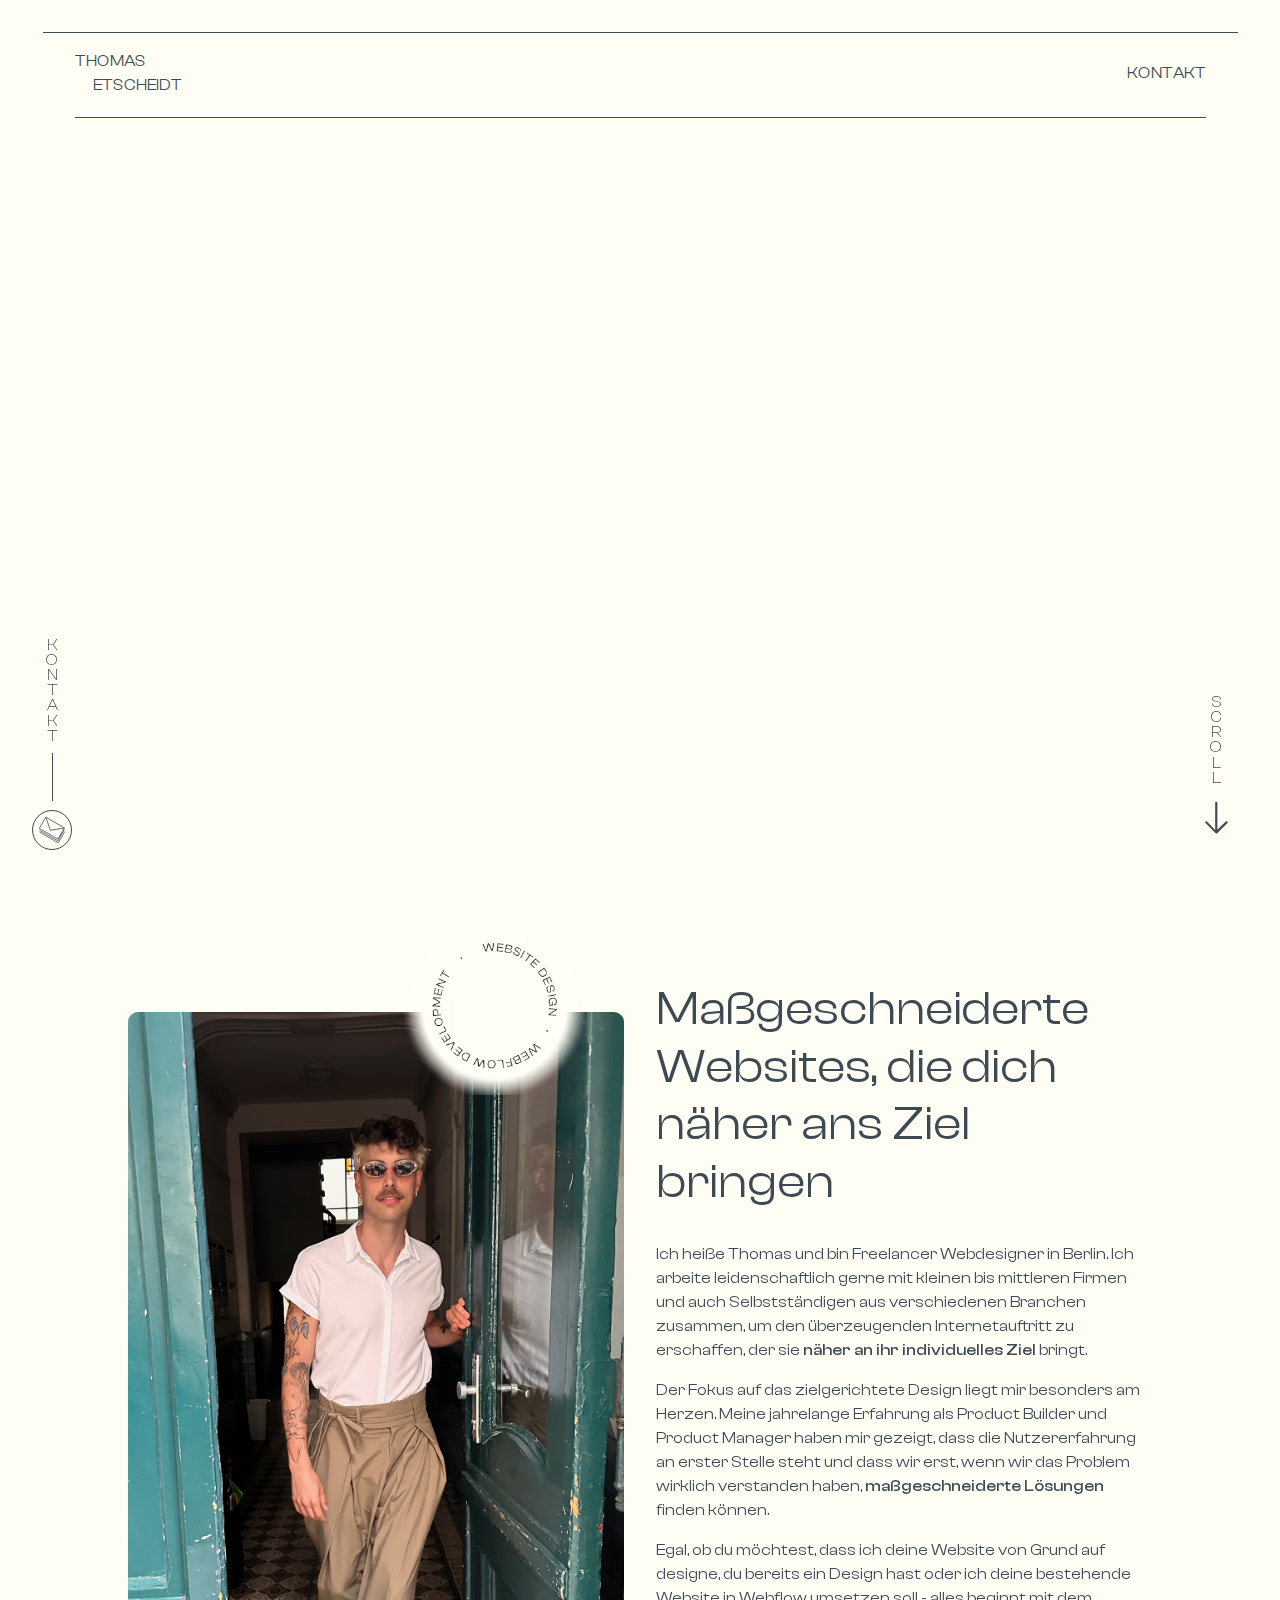
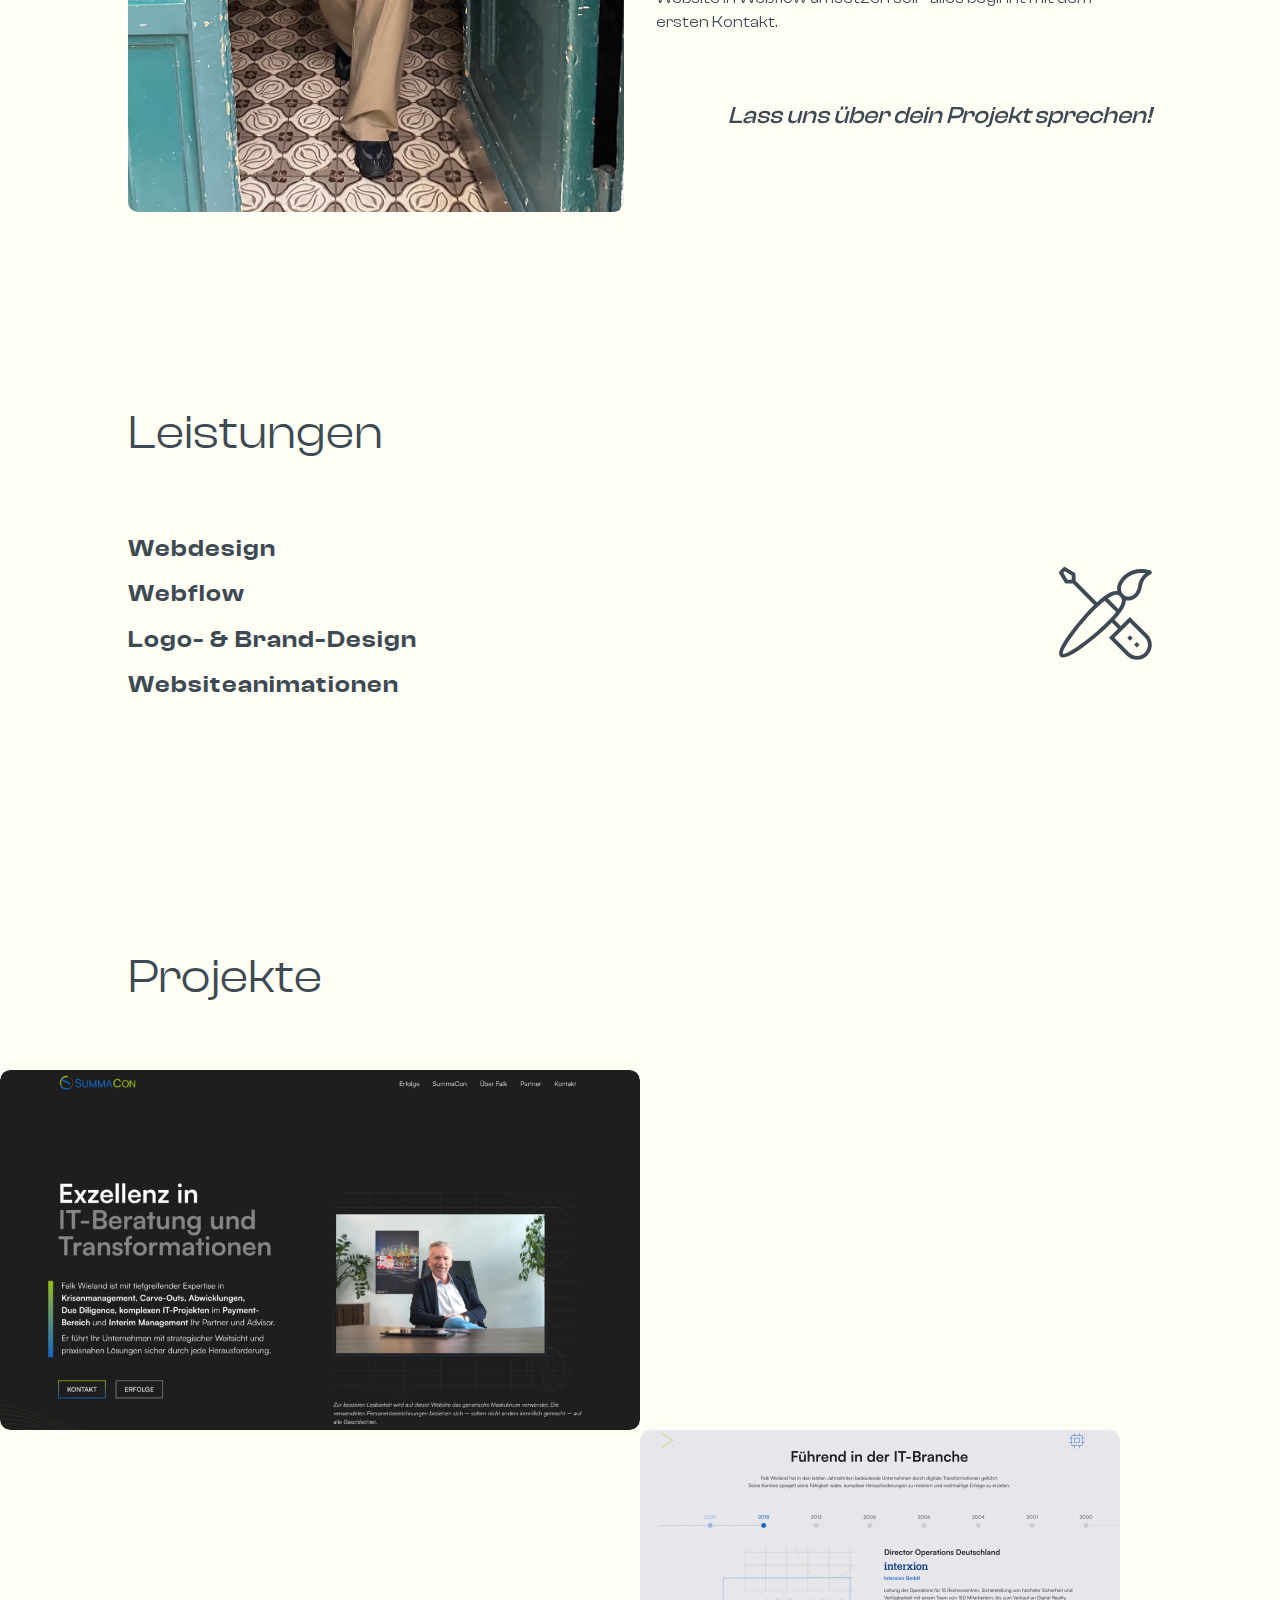
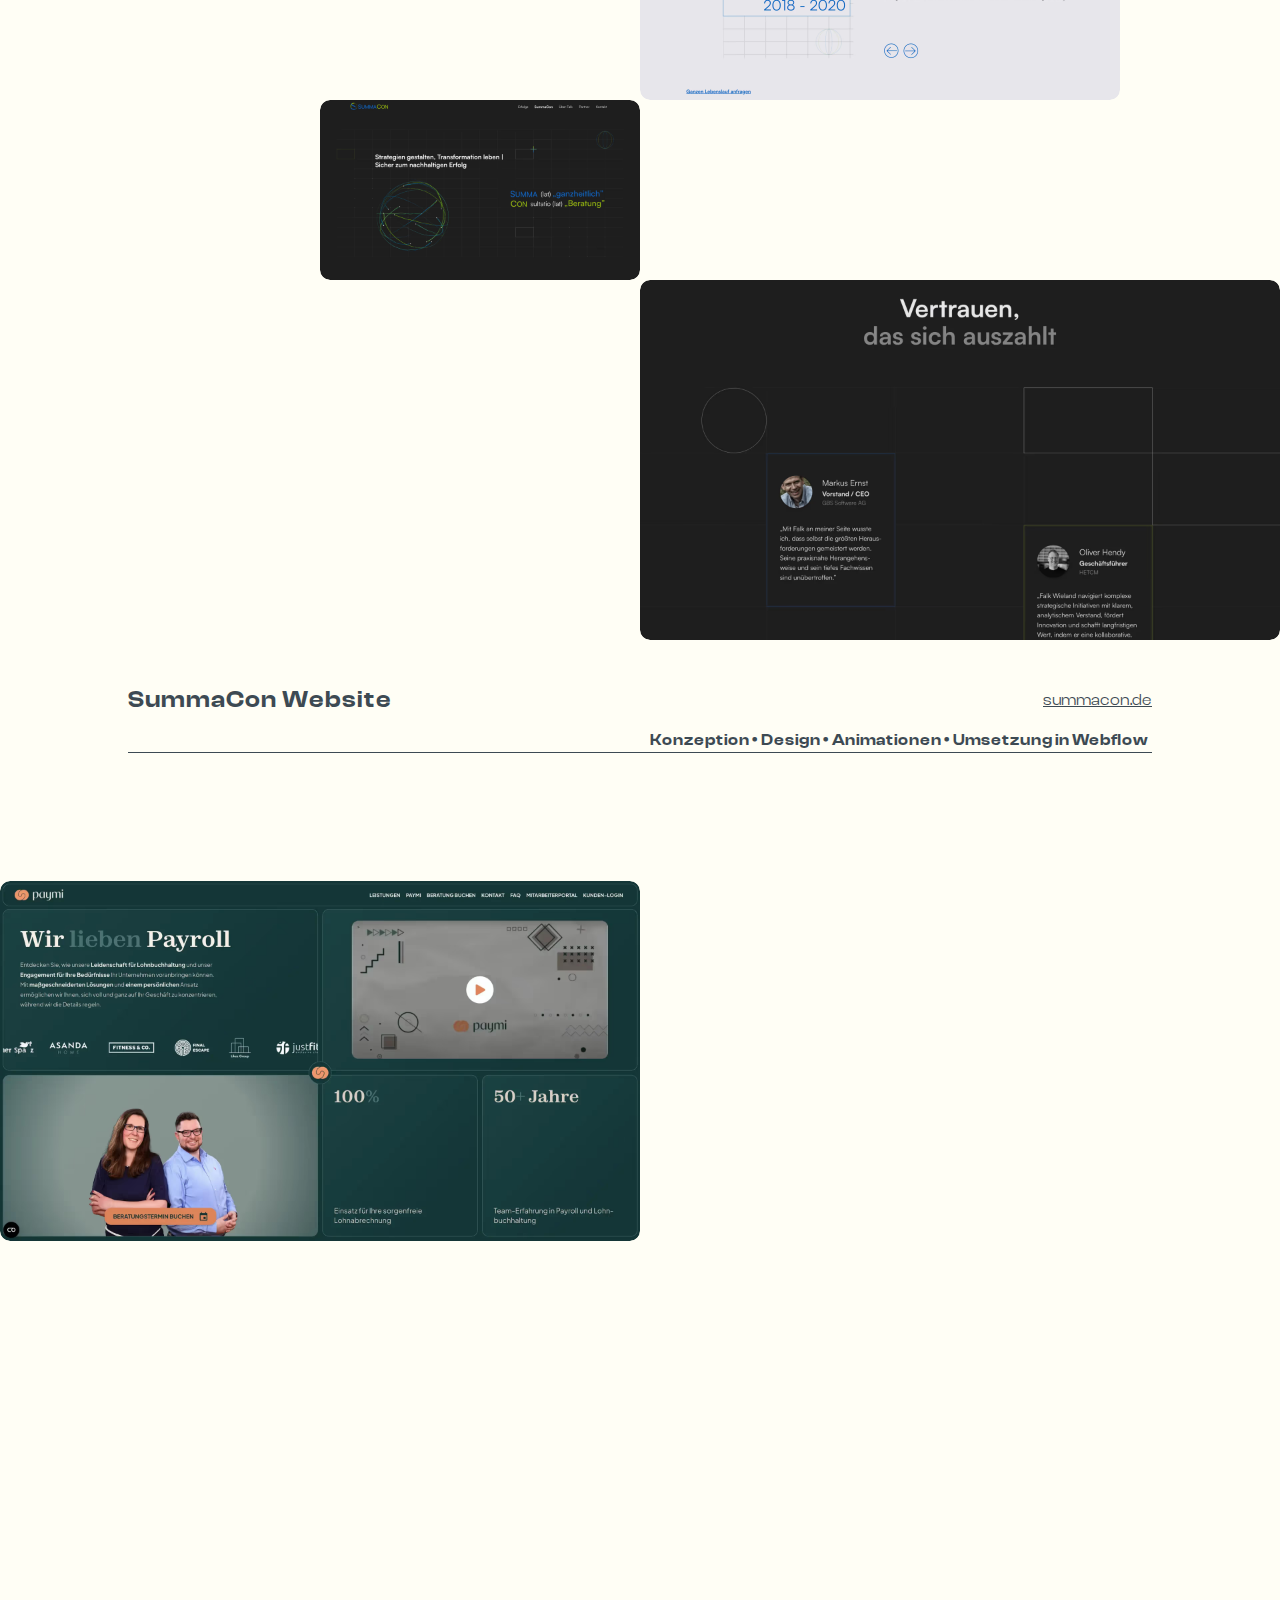
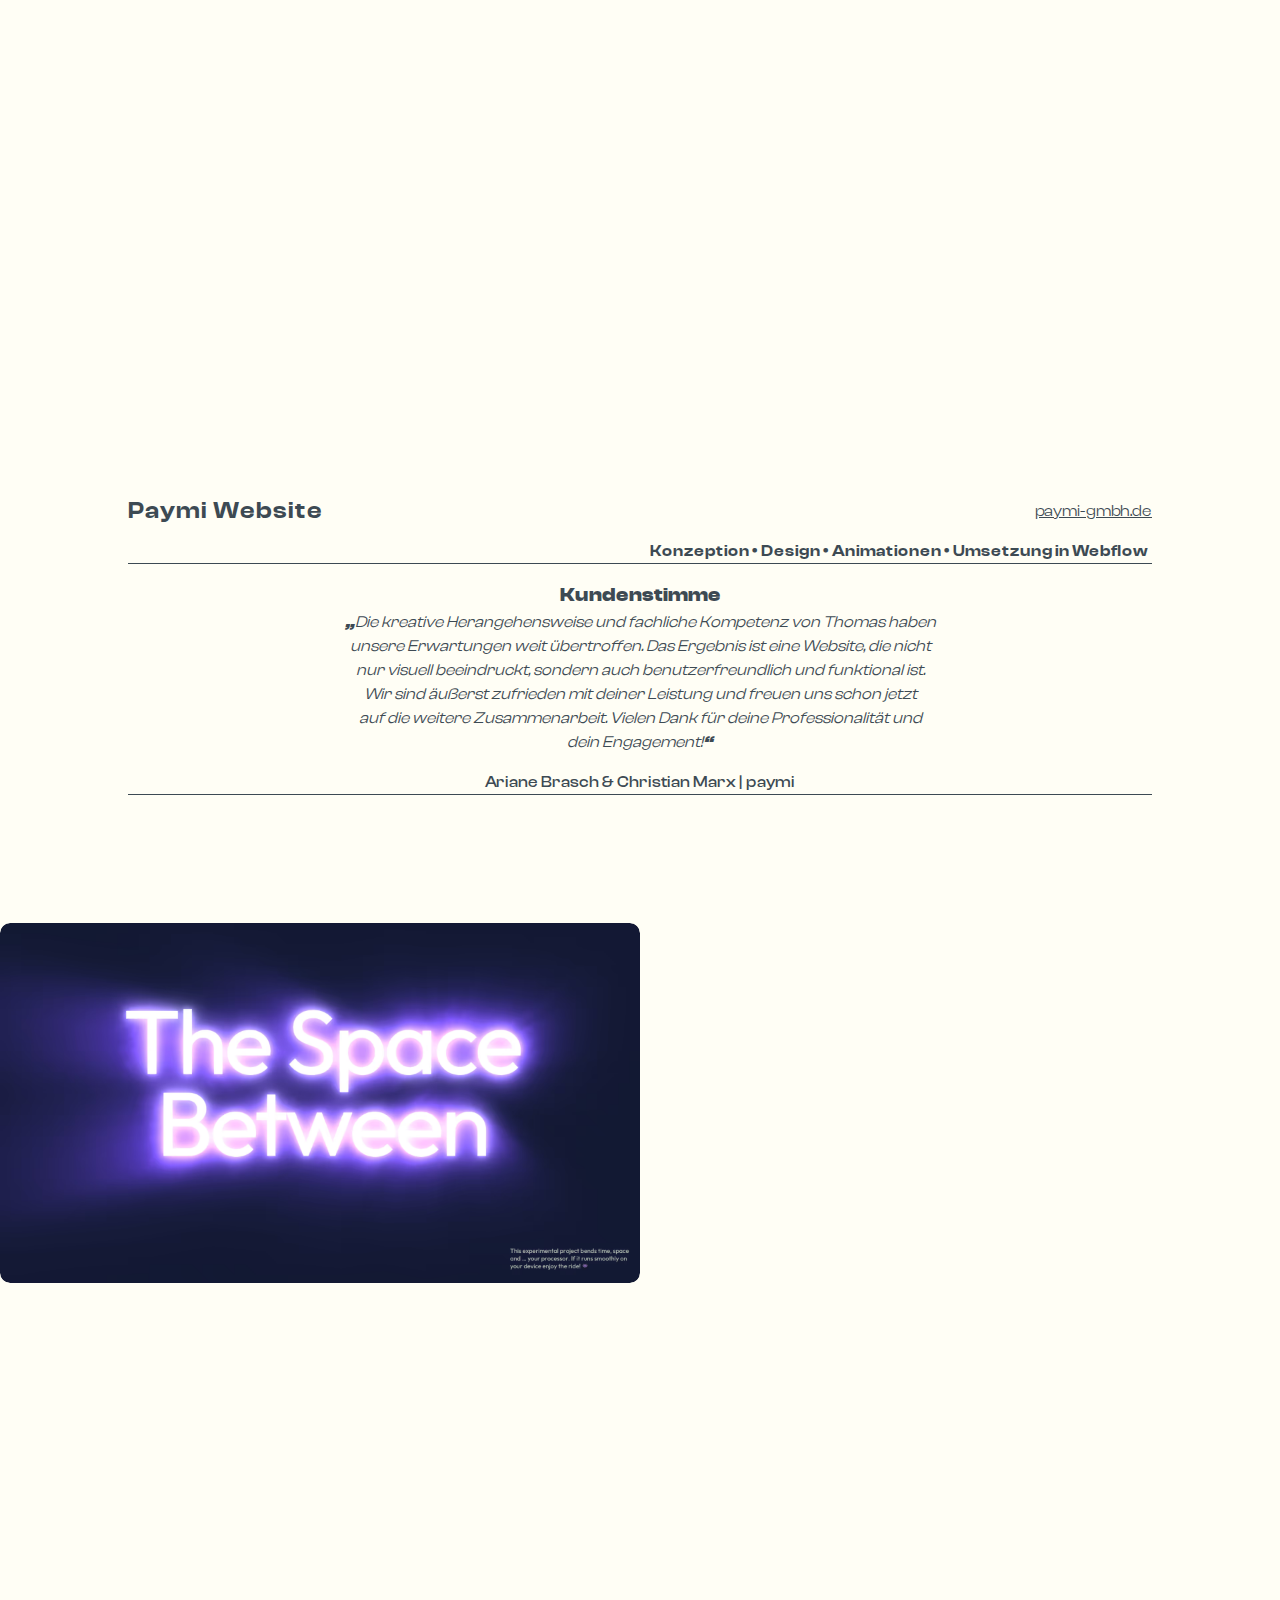
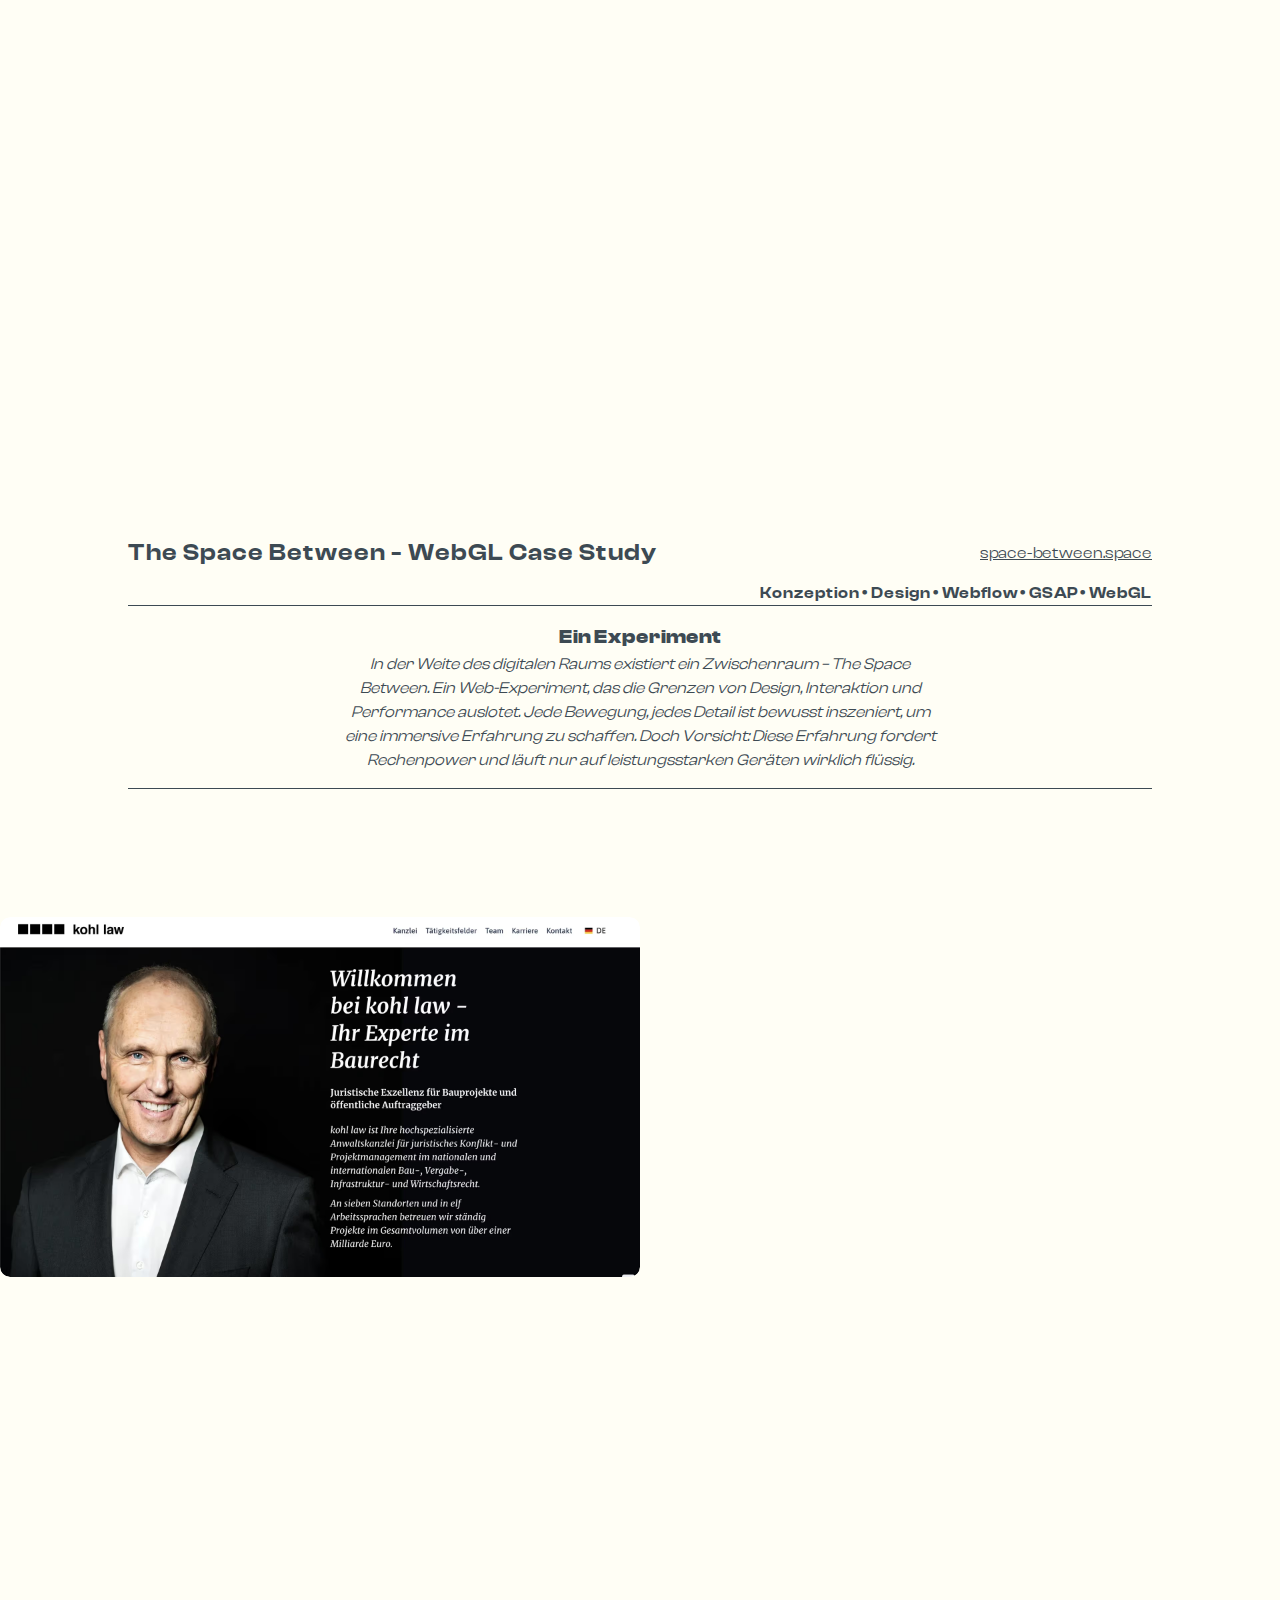
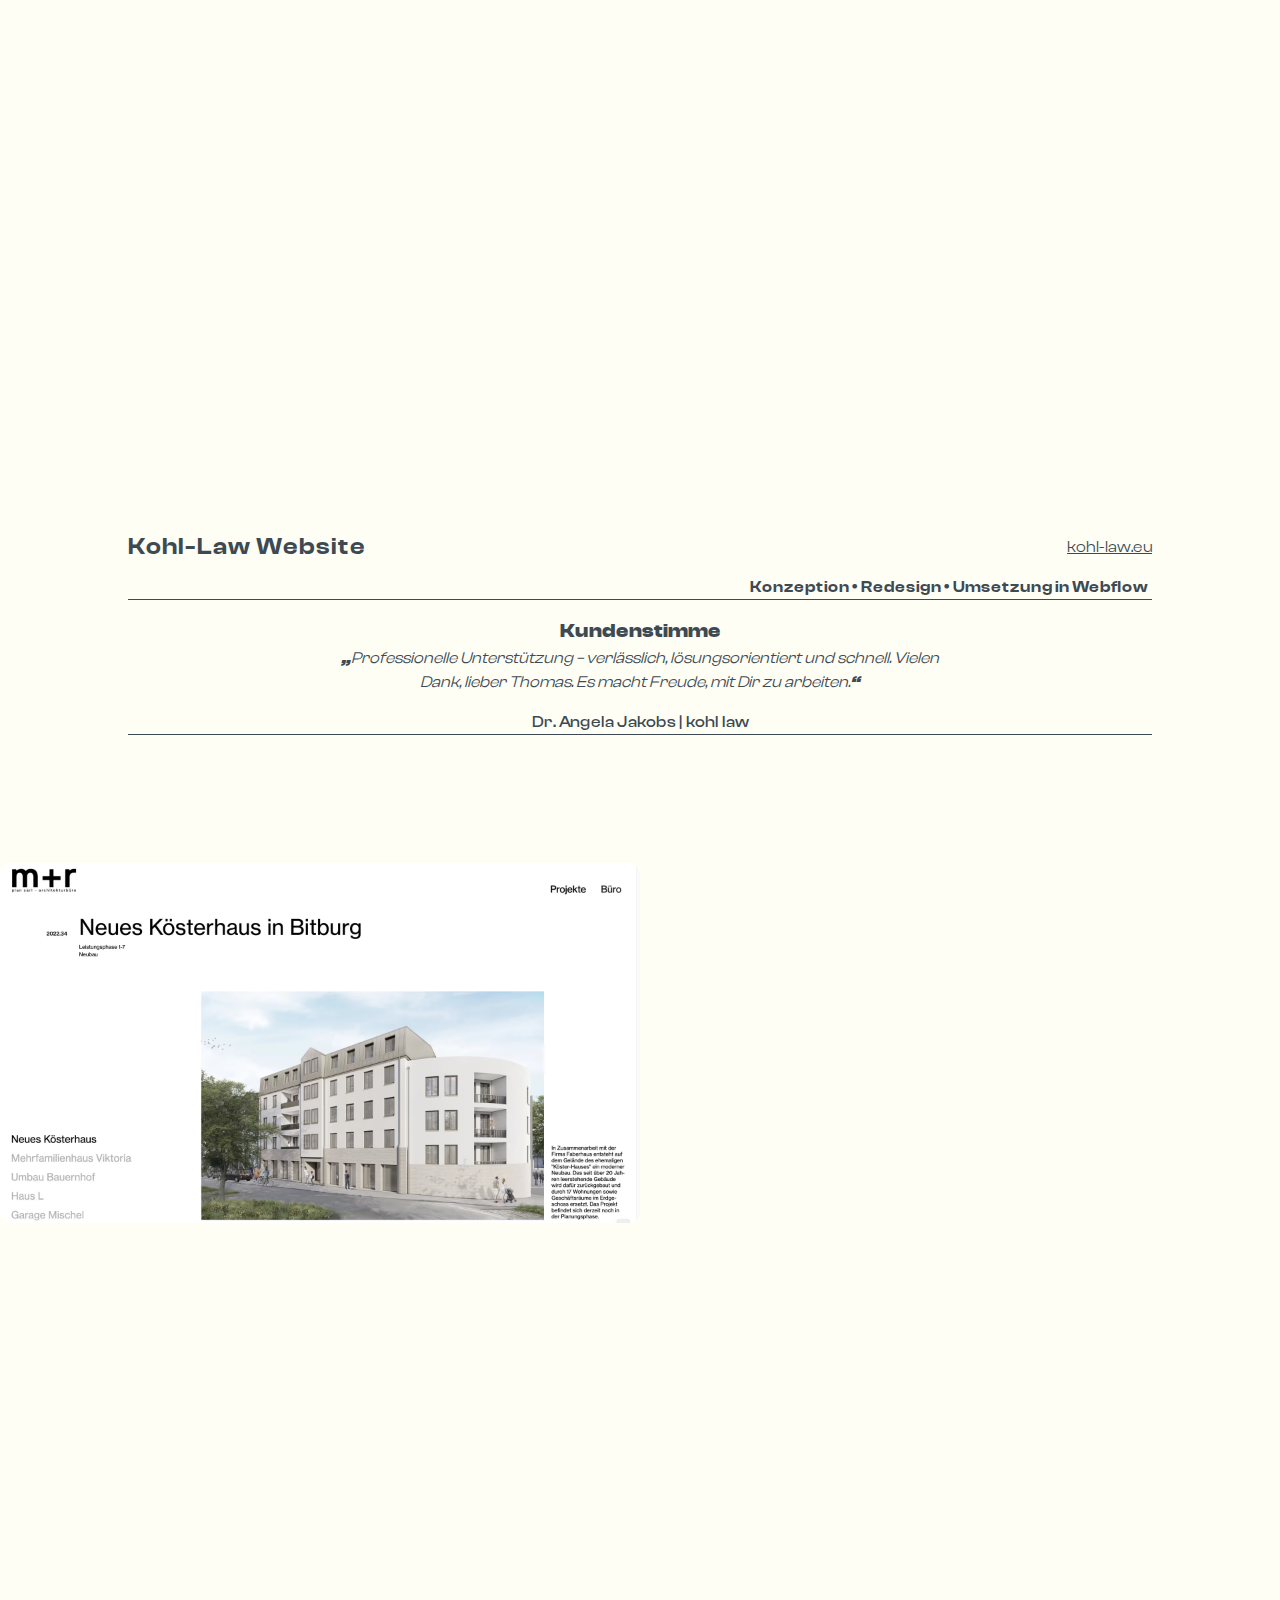
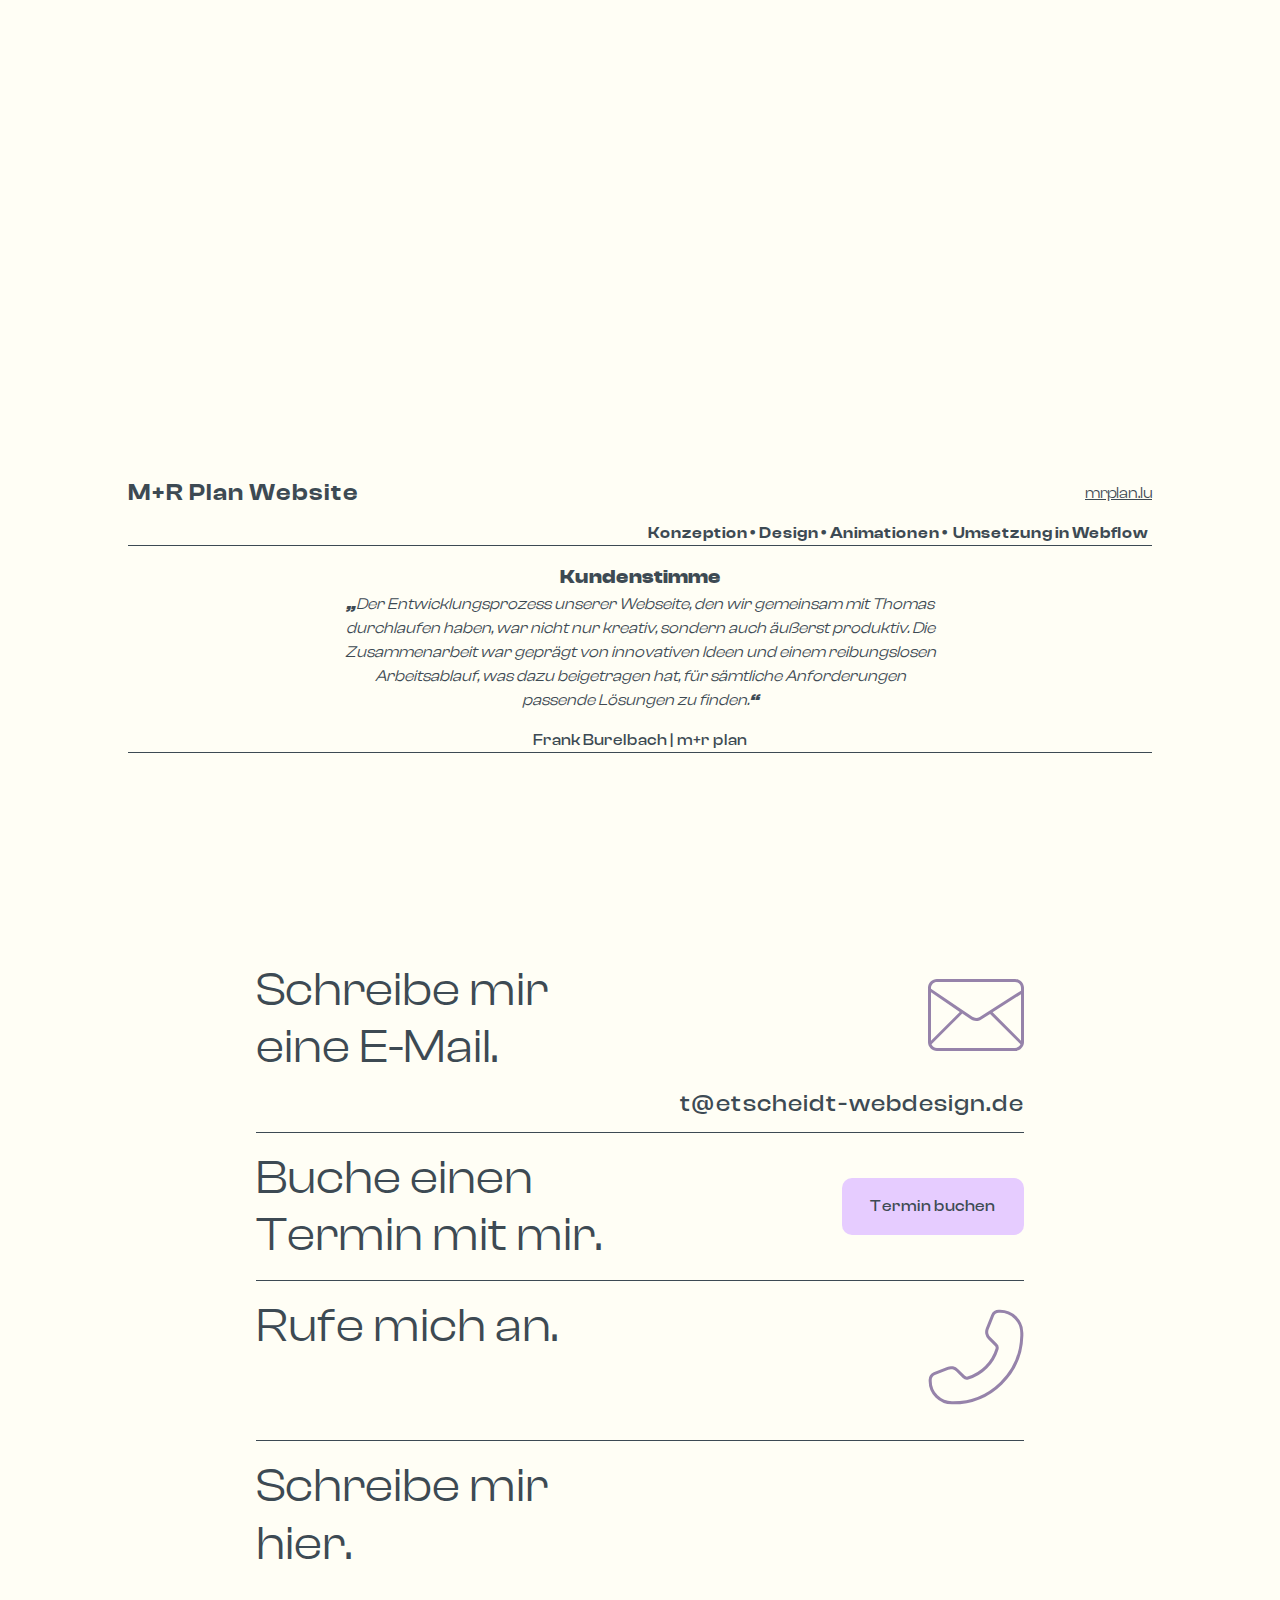
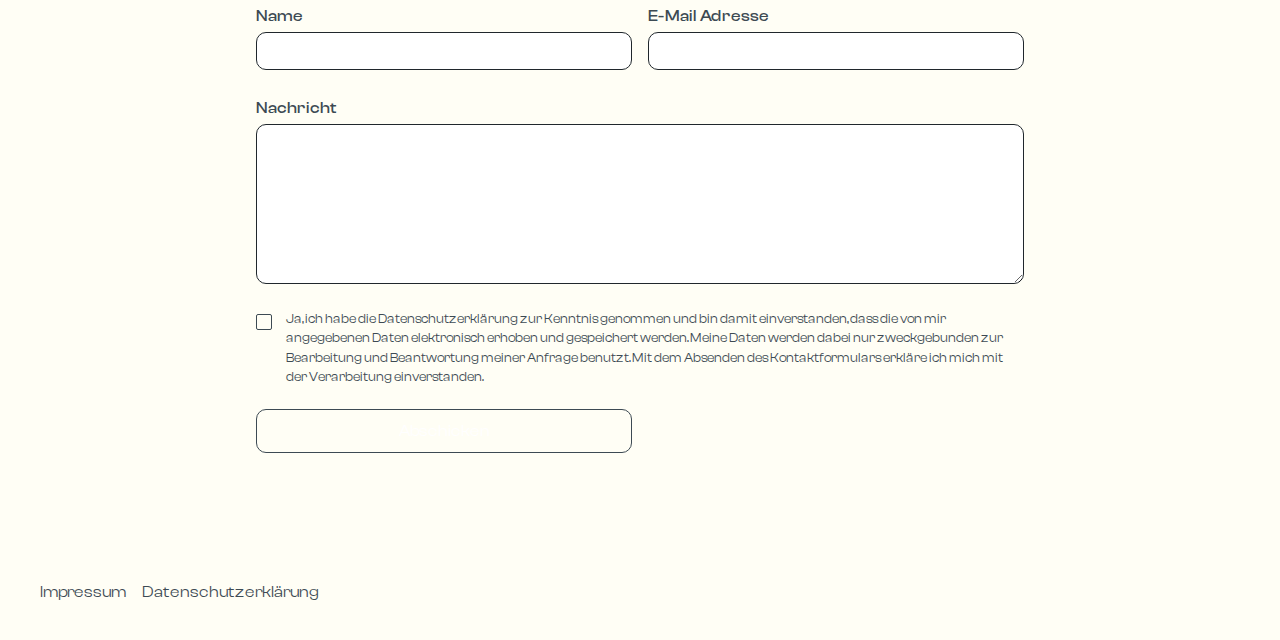
==== index.html @ 5ce7ce70 "Update Form" ====
<!DOCTYPE html><!--  This site was created in Webflow. https://webflow.com  --><!--  Last Published: Fri Mar 21 2025 09:07:03 GMT+0000 (Coordinated Universal Time)  --><html data-wf-page="65c36a815a629f39fb0461d6" data-wf-site="65c36a815a629f39fb0461dd" lang="de"><head><meta charset="utf-8"><title>Webdesign Freelancer aus Berlin - Kreative Webflow Websites</title><meta content="Als Webdesign Freelancer aus Berlin spezialisiere ich mich auf maßgeschneiderte Webflow Websites, die nicht nur beeindrucken, sondern auch konvertieren." name="description"><meta content="Webdesign Freelancer aus Berlin - Kreative Webflow Websites" property="og:title"><meta content="Als Webdesign Freelancer aus Berlin spezialisiere ich mich auf maßgeschneiderte Webflow Websites, die nicht nur beeindrucken, sondern auch konvertieren." property="og:description"><meta content="https://uploads-ssl.webflow.com/65c36a815a629f39fb0461dd/66c5ad66c27b2d1522a19a20_open%20graph.avif" property="og:image"><meta content="Webdesign Freelancer aus Berlin - Kreative Webflow Websites" property="twitter:title"><meta content="Als Webdesign Freelancer aus Berlin spezialisiere ich mich auf maßgeschneiderte Webflow Websites, die nicht nur beeindrucken, sondern auch konvertieren." property="twitter:description"><meta content="https://uploads-ssl.webflow.com/65c36a815a629f39fb0461dd/66c5ad66c27b2d1522a19a20_open%20graph.avif" property="twitter:image"><meta property="og:type" content="website"><meta content="summary_large_image" name="twitter:card"><meta content="width=device-width, initial-scale=1" name="viewport"><meta content="gfzUn3-DeQ0-K6uysTBbr7ksQ34ibnenPxxZI5iKMjU" name="google-site-verification"><meta content="Webflow" name="generator"><link href="css/normalize.css" rel="stylesheet" type="text/css"><link href="css/webflow.css" rel="stylesheet" type="text/css"><link href="css/thomasetscheidt-a8c8bde4e0232be434139e4.webflow.css" rel="stylesheet" type="text/css"><script type="text/javascript">!function(o,c){var n=c.documentElement,t=" w-mod-";n.className+=t+"js",("ontouchstart"in o||o.DocumentTouch&&c instanceof DocumentTouch)&&(n.className+=t+"touch")}(window,document);</script><link href="images/favicon.png" rel="shortcut icon" type="image/x-icon"><link href="images/webclip.png" rel="apple-touch-icon"><link href="https://www.thomasetscheidt.de/" rel="canonical"><script type="application/ld+json">
    {
      "@context": "https://schema.org",
      "@type": "BreadcrumbList",
      "itemListElement": [{
        "@type": "ListItem",
        "position": 1,
        "name": "Home",
        "item": "https://thomasetscheidt.de"
      }]
    }
    </script>
<style>
.hero-h1-upper-half, .hero-h1-lower-half {
  visibility: hidden; /* Elemente sind anfangs unsichtbar */
}
</style></head><body element-theme="1" data-scroll-time="0"><div class="page-wrapper"><div class="additional-code-embed w-embed w-script"><style id="color-themes" speed="0.4" ease="power1.out" percent-from-top="50" min-width="0">
[element-theme="1"] {
	--color--background: var(--light--background);
	--color--text: var(--light--text);
	--color--button-background: var(--light--button-background);
	--color--button-text: var(--light--button-text);
  --color--text-lower-opacity: var(--light--text-lower-opacity);
}
[element-theme="2"] {
	--color--background: var(--dark--background);
	--color--text: var(--dark--text);
	--color--button-background: var(--dark--button-background);
	--color--button-text: var(--dark--button-text);
  --color--text-lower-opacity: var(--dark--text-lower-opacity);
}
</style>
<script>
document.addEventListener("DOMContentLoaded", function() {
  setTimeout(function() {
    var tl = gsap.timeline();
    tl.from(".hero-h1-upper-half", {
      x: 150,
      opacity: 0,
      duration: 0.8,
      ease: "expo.out",
      onStart: function() { gsap.set(".hero-h1-upper-half", {visibility: "visible"}); }
    });
    tl.from(".hero-h1-lower-half", {
      y: 50,
      opacity: 0,
      duration: 0.8,
      ease: "expo.out",
      onStart: function() { gsap.set(".hero-h1-lower-half", {visibility: "visible"}); }
    }, "-=0.4");
  }, 200); // 200ms Verzögerung vor dem Start der Animation
});
</script></div><div class="global-styles w-embed w-script"><style>
/* Make text look crisper and more legible in all browsers */
body {
  -webkit-font-smoothing: antialiased;
  -moz-osx-font-smoothing: grayscale;
  font-smoothing: antialiased;
  text-rendering: optimizeLegibility;
}
/* Focus state style for keyboard navigation for the focusable elements */
*[tabindex]:focus-visible,
  input[type="file"]:focus-visible {
   outline: 0.125rem solid #4d65ff;
   outline-offset: 0.125rem;
}
/* Get rid of top margin on first element in any rich text element */
.w-richtext > :not(div):first-child, .w-richtext > div:first-child > :first-child {
  margin-top: 0 !important;
}
/* Get rid of bottom margin on last element in any rich text element */
.w-richtext>:last-child, .w-richtext ol li:last-child, .w-richtext ul li:last-child {
	margin-bottom: 0 !important;
}
/* Prevent all click and hover interaction with an element */
.pointer-events-off {
	pointer-events: none;
}
/* Enables all click and hover interaction with an element */
.pointer-events-on {
  pointer-events: auto;
}
/* Create a class of .div-square which maintains a 1:1 dimension of a div */
.div-square::after {
	content: "";
	display: block;
	padding-bottom: 100%;
}
/* Make sure containers never lose their center alignment */
.container-medium,.container-small, .container-large {
	margin-right: auto !important;
  margin-left: auto !important;
}
/* 
Make the following elements inherit typography styles from the parent and not have hardcoded values. 
Important: You will not be able to style for example "All Links" in Designer with this CSS applied.
Uncomment this CSS to use it in the project. Leave this message for future hand-off.
*/
/*
a,
.w-input,
.w-select,
.w-tab-link,
.w-nav-link,
.w-dropdown-btn,
.w-dropdown-toggle,
.w-dropdown-link {
  color: inherit;
  text-decoration: inherit;
  font-size: inherit;
}
*/
/* Apply "..." after 3 lines of text */
.text-style-3lines {
	display: -webkit-box;
	overflow: hidden;
	-webkit-line-clamp: 3;
	-webkit-box-orient: vertical;
}
/* Apply "..." after 2 lines of text */
.text-style-2lines {
	display: -webkit-box;
	overflow: hidden;
	-webkit-line-clamp: 2;
	-webkit-box-orient: vertical;
}
/* Adds inline flex display */
.display-inlineflex {
  display: inline-flex;
}
/* These classes are never overwritten */
.hide {
  display: none !important;
}
@media screen and (max-width: 991px) {
    .hide, .hide-tablet {
        display: none !important;
    }
}
  @media screen and (max-width: 767px) {
    .hide-mobile-landscape{
      display: none !important;
    }
}
  @media screen and (max-width: 479px) {
    .hide-mobile{
      display: none !important;
    }
}
.margin-0 {
  margin: 0rem !important;
}
.padding-0 {
  padding: 0rem !important;
}
.spacing-clean {
padding: 0rem !important;
margin: 0rem !important;
}
.margin-top {
  margin-right: 0rem !important;
  margin-bottom: 0rem !important;
  margin-left: 0rem !important;
}
.padding-top {
  padding-right: 0rem !important;
  padding-bottom: 0rem !important;
  padding-left: 0rem !important;
}
.margin-right {
  margin-top: 0rem !important;
  margin-bottom: 0rem !important;
  margin-left: 0rem !important;
}
.padding-right {
  padding-top: 0rem !important;
  padding-bottom: 0rem !important;
  padding-left: 0rem !important;
}
.margin-bottom {
  margin-top: 0rem !important;
  margin-right: 0rem !important;
  margin-left: 0rem !important;
}
.padding-bottom {
  padding-top: 0rem !important;
  padding-right: 0rem !important;
  padding-left: 0rem !important;
}
.margin-left {
  margin-top: 0rem !important;
  margin-right: 0rem !important;
  margin-bottom: 0rem !important;
}
.padding-left {
  padding-top: 0rem !important;
  padding-right: 0rem !important;
  padding-bottom: 0rem !important;
}
.margin-horizontal {
  margin-top: 0rem !important;
  margin-bottom: 0rem !important;
}
.padding-horizontal {
  padding-top: 0rem !important;
  padding-bottom: 0rem !important;
}
.margin-vertical {
  margin-right: 0rem !important;
  margin-left: 0rem !important;
}
.padding-vertical {
  padding-right: 0rem !important;
  padding-left: 0rem !important;
}
.rotate {
  animation: rotation 10s infinite linear;
}
@keyframes rotation {
  from {
    transform: rotate(0deg);
  }
  to {
    transform: rotate(359deg);
  }
}
</style>
<script>
document.addEventListener('DOMContentLoaded', function() {
    var myLink = document.getElementById('my-custom-link');
    if (myLink) {
        myLink.addEventListener('click', function(e) {
            e.preventDefault(); // Verhindert das Standardverhalten des Links
            CookieScript.instance.show(); // Zeigt das Cookie-Popup an
        });
    }
});
</script></div><header class="navbar"><div class="padding-global"><div class="navbar-wrapper"><nav class="navbar_content-wrapper"><a href="#main" class="navbar_skip-to-main w-inline-block"><div class="text-color-black">Navigation überspringen</div></a><ul role="list" class="navbar_list w-list-unstyled"><li><a href="index.html" aria-current="page" class="logo-link w-inline-block w--current"><div class="navbar_name">THOMAS<br>       ETSCHEIDT</div></a></li><li><a href="#kontakt" class="w-inline-block"><div class="kontakt">Kontakt</div></a></li></ul></nav><div class="navbar_bottom-line"></div></div></div></header><aside class="sidebar_component"><div class="sidebar_wrapper"><div class="sidebar_text"><div class="text-block">K<br>O<br>N<br>T<br>A<br>K<br>T</div></div><div class="sidebar_line"></div><a aria-label="Schreibe mir eine E-Mail" data-w-id="572b7c08-9cca-5c82-da00-bef7385c8429" href="mailto:t@etscheidt-webdesign.de" class="sidebar_icon w-inline-block"><div class="sidebar_mail-embed w-embed"><svg width="100%" height="100%" viewbox="0 0 36 35" fill="none" xmlns="http://www.w3.org/2000/svg">
<path d="M10 1L1.71675 15.347L25.6998 29.1936L33.983 14.8466M10 1L33.983 14.8466M10 1L15.9668 17.864L33.983 14.8466" stroke="currentColor"></path>
<path d="M33.7689 17.0745L25.4857 31.4216L1.71675 17.6986M34.2788 19.653L25.9956 34L2.22665 20.2771" stroke="currentColor"></path>
</svg></div></a></div></aside><main id="main" class="main-wrapper"><section class="section_hero"><aside class="sidebar_component right"><div class="sidebar_wrapper"><div class="sidebar_text bounce"><div class="text-block">S<br>C<br>R<br>O<br>L<br>L</div></div><div href="#section-profil" class="sidebar_icon down-arrow"><div class="sidebar_mail-embed w-embed"><svg fill="currentColor" version="1.1" id="Layer_1" xmlns="http://www.w3.org/2000/svg" xmlns:xlink="http://www.w3.org/1999/xlink" viewbox="0 0 100 100" enable-background="new 0 0 100 100" xml:space="preserve"><g id="SVGRepo_bgCarrier" stroke-width="0"></g><g id="SVGRepo_tracerCarrier" stroke-linecap="round" stroke-linejoin="round"></g><g id="SVGRepo_iconCarrier"> <g> <path d="M50.5,19.881c-1.104,0-2,0.896-2,2V72.17L33.193,56.609c-0.781-0.781-1.922-0.781-2.703,0 c-0.781,0.78-0.719,2.047,0.062,2.828l18.883,18.857c0.375,0.375,0.899,0.586,1.43,0.586s1.047-0.211,1.422-0.586l18.857-18.857 c0.781-0.781,0.783-2.048,0.002-2.828c-0.781-0.781-2.296-0.781-3.077,0L52.5,71.933V21.881C52.5,20.776,51.604,19.881,50.5,19.881 z"></path> </g> </g></svg></div></div></div></aside><div class="padding-global"><div class="container-large"><div class="hero_hero-wrapper"><header class="hero_h1-wrapper"><h1 class="hero-h1"><span class="hero-h1-upper-half">Webdesign Freelancer aus Berlin - </span> <span class="hero-h1-lower-half">Kreative Websites mit Webflow</span></h1></header></div></div></div></section><section id="section-profil" class="section_profil"><div class="padding-global"><div class="container-medium"><div class="padding-section-medium"><div class="profil_flex"><figure class="profil_left-content-wrapper"><div class="profil_image"><img src="images/IMG_0703-small_1.avif" loading="eager" sizes="(max-width: 1365px) 100vw, 1365px" srcset="images/IMG_0703-small_1IMG_0703-small.avif 500w, images/IMG_0703-small_1.avif 1365w" alt="Thomas Etscheidt in weißem Hemd, weiter beiger Hose und Sonnenbrille, geht durch einen Türrahmen." class="cover"></div><div class="profil_spinning-logo-wrapper rotate"><img src="images/spinning-logo-website-design-v2_1.avif" loading="lazy" alt="Spinning Text &quot;Website Design - Webflow Development&quot;" class="cover"></div></figure><div class="profil_right-content-wrapper"><aside class="profil_sticky-text-wrapper"><h2>Maßgeschnei­derte Websites, die dich näher ans Ziel bringen</h2><div class="spacer-medium"></div><p>Ich heiße Thomas und bin Freelancer Webdesigner in Berlin. Ich arbeite leidenschaftlich gerne mit kleinen bis mittleren Firmen und auch Selbstständigen aus verschiedenen Branchen zusammen, um den überzeugenden Internetauftritt zu erschaffen, der sie <span class="span-bold">näher an ihr individuelles Ziel</span> bringt. </p><p>Der Fokus auf das zielgerichtete Design liegt mir besonders am Herzen. Meine jahrelange Erfahrung als Product Builder und Product Manager haben mir gezeigt, dass die Nutzererfahrung an erster Stelle steht und dass wir erst, wenn wir das Problem wirklich verstanden haben, <span class="span-bold">maßgeschneiderte Lösungen</span> finden können.</p><p>Egal, ob du möchtest, dass ich deine Website von Grund auf designe, du bereits ein Design hast oder ich deine bestehende Website in Webflow umsetzen soll - alles beginnt mit dem ersten Kontakt.</p><div class="spacer-medium"></div><p class="max-width-medium"></p><p class="max-width-medium"></p><p class="text-block-cta">Lass uns über dein Projekt sprechen!</p></aside></div></div></div></div></div></section><section class="section_leistungen"><div class="padding-global"><div class="container-medium"><div class="padding-section-medium"><h2>Leistungen</h2><div class="padding-medium"></div><div class="leistungen_flex"><div class="heading-style-h4 leistungen">Webdesign<br>Webflow<br>Logo- &amp; Brand-Design<br>Websiteanimationen<br></div><div class="svg-icon"><div class="w-embed"><?xml version="1.0" encoding="iso-8859-1"?>
<!--  Uploaded to: SVG Repo, www.svgrepo.com, Generator: SVG Repo Mixer Tools  -->
<svg fill="currentColor" version="1.1" id="Layer_1" xmlns="http://www.w3.org/2000/svg" xmlns:xlink="http://www.w3.org/1999/xlink" viewbox="0 0 491.523 491.523" xml:space="preserve">
<g>
	<g>
			<rect x="401.84" y="401.818" transform="matrix(0.7074 -0.7069 0.7069 0.7074 -170.6734 411.8717)" width="20.48" height="20.48"></rect>
	</g>
</g>
<g>
	<g>
			<rect x="365.641" y="365.638" transform="matrix(0.7071 -0.7071 0.7071 0.7071 -155.6926 375.8799)" width="20.48" height="20.48"></rect>
	</g>
</g>
<g>
	<g>
		<path d="M375.016,264.538l-47.996,47.996l-32.934-32.927c28.973-31.451,47.169-57.399,54.965-78.648
			c3.32-9.057,4.878-17.446,4.694-25.237c4.731,1.247,9.582,2.057,14.531,2.057c2.76,0,5.54-0.21,8.315-0.62
			c53.66-8.09,62.195-69.43,62.53-72.04c5.33-41.45,33.665-59.25,45.595-64.98c4.59-2.19,7.235-6.91,6.75-12.01
			c-0.49-5.12-4.14-9.42-9.08-10.72h-0.025c-94.07-24.44-142.05,24.99-162.265,56.61c-10.755,16.809-14.599,35.514-11.137,53.237
			c-8.932-0.957-18.638,0.388-29.308,4.302c-21.253,7.792-47.196,25.989-78.643,54.962L87.676,73.188v-34.15
			c0-3.6-1.885-6.93-4.97-8.78l-47.995-28.8c-4.03-2.41-9.19-1.77-12.51,1.54l-19.2,19.2c-3.325,3.32-3.96,8.48-1.54,12.51
			l28.795,47.99c1.85,3.08,5.185,4.97,8.78,4.97h34.16l112.951,112.951c-2.616,2.549-5.164,4.971-7.851,7.659
			c-56.23,56.23-207.82,230.97-172.38,266.41c3.64,3.64,8.75,5.31,15.05,5.31c55.04,0,200.91-127.23,251.365-177.68
			c2.687-2.687,5.107-5.235,7.656-7.85l32.553,32.546l-47.994,47.994l93.625,93.63c14.75,14.76,34.37,22.88,55.235,22.88
			c20.865,0,40.48-8.12,55.235-22.88c30.45-30.46,30.45-80.01,0-110.47L375.016,264.538z M67.196,67.188h-22.36l-21.7-36.16
			l7.89-7.9l36.17,21.71V67.188z M337.346,85.058c16.755-26.2,46.375-53.73,96.85-53.73c7.31,0,15.06,0.58,23.27,1.82
			c-15.815,12.33-34.1,33.91-38.65,69.32c-0.27,1.99-6.975,48.66-45.275,54.43c-10.473,1.609-20.961-1.696-29.311-8.435
			c-1.659-2.222-3.503-4.389-5.599-6.485c-0.788-0.788-1.625-1.407-2.431-2.133c-2.137-3.011-4.046-6.254-5.444-9.887
			C325.506,116.168,327.911,99.808,337.346,85.058z M286.701,150.788c6.635-2.43,12.165-3.43,16.845-3.43
			c7.331,0,12.586,2.447,16.758,5.674c2.636,3.529,5.612,6.709,8.864,9.564c4.258,6.706,6.236,16.091,0.653,31.311
			c-3.024,8.249-8.159,17.646-15.208,28.063L258.639,166C269.056,158.95,278.453,153.814,286.701,150.788z M257.851,287.838
			c-95.285,95.28-218.77,180.38-237.15,172.78c-8.36-19.15,76.795-142.58,172.075-237.86c18.091-18.091,34.466-32.828,49.204-44.457
			l60.333,60.329C290.683,253.369,275.944,269.745,257.851,287.838z M454.161,454.158c-10.89,10.89-25.36,16.88-40.755,16.88
			c-15.395,0-29.87-5.99-40.755-16.88l-79.145-79.15l81.51-81.51l79.145,79.15C476.626,395.118,476.626,431.688,454.161,454.158z"></path>
	</g>
</g>
</svg></div></div></div></div></div></div></section><section animate-body-to="2" class="section_portfolio-grid"><div class="padding-global"><div class="container-medium"><div class="spacer-huge"></div><div class="padding-medium"></div><h2 class="trigger">Projekte</h2><div class="padding-medium"></div></div></div><div class="portfolio-grid_project-wrap"><div class="portfolio-grid"><div id="w-node-_6358288c-fee7-cfba-469f-b8058982c1c5-fb0461d6" class="portfolio-grid_item"><div class="image-wrap"><img src="images/Frame-63_1.avif" loading="eager" alt="Hero section SummaCon Website" class="portfolio-grid_image"></div></div><div id="w-node-c459c945-ecb6-2d0a-ac40-f8785e41fc38-fb0461d6" class="portfolio-grid_item"><div class="image-wrap"><img src="images/Frame-64_1.avif" loading="lazy" alt="SummaCon Website clickable graphic depicting Falk Wielands major career steps " class="portfolio-grid_image"></div></div><div id="w-node-df91b31b-b92c-6891-cfe3-bdf2a0e3c9e0-fb0461d6" class="portfolio-grid_item"><div class="image-wrap"><img src="images/Frame-65_1.avif" loading="lazy" alt="SummaCon Website dark design with 3D graphic of particles circling around in brand colors" class="portfolio-grid_image"></div></div><div id="w-node-_67fca32b-817c-00b6-4c2e-cb899790dc32-fb0461d6" class="portfolio-grid_item"><div class="image-wrap"><img src="images/Frame-66_1.avif" loading="lazy" alt="SummaCon Website dark design customer voices" class="portfolio-grid_image"></div></div></div><div class="padding-global"><div class="container-medium"><div class="padding-section-small"><div class="portfolio-grid_texte no-border-bottom"><div class="portfolio-grid_name-url"><h3 class="heading-style-h4">SummaCon Website</h3><a href="https://www.summacon.de/" target="_blank" class="website-link">summacon.de</a></div><div class="portfolio_grid-leistungen"><div class="leistungen-text">Leistungen</div><div class="text-block-2">Konzeption • Design • Animationen • Umsetzung in Webflow  </div></div><div class="portfolio_grid-kundenstimme"></div></div></div></div></div><div class="spacer-xxlarge"></div></div><div class="portfolio-grid_project-wrap"><div class="portfolio-grid"><div id="w-node-_3b5a23e4-a614-dd71-c55a-5af6c5532819-fb0461d6" class="portfolio-grid_item"><div class="image-wrap"><img src="images/Bildschirmfoto-2024-07-24-um-09.31.03--1920x1080_1.avif" loading="eager" alt="Hero-Sektion der paymi-Website" class="portfolio-grid_image"></div></div><div id="w-node-_3b5a23e4-a614-dd71-c55a-5af6c553281c-fb0461d6" class="portfolio-grid_item"><div class="image-wrap"><img src="images/Bildschirmfoto-2024-07-24-um-09.32.08--1920x1080_1.avif" loading="lazy" alt="Hero-Sektion Leistungen paymi-Website" class="portfolio-grid_image"></div></div><div id="w-node-_3b5a23e4-a614-dd71-c55a-5af6c553281f-fb0461d6" class="portfolio-grid_item"><div class="image-wrap"><img src="images/Bildschirmfoto-2024-07-24-um-09.31.45--1920x1080_1.avif" loading="lazy" alt="Kontaktformular der paymi-Website" class="portfolio-grid_image"></div></div><div id="w-node-_3b5a23e4-a614-dd71-c55a-5af6c5532822-fb0461d6" class="portfolio-grid_item"><div class="image-wrap"><img src="images/Bildschirmfoto-2024-07-24-um-09.31.23--1920x1080_1.avif" loading="lazy" alt="Leistungsübersicht der paymi-Website" class="portfolio-grid_image"></div></div></div><div class="padding-global"><div class="container-medium"><div class="padding-section-small"><div class="portfolio-grid_texte"><div class="portfolio-grid_name-url"><h3 class="heading-style-h4">Paymi Website</h3><a href="https://www.paymi-gmbh.de/" target="_blank" class="website-link">paymi-gmbh.de</a></div><div class="portfolio_grid-leistungen"><div class="leistungen-text">Leistungen</div><div class="text-block-2">Konzeption • Design • Animationen • Umsetzung in Webflow  </div></div><div class="portfolio_grid-kundenstimme"><div class="spacer-small"></div><div class="heading-style-h5">Kundenstimme</div><p class="text-style-italic text-align-center"><strong>„</strong>Die kreative Herangehensweise und fachliche Kompetenz von Thomas haben unsere Erwartungen weit übertroffen. Das Ergebnis ist eine Website, die nicht nur visuell beeindruckt, sondern auch benutzerfreundlich und funktional ist. Wir sind äußerst zufrieden mit deiner Leistung und freuen uns schon jetzt auf die weitere Zusammenarbeit. Vielen Dank für deine Professionalität und dein Engagement!<strong>“</strong></p><div class="text-weight-bold">Ariane Brasch &amp; Christian Marx | paymi</div></div></div></div></div></div><div class="spacer-xxlarge"></div></div><div class="portfolio-grid_project-wrap"><div class="portfolio-grid"><div id="w-node-_7dbb689a-38a0-75c7-b286-aee46c4b4491-fb0461d6" class="portfolio-grid_item"><div class="image-wrap"><img src="images/space-between-1_1.avif" loading="eager" alt="The Space Between hinterleuchteter Neon Schriftzug mit Dunst-Effekt" class="portfolio-grid_image"></div></div><div id="w-node-_7dbb689a-38a0-75c7-b286-aee46c4b4494-fb0461d6" class="portfolio-grid_item"><div class="image-wrap"><img src="images/space-between-3_1.avif" loading="lazy" alt="The Space Between Headline und Text" class="portfolio-grid_image"></div></div><div id="w-node-_7dbb689a-38a0-75c7-b286-aee46c4b4497-fb0461d6" class="portfolio-grid_item"><div class="image-wrap"><img src="images/space-between-2_1.avif" loading="lazy" alt="The Space Between leuchtender Strahl in der Mitte und funkelnde langgezogene Sterne" class="portfolio-grid_image"></div></div><div id="w-node-_7dbb689a-38a0-75c7-b286-aee46c4b449a-fb0461d6" class="portfolio-grid_item"><div class="image-wrap"><img src="images/space-between-4_1.avif" loading="lazy" alt="The Space Between Paragraph der Website und Footer mit Links und &quot;Made with ✨ by Thomas Etscheidt&quot; mit einem Funkeleffekt" class="portfolio-grid_image"></div></div></div><div class="padding-global"><div class="container-medium"><div class="padding-section-small"><div class="portfolio-grid_texte"><div class="portfolio-grid_name-url"><h3 class="heading-style-h4">The Space Between - WebGL Case Study</h3><a href="https://www.kohl-law.eu/" target="_blank" class="website-link">space-between.space</a></div><div class="portfolio_grid-leistungen"><div class="leistungen-text">Leistungen</div><div class="text-block-2">Konzeption • Design • Webflow • GSAP • WebGL</div></div><div class="portfolio_grid-kundenstimme"><div class="spacer-small"></div><div class="heading-style-h5">Ein Experiment</div><p class="text-style-italic text-align-center">In der Weite des digitalen Raums existiert ein Zwischenraum – <em>The Space Between</em>. Ein Web-Experiment, das die Grenzen von Design, Interaktion und Performance auslotet. Jede Bewegung, jedes Detail ist bewusst inszeniert, um eine immersive Erfahrung zu schaffen. Doch Vorsicht: Diese Erfahrung fordert Rechenpower und läuft nur auf leistungsstarken Geräten wirklich flüssig.</p></div></div></div></div></div><div class="spacer-xxlarge"></div></div><div class="portfolio-grid_project-wrap"><div class="portfolio-grid"><div id="w-node-cee04fb9-cff0-3886-e4ca-54e6aaa5b84e-fb0461d6" class="portfolio-grid_item"><div class="image-wrap"><img src="images/Bildschirmfoto-2023-12-21-um-15.07.38--1920x1080_1.avif" loading="eager" alt="Beispielbild Website kohl-law Startseite" class="portfolio-grid_image"></div></div><div id="w-node-cee04fb9-cff0-3886-e4ca-54e6aaa5b851-fb0461d6" class="portfolio-grid_item"><div class="image-wrap"><img src="images/Bildschirmfoto-2023-12-21-um-15.07.53--1920x1080_1.avif" loading="lazy" alt="Beispielbild Website kohl-law Seite &quot;Leistungen&quot;" class="portfolio-grid_image"></div></div><div id="w-node-cee04fb9-cff0-3886-e4ca-54e6aaa5b854-fb0461d6" class="portfolio-grid_item"><div class="image-wrap"><img src="images/Bildschirmfoto-2023-12-21-um-15.08.19--1920x1080_1.avif" loading="lazy" alt="Beispielbild Website kohl-law Seite &quot;Stellenangebote&quot;" class="portfolio-grid_image"></div></div><div id="w-node-cee04fb9-cff0-3886-e4ca-54e6aaa5b857-fb0461d6" class="portfolio-grid_item"><div class="image-wrap"><img src="images/Bildschirmfoto-2023-12-21-um-15.08.04--1920x1080_1.avif" loading="lazy" alt="Beispielbild Website kohl-law Seite &quot;Zukunft Bauen&quot;" class="portfolio-grid_image"></div></div></div><div class="padding-global"><div class="container-medium"><div class="padding-section-small"><div class="portfolio-grid_texte"><div class="portfolio-grid_name-url"><h3 class="heading-style-h4">Kohl-Law Website</h3><a href="https://www.kohl-law.eu/" target="_blank" class="website-link">kohl-law.eu</a></div><div class="portfolio_grid-leistungen"><div class="leistungen-text">Leistungen</div><div class="text-block-2">Konzeption • Redesign • Umsetzung in Webflow  </div></div><div class="portfolio_grid-kundenstimme"><div class="spacer-small"></div><div class="heading-style-h5">Kundenstimme</div><p class="text-style-italic text-align-center"><strong>„</strong>Professionelle Unterstützung – verlässlich, lösungsorientiert und schnell. Vielen Dank, lieber Thomas. Es macht Freude, mit Dir zu arbeiten.<strong>“</strong></p><div class="text-weight-bold">Dr. Angela Jakobs | kohl law</div></div></div></div></div></div><div class="spacer-xxlarge"></div></div><div class="portfolio-grid_project-wrap"><div class="portfolio-grid"><div id="w-node-cd2b6257-9e5b-0029-0041-125b85630003-fb0461d6" class="portfolio-grid_item"><div class="image-wrap"><img src="images/Bildschirmfoto-2023-12-21-um-14.27.56--1920x1080_1.avif" loading="eager" alt="Beispielbild Website m+r plan Projektübersicht" class="portfolio-grid_image"></div></div><div id="w-node-cd2b6257-9e5b-0029-0041-125b85630006-fb0461d6" class="portfolio-grid_item"><div class="image-wrap"><img src="images/Bildschirmfoto-2023-12-21-um-14.29.00--1920x1080_1.avif" loading="lazy" alt="Beispielbild Website m+r plan Hausansicht" class="portfolio-grid_image"></div></div><div id="w-node-cd2b6257-9e5b-0029-0041-125b85630009-fb0461d6" class="portfolio-grid_item"><div class="image-wrap"><img src="images/Bildschirmfoto-2024-02-07-um-13.44.11--1920x1080_1.avif" loading="lazy" alt="Beispielbild Website m+r plan Hausansicht" class="portfolio-grid_image"></div></div><div id="w-node-cd2b6257-9e5b-0029-0041-125b8563000c-fb0461d6" class="portfolio-grid_item"><div class="image-wrap"><img src="images/Bildschirmfoto-2023-12-21-um-14.28.31--1920x1080_1.avif" loading="lazy" alt="Beispielbild Website m+r plan Büroseite" class="portfolio-grid_image"></div></div></div><div class="padding-global"><div class="container-medium"><div class="padding-section-small"><div class="portfolio-grid_texte"><div class="portfolio-grid_name-url"><h3 class="heading-style-h4">M+R Plan Website</h3><a href="http://www.mrplan.lu" target="_blank" class="website-link">mrplan.lu</a></div><div class="portfolio_grid-leistungen"><div class="leistungen-text">Leistungen</div><div class="text-block-2">Konzeption • Design • Animationen •  Umsetzung in Webflow  </div></div><div class="portfolio_grid-kundenstimme"><div class="spacer-small"></div><div class="heading-style-h5">Kundenstimme</div><p class="text-style-italic text-align-center"><strong>„</strong>Der Entwicklungsprozess unserer Webseite, den wir gemeinsam mit Thomas durchlaufen haben, war nicht nur kreativ, sondern auch äußerst produktiv. Die Zusammenarbeit war geprägt von innovativen Ideen und einem reibungslosen Arbeitsablauf, was dazu beigetragen hat, für sämtliche Anforderungen passende Lösungen zu finden.<strong>“</strong></p><div class="text-weight-bold">Frank Burelbach | m+r plan</div></div></div></div></div></div><div class="spacer-xxlarge"></div></div></section><section id="kontakt" class="section_kontakt"><div class="padding-global"><div class="container-small"><div class="padding-section-medium"><address class="kontakt_grid"><h2 id="w-node-_7fba6325-5a8b-b013-6384-fd245e38129b-fb0461d6" class="heading-e-mail">Schreibe mir eine E-Mail.</h2><a aria-label="Schreibe mir eine Mail" id="w-node-e2729292-5b17-c208-9f12-2e5442f55fdd-fb0461d6" href="mailto:t@etscheidt-webdesign.de" class="svg-icon_div w-inline-block"><div class="svg-color-change w-embed"><?xml version="1.0" encoding="utf-8"?>
<!--  Uploaded to: SVG Repo, www.svgrepo.com, Generator: SVG Repo Mixer Tools  -->
<svg fill="currentColor" height="100%" width="100%" version="1.1" id="Layer_1" xmlns="http://www.w3.org/2000/svg" xmlns:xlink="http://www.w3.org/1999/xlink" viewbox="0 0 64 64" enable-background="new 0 0 64 64" xml:space="preserve">
<path id="Mail" d="M58.0034485,8H5.9965506c-3.3136795,0-5.9999995,2.6862001-5.9999995,6v36c0,3.3137016,2.6863203,6,5.9999995,6
	h52.006897c3.3137016,0,6-2.6862984,6-6V14C64.0034485,10.6862001,61.3171501,8,58.0034485,8z M62.0034485,49.1108017
	L43.084549,30.1919994l18.9188995-12.0555992V49.1108017z M5.9965506,10h52.006897c2.2056007,0,4,1.7943001,4,4v1.7664003
	L34.4677505,33.3134003c-1.4902,0.9492989-3.3935013,0.9199982-4.8495998-0.0703011L1.9965508,14.4694996V14
	C1.9965508,11.7943001,3.7910507,10,5.9965506,10z M1.9965508,16.8852005L21.182251,29.9251003L1.9965508,49.1108017V16.8852005z
	 M58.0034485,54H5.9965506c-1.6473999,0-3.0638998-1.0021019-3.6760998-2.4278984l20.5199013-20.5200024l5.6547985,3.843401
	c1.0859013,0.7383003,2.3418007,1.1083984,3.5995998,1.1083984c1.1953011,0,2.3925018-0.3339996,3.4463005-1.0048981
	l5.8423996-3.7230015l20.2961006,20.2961025C61.0673485,52.9978981,59.6508713,54,58.0034485,54z"></path>
</svg></div></a><a id="w-node-_4f28ea2b-447f-b4d2-4649-fcc1a7c6939f-fb0461d6" href="mailto:t@etscheidt-webdesign.de" class="heading-style-h4 e-mail">t@etscheidt-webdesign.de</a><div id="w-node-_3bbb3552-cfa2-3807-165a-bf9d3485b12e-fb0461d6" class="portfolio_grid-leistungen kontakt"></div><h2 id="w-node-_6e65b7ea-6ba4-2cd4-201d-e25350684366-fb0461d6" class="heading-termin">Buche einen Termin mit mir.</h2><a id="w-node-f27ce166-b69e-7852-c367-e1b924e5e59d-fb0461d6" href="https://calendly.com/thomasetscheidt/30min" target="_blank" class="calendly-button w-inline-block"><div class="calendly-button-text">Termin buchen</div></a><div id="w-node-_308086a7-add1-8f3b-7f8d-a32e7152a5e6-fb0461d6" class="portfolio_grid-leistungen kontakt"></div><h2 id="w-node-ed5673f4-a9df-5738-4f47-3435bbc904e3-fb0461d6" class="heading-e-mail">Rufe mich an.</h2><a aria-label="Rufe mich an" id="w-node-e1ab40a9-b240-378b-e229-b9b412615b6f-fb0461d6" href="tel:+493096610682" class="svg-icon_div phone w-inline-block"><div aria-label="Rufe mich an" class="svg-color-change w-embed"><svg width="100%" height="100%" viewbox="0 0 22 22" fill="none" xmlns="http://www.w3.org/2000/svg">
<path d="M21.5 5.5C21.5 2.7385 19.2615 0.5 16.5 0.5H16.2155C15.9157 0.50005 15.6229 0.589912 15.3747 0.757995C15.1265 0.926078 14.9343 1.16467 14.823 1.443L13.59 4.525C13.4446 4.88839 13.409 5.28646 13.4877 5.66988C13.5663 6.05329 13.7558 6.4052 14.0325 6.682L15.571 8.2205C15.8175 8.467 15.921 8.8255 15.82 9.1595C15.3405 10.7303 14.4824 12.1592 13.3211 13.3206C12.1597 14.4819 10.7308 15.34 9.16 15.8195C8.826 15.921 8.4675 15.817 8.221 15.5705L6.6825 14.032C6.4057 13.7553 6.05379 13.5658 5.67038 13.4872C5.28696 13.4085 4.88889 13.4441 4.5255 13.5895L1.443 14.8225C1.16467 14.9338 0.926078 15.126 0.757995 15.3742C0.589912 15.6224 0.50005 15.9152 0.5 16.215V16.5C0.5 19.2615 2.7385 21.5 5.5 21.5H5.75C14.305 21.5 21.267 14.679 21.4945 6.179C21.4945 6.1765 21.4955 6.174 21.497 6.1725C21.4979 6.17168 21.4987 6.17068 21.4992 6.16956C21.4997 6.16844 21.5 6.16723 21.5 6.166V5.5Z" stroke="currentColor" stroke-width="0.7" stroke-linejoin="round"></path>
</svg></div></a><div id="w-node-b48edb00-c467-a632-863f-a75e0105fbcf-fb0461d6" class="portfolio_grid-leistungen kontakt"></div><h2 id="w-node-d44f590f-33db-e827-eb8f-d8777c49d665-fb0461d6" class="heading-e-mail">Schreibe mir hier.</h2></address><div class="spacer-medium"></div><main class="kontakt-formular-wrapper"><div data-netlify="true" class="w-form"><form id="wf-form-Kontaktformular" name="wf-form-Kontaktformular" data-name="Kontaktformular" method="post" class="form-grid" data-wf-page-id="65c36a815a629f39fb0461d6" data-wf-element-id="671c11cf-eada-506a-c7b3-27847571f7d1"><div class="kontakt-grid_zelle"><label for="name">Name</label><input class="text-feld w-input" autocomplete="name" maxlength="256" name="name" data-name="Name" placeholder="" type="text" id="name" required=""></div><div class="kontakt-grid_zelle"><label for="email">E-Mail Adresse</label><input class="text-feld w-input" autocomplete="email" maxlength="256" name="email" data-name="Email" placeholder="" type="email" id="email" required=""></div><div id="w-node-_9bf6b061-75c8-3809-7882-b64b2c0689bb-fb0461d6" class="kontakt-grid_zelle"><label for="field">Nachricht</label><textarea id="field" name="field" maxlength="5000" data-name="Field" placeholder="" required="" class="text-feld text-area w-input"></textarea></div><label id="w-node-_0bf4711f-8266-5416-1ea6-363c168cceaa-fb0461d6" class="w-checkbox"><div class="w-checkbox-input w-checkbox-input--inputType-custom kontakt-formular-checkbox"></div><input type="checkbox" name="Datenschutzzustimmung" id="Datenschutzzustimmung" data-name="Datenschutzzustimmung" required="" style="opacity:0;position:absolute;z-index:-1"><span class="kontakt-formular-checkbox-text w-form-label" for="Datenschutzzustimmung">Ja, ich habe die <a href="datenschutzerklarung.html">Datenschutzerklärung</a> zur Kenntnis genommen und bin damit einverstanden, dass die von mir angegebenen Daten elektronisch erhoben und gespeichert werden. Meine Daten werden dabei nur zweckgebunden zur Bearbeitung und Beantwortung meiner Anfrage benutzt. Mit dem Absenden des Kontaktformulars erkläre ich mich mit der Verarbeitung einverstanden.</span></label><input type="submit" data-wait="Bitte warten..." class="btn-submit w-button" value="Abschicken"></form><div class="success-message w-form-done"><div><strong>Danke! </strong><br>Ich werde mich zeitnah bei dir melden.</div></div><div class="error-message w-form-fail"><div>Oops! Das hat leider nicht funktioniert. <br>‍<strong>Schreibe mir bitte eine E-Mail.</strong></div></div></div></main></div></div></div></section><footer class="footer"><div class="padding-global"><nav class="w-layout-hflex"><ul role="list" class="footer_flex w-list-unstyled"><li><a href="impressum.html" class="footer-link">Impressum</a></li><li><a href="datenschutzerklarung.html" class="footer-link">Datenschutzerklärung</a></li></ul></nav></div></footer></main></div><script src="https://d3e54v103j8qbb.cloudfront.net/js/jquery-3.5.1.min.dc5e7f18c8.js?site=65c36a815a629f39fb0461dd" type="text/javascript" integrity="sha256-9/aliU8dGd2tb6OSsuzixeV4y/faTqgFtohetphbbj0=" crossorigin="anonymous"></script><script src="js/webflow.js" type="text/javascript"></script><script src="https://assets.thomasetscheidt.de/Portfolio/gsap3.12.5.js"></script>
<script src="https://assets.thomasetscheidt.de/Portfolio/scrollTrigger3.12.5.js"></script><script src="https://bucket.thomasetscheidt.de/animationBounce.js"></script>
<script src="https://bucket.thomasetscheidt.de/gridScrollAnimation.js"></script>
<script src="https://bucket.thomasetscheidt.de/colorChangeOnScroll.js"></script>
<script src="https://bucket.thomasetscheidt.de/navbarDisappear.js"></script>
  <script>
      document.addEventListener("DOMContentLoaded", function () {
        const form = document.querySelector("form[data-netlify='true']")
        const successMessage = document.querySelector(".success-message")
        const errorMessage = document.querySelector(".error-message")
        if (form) {
          form.addEventListener("submit", async function (event) {
            event.preventDefault() // Verhindert das Neuladen der Seite
            const formData = new FormData(form)
            try {
              const response = await fetch("/", {
                method: "POST",
                body: formData,
              })
              if (response.ok) {
                form.reset()
                successMessage.style.display = "block"
                errorMessage.style.display = "none"
              } else {
                throw new Error("Formular konnte nicht gesendet werden.")
              }
            } catch (error) {
              successMessage.style.display = "none"
              errorMessage.style.display = "block"
            }
          })
        }
      })
    </script></body></html>
---- css/webflow.css ----
@font-face {
  font-family: 'webflow-icons';
  src: url("[data-uri]") format('truetype');
  font-weight: normal;
  font-style: normal;
}
[class^="w-icon-"],
[class*=" w-icon-"] {
  /* use !important to prevent issues with browser extensions that change fonts */
  font-family: 'webflow-icons' !important;
  speak: none;
  font-style: normal;
  font-weight: normal;
  font-variant: normal;
  text-transform: none;
  line-height: 1;
  /* Better Font Rendering =========== */
  -webkit-font-smoothing: antialiased;
  -moz-osx-font-smoothing: grayscale;
}
.w-icon-slider-right:before {
  content: "\e600";
}
.w-icon-slider-left:before {
  content: "\e601";
}
.w-icon-nav-menu:before {
  content: "\e602";
}
.w-icon-arrow-down:before,
.w-icon-dropdown-toggle:before {
  content: "\e603";
}
.w-icon-file-upload-remove:before {
  content: "\e900";
}
.w-icon-file-upload-icon:before {
  content: "\e903";
}
* {
  -webkit-box-sizing: border-box;
  -moz-box-sizing: border-box;
  box-sizing: border-box;
}
html {
  height: 100%;
}
body {
  margin: 0;
  min-height: 100%;
  background-color: #fff;
  font-family: Arial, sans-serif;
  font-size: 14px;
  line-height: 20px;
  color: #333;
}
img {
  max-width: 100%;
  vertical-align: middle;
  display: inline-block;
}
html.w-mod-touch * {
  background-attachment: scroll !important;
}
.w-block {
  display: block;
}
.w-inline-block {
  max-width: 100%;
  display: inline-block;
}
.w-clearfix:before,
.w-clearfix:after {
  content: " ";
  display: table;
  grid-column-start: 1;
  grid-row-start: 1;
  grid-column-end: 2;
  grid-row-end: 2;
}
.w-clearfix:after {
  clear: both;
}
.w-hidden {
  display: none;
}
.w-button {
  display: inline-block;
  padding: 9px 15px;
  background-color: #3898EC;
  color: white;
  border: 0;
  line-height: inherit;
  text-decoration: none;
  cursor: pointer;
  border-radius: 0;
}
input.w-button {
  -webkit-appearance: button;
}
html[data-w-dynpage] [data-w-cloak] {
  color: transparent !important;
}
.w-code-block {
  margin: unset;
}
pre.w-code-block code {
  all: inherit;
}
.w-optimization {
  display: contents;
}
.w-webflow-badge,
.w-webflow-badge > img {
  box-sizing: unset;
  width: unset;
  height: unset;
  max-height: unset;
  max-width: unset;
  min-height: unset;
  min-width: unset;
  margin: unset;
  padding: unset;
  float: unset;
  clear: unset;
  border: unset;
  border-radius: unset;
  background: unset;
  background-image: unset;
  background-position: unset;
  background-size: unset;
  background-repeat: unset;
  background-origin: unset;
  background-clip: unset;
  background-attachment: unset;
  background-color: unset;
  box-shadow: unset;
  transform: unset;
  transition: unset;
  direction: unset;
  font-family: unset;
  font-weight: unset;
  color: unset;
  font-size: unset;
  line-height: unset;
  font-style: unset;
  font-variant: unset;
  text-align: unset;
  letter-spacing: unset;
  text-decoration: unset;
  text-indent: unset;
  text-transform: unset;
  list-style-type: unset;
  text-shadow: unset;
  vertical-align: unset;
  cursor: unset;
  white-space: unset;
  word-break: unset;
  word-spacing: unset;
  word-wrap: unset;
}
.w-webflow-badge {
  position: fixed !important;
  display: inline-block !important;
  visibility: visible !important;
  opacity: 1 !important;
  z-index: 2147483647 !important;
  top: auto !important;
  right: 12px !important;
  bottom: 12px !important;
  left: auto !important;
  color: #aaadb0 !important;
  background-color: #fff !important;
  border-radius: 3px !important;
  padding: 6px !important;
  font-size: 12px !important;
  line-height: 14px !important;
  text-decoration: none !important;
  transform: none !important;
  margin: 0 !important;
  width: auto !important;
  height: auto !important;
  overflow: unset !important;
  white-space: nowrap;
  box-shadow: 0 0 0 1px rgba(0, 0, 0, 0.1), 0px 1px 3px rgba(0, 0, 0, 0.1);
  cursor: pointer;
}
.w-webflow-badge > img {
  position: unset;
  display: inline-block !important;
  visibility: unset !important;
  opacity: 1 !important;
  vertical-align: middle !important;
}
h1,
h2,
h3,
h4,
h5,
h6 {
  font-weight: bold;
  margin-bottom: 10px;
}
h1 {
  font-size: 38px;
  line-height: 44px;
  margin-top: 20px;
}
h2 {
  font-size: 32px;
  line-height: 36px;
  margin-top: 20px;
}
h3 {
  font-size: 24px;
  line-height: 30px;
  margin-top: 20px;
}
h4 {
  font-size: 18px;
  line-height: 24px;
  margin-top: 10px;
}
h5 {
  font-size: 14px;
  line-height: 20px;
  margin-top: 10px;
}
h6 {
  font-size: 12px;
  line-height: 18px;
  margin-top: 10px;
}
p {
  margin-top: 0;
  margin-bottom: 10px;
}
blockquote {
  margin: 0 0 10px 0;
  padding: 10px 20px;
  border-left: 5px solid #E2E2E2;
  font-size: 18px;
  line-height: 22px;
}
figure {
  margin: 0;
  margin-bottom: 10px;
}
figcaption {
  margin-top: 5px;
  text-align: center;
}
ul,
ol {
  margin-top: 0px;
  margin-bottom: 10px;
  padding-left: 40px;
}
.w-list-unstyled {
  padding-left: 0;
  list-style: none;
}
.w-embed:before,
.w-embed:after {
  content: " ";
  display: table;
  grid-column-start: 1;
  grid-row-start: 1;
  grid-column-end: 2;
  grid-row-end: 2;
}
.w-embed:after {
  clear: both;
}
.w-video {
  width: 100%;
  position: relative;
  padding: 0;
}
.w-video iframe,
.w-video object,
.w-video embed {
  position: absolute;
  top: 0;
  left: 0;
  width: 100%;
  height: 100%;
  border: none;
}
fieldset {
  padding: 0;
  margin: 0;
  border: 0;
}
button,
[type='button'],
[type='reset'] {
  border: 0;
  cursor: pointer;
  -webkit-appearance: button;
}
.w-form {
  margin: 0 0 15px;
}
.w-form-done {
  display: none;
  padding: 20px;
  text-align: center;
  background-color: #dddddd;
}
.w-form-fail {
  display: none;
  margin-top: 10px;
  padding: 10px;
  background-color: #ffdede;
}
label {
  display: block;
  margin-bottom: 5px;
  font-weight: bold;
}
.w-input,
.w-select {
  display: block;
  width: 100%;
  height: 38px;
  padding: 8px 12px;
  margin-bottom: 10px;
  font-size: 14px;
  line-height: 1.42857143;
  color: #333333;
  vertical-align: middle;
  background-color: #ffffff;
  border: 1px solid #cccccc;
}
.w-input::placeholder,
.w-select::placeholder {
  color: #999;
}
.w-input:focus,
.w-select:focus {
  border-color: #3898EC;
  outline: 0;
}
.w-input[disabled],
.w-select[disabled],
.w-input[readonly],
.w-select[readonly],
fieldset[disabled] .w-input,
fieldset[disabled] .w-select {
  cursor: not-allowed;
}
.w-input[disabled]:not(.w-input-disabled),
.w-select[disabled]:not(.w-input-disabled),
.w-input[readonly],
.w-select[readonly],
fieldset[disabled]:not(.w-input-disabled) .w-input,
fieldset[disabled]:not(.w-input-disabled) .w-select {
  background-color: #eeeeee;
}
textarea.w-input,
textarea.w-select {
  height: auto;
}
.w-select {
  background-color: #f3f3f3;
}
.w-select[multiple] {
  height: auto;
}
.w-form-label {
  display: inline-block;
  cursor: pointer;
  font-weight: normal;
  margin-bottom: 0px;
}
.w-radio {
  display: block;
  margin-bottom: 5px;
  padding-left: 20px;
}
.w-radio:before,
.w-radio:after {
  content: " ";
  display: table;
  grid-column-start: 1;
  grid-row-start: 1;
  grid-column-end: 2;
  grid-row-end: 2;
}
.w-radio:after {
  clear: both;
}
.w-radio-input {
  margin: 4px 0 0;
  line-height: normal;
  float: left;
  margin-left: -20px;
}
.w-radio-input {
  margin-top: 3px;
}
.w-file-upload {
  display: block;
  margin-bottom: 10px;
}
.w-file-upload-input {
  width: 0.1px;
  height: 0.1px;
  opacity: 0;
  overflow: hidden;
  position: absolute;
  z-index: -100;
}
.w-file-upload-default,
.w-file-upload-uploading,
.w-file-upload-success {
  display: inline-block;
  color: #333333;
}
.w-file-upload-error {
  display: block;
  margin-top: 10px;
}
.w-file-upload-default.w-hidden,
.w-file-upload-uploading.w-hidden,
.w-file-upload-error.w-hidden,
.w-file-upload-success.w-hidden {
  display: none;
}
.w-file-upload-uploading-btn {
  display: flex;
  font-size: 14px;
  font-weight: normal;
  cursor: pointer;
  margin: 0;
  padding: 8px 12px;
  border: 1px solid #cccccc;
  background-color: #fafafa;
}
.w-file-upload-file {
  display: flex;
  flex-grow: 1;
  justify-content: space-between;
  margin: 0;
  padding: 8px 9px 8px 11px;
  border: 1px solid #cccccc;
  background-color: #fafafa;
}
.w-file-upload-file-name {
  font-size: 14px;
  font-weight: normal;
  display: block;
}
.w-file-remove-link {
  margin-top: 3px;
  margin-left: 10px;
  width: auto;
  height: auto;
  padding: 3px;
  display: block;
  cursor: pointer;
}
.w-icon-file-upload-remove {
  margin: auto;
  font-size: 10px;
}
.w-file-upload-error-msg {
  display: inline-block;
  color: #ea384c;
  padding: 2px 0;
}
.w-file-upload-info {
  display: inline-block;
  line-height: 38px;
  padding: 0 12px;
}
.w-file-upload-label {
  display: inline-block;
  font-size: 14px;
  font-weight: normal;
  cursor: pointer;
  margin: 0;
  padding: 8px 12px;
  border: 1px solid #cccccc;
  background-color: #fafafa;
}
.w-icon-file-upload-icon,
.w-icon-file-upload-uploading {
  display: inline-block;
  margin-right: 8px;
  width: 20px;
}
.w-icon-file-upload-uploading {
  height: 20px;
}
.w-container {
  margin-left: auto;
  margin-right: auto;
  max-width: 940px;
}
.w-container:before,
.w-container:after {
  content: " ";
  display: table;
  grid-column-start: 1;
  grid-row-start: 1;
  grid-column-end: 2;
  grid-row-end: 2;
}
.w-container:after {
  clear: both;
}
.w-container .w-row {
  margin-left: -10px;
  margin-right: -10px;
}
.w-row:before,
.w-row:after {
  content: " ";
  display: table;
  grid-column-start: 1;
  grid-row-start: 1;
  grid-column-end: 2;
  grid-row-end: 2;
}
.w-row:after {
  clear: both;
}
.w-row .w-row {
  margin-left: 0;
  margin-right: 0;
}
.w-col {
  position: relative;
  float: left;
  width: 100%;
  min-height: 1px;
  padding-left: 10px;
  padding-right: 10px;
}
.w-col .w-col {
  padding-left: 0;
  padding-right: 0;
}
.w-col-1 {
  width: 8.33333333%;
}
.w-col-2 {
  width: 16.66666667%;
}
.w-col-3 {
  width: 25%;
}
.w-col-4 {
  width: 33.33333333%;
}
.w-col-5 {
  width: 41.66666667%;
}
.w-col-6 {
  width: 50%;
}
.w-col-7 {
  width: 58.33333333%;
}
.w-col-8 {
  width: 66.66666667%;
}
.w-col-9 {
  width: 75%;
}
.w-col-10 {
  width: 83.33333333%;
}
.w-col-11 {
  width: 91.66666667%;
}
.w-col-12 {
  width: 100%;
}
.w-hidden-main {
  display: none !important;
}
@media screen and (max-width: 991px) {
  .w-container {
    max-width: 728px;
  }
  .w-hidden-main {
    display: inherit !important;
  }
  .w-hidden-medium {
    display: none !important;
  }
  .w-col-medium-1 {
    width: 8.33333333%;
  }
  .w-col-medium-2 {
    width: 16.66666667%;
  }
  .w-col-medium-3 {
    width: 25%;
  }
  .w-col-medium-4 {
    width: 33.33333333%;
  }
  .w-col-medium-5 {
    width: 41.66666667%;
  }
  .w-col-medium-6 {
    width: 50%;
  }
  .w-col-medium-7 {
    width: 58.33333333%;
  }
  .w-col-medium-8 {
    width: 66.66666667%;
  }
  .w-col-medium-9 {
    width: 75%;
  }
  .w-col-medium-10 {
    width: 83.33333333%;
  }
  .w-col-medium-11 {
    width: 91.66666667%;
  }
  .w-col-medium-12 {
    width: 100%;
  }
  .w-col-stack {
    width: 100%;
    left: auto;
    right: auto;
  }
}
@media screen and (max-width: 767px) {
  .w-hidden-main {
    display: inherit !important;
  }
  .w-hidden-medium {
    display: inherit !important;
  }
  .w-hidden-small {
    display: none !important;
  }
  .w-row,
  .w-container .w-row {
    margin-left: 0;
    margin-right: 0;
  }
  .w-col {
    width: 100%;
    left: auto;
    right: auto;
  }
  .w-col-small-1 {
    width: 8.33333333%;
  }
  .w-col-small-2 {
    width: 16.66666667%;
  }
  .w-col-small-3 {
    width: 25%;
  }
  .w-col-small-4 {
    width: 33.33333333%;
  }
  .w-col-small-5 {
    width: 41.66666667%;
  }
  .w-col-small-6 {
    width: 50%;
  }
  .w-col-small-7 {
    width: 58.33333333%;
  }
  .w-col-small-8 {
    width: 66.66666667%;
  }
  .w-col-small-9 {
    width: 75%;
  }
  .w-col-small-10 {
    width: 83.33333333%;
  }
  .w-col-small-11 {
    width: 91.66666667%;
  }
  .w-col-small-12 {
    width: 100%;
  }
}
@media screen and (max-width: 479px) {
  .w-container {
    max-width: none;
  }
  .w-hidden-main {
    display: inherit !important;
  }
  .w-hidden-medium {
    display: inherit !important;
  }
  .w-hidden-small {
    display: inherit !important;
  }
  .w-hidden-tiny {
    display: none !important;
  }
  .w-col {
    width: 100%;
  }
  .w-col-tiny-1 {
    width: 8.33333333%;
  }
  .w-col-tiny-2 {
    width: 16.66666667%;
  }
  .w-col-tiny-3 {
    width: 25%;
  }
  .w-col-tiny-4 {
    width: 33.33333333%;
  }
  .w-col-tiny-5 {
    width: 41.66666667%;
  }
  .w-col-tiny-6 {
    width: 50%;
  }
  .w-col-tiny-7 {
    width: 58.33333333%;
  }
  .w-col-tiny-8 {
    width: 66.66666667%;
  }
  .w-col-tiny-9 {
    width: 75%;
  }
  .w-col-tiny-10 {
    width: 83.33333333%;
  }
  .w-col-tiny-11 {
    width: 91.66666667%;
  }
  .w-col-tiny-12 {
    width: 100%;
  }
}
.w-widget {
  position: relative;
}
.w-widget-map {
  width: 100%;
  height: 400px;
}
.w-widget-map label {
  width: auto;
  display: inline;
}
.w-widget-map img {
  max-width: inherit;
}
.w-widget-map .gm-style-iw {
  text-align: center;
}
.w-widget-map .gm-style-iw > button {
  display: none !important;
}
.w-widget-twitter {
  overflow: hidden;
}
.w-widget-twitter-count-shim {
  display: inline-block;
  vertical-align: top;
  position: relative;
  width: 28px;
  height: 20px;
  text-align: center;
  background: white;
  border: #758696 solid 1px;
  border-radius: 3px;
}
.w-widget-twitter-count-shim * {
  pointer-events: none;
  user-select: none;
}
.w-widget-twitter-count-shim .w-widget-twitter-count-inner {
  position: relative;
  font-size: 15px;
  line-height: 12px;
  text-align: center;
  color: #999;
  font-family: serif;
}
.w-widget-twitter-count-shim .w-widget-twitter-count-clear {
  position: relative;
  display: block;
}
.w-widget-twitter-count-shim.w--large {
  width: 36px;
  height: 28px;
}
.w-widget-twitter-count-shim.w--large .w-widget-twitter-count-inner {
  font-size: 18px;
  line-height: 18px;
}
.w-widget-twitter-count-shim:not(.w--vertical) {
  margin-left: 5px;
  margin-right: 8px;
}
.w-widget-twitter-count-shim:not(.w--vertical).w--large {
  margin-left: 6px;
}
.w-widget-twitter-count-shim:not(.w--vertical):before,
.w-widget-twitter-count-shim:not(.w--vertical):after {
  top: 50%;
  left: 0;
  border: solid transparent;
  content: ' ';
  height: 0;
  width: 0;
  position: absolute;
  pointer-events: none;
}
.w-widget-twitter-count-shim:not(.w--vertical):before {
  border-color: rgba(117, 134, 150, 0);
  border-right-color: #5d6c7b;
  border-width: 4px;
  margin-left: -9px;
  margin-top: -4px;
}
.w-widget-twitter-count-shim:not(.w--vertical).w--large:before {
  border-width: 5px;
  margin-left: -10px;
  margin-top: -5px;
}
.w-widget-twitter-count-shim:not(.w--vertical):after {
  border-color: rgba(255, 255, 255, 0);
  border-right-color: white;
  border-width: 4px;
  margin-left: -8px;
  margin-top: -4px;
}
.w-widget-twitter-count-shim:not(.w--vertical).w--large:after {
  border-width: 5px;
  margin-left: -9px;
  margin-top: -5px;
}
.w-widget-twitter-count-shim.w--vertical {
  width: 61px;
  height: 33px;
  margin-bottom: 8px;
}
.w-widget-twitter-count-shim.w--vertical:before,
.w-widget-twitter-count-shim.w--vertical:after {
  top: 100%;
  left: 50%;
  border: solid transparent;
  content: ' ';
  height: 0;
  width: 0;
  position: absolute;
  pointer-events: none;
}
.w-widget-twitter-count-shim.w--vertical:before {
  border-color: rgba(117, 134, 150, 0);
  border-top-color: #5d6c7b;
  border-width: 5px;
  margin-left: -5px;
}
.w-widget-twitter-count-shim.w--vertical:after {
  border-color: rgba(255, 255, 255, 0);
  border-top-color: white;
  border-width: 4px;
  margin-left: -4px;
}
.w-widget-twitter-count-shim.w--vertical .w-widget-twitter-count-inner {
  font-size: 18px;
  line-height: 22px;
}
.w-widget-twitter-count-shim.w--vertical.w--large {
  width: 76px;
}
.w-background-video {
  position: relative;
  overflow: hidden;
  height: 500px;
  color: white;
}
.w-background-video > video {
  background-size: cover;
  background-position: 50% 50%;
  position: absolute;
  margin: auto;
  width: 100%;
  height: 100%;
  right: -100%;
  bottom: -100%;
  top: -100%;
  left: -100%;
  object-fit: cover;
  z-index: -100;
}
.w-background-video > video::-webkit-media-controls-start-playback-button {
  display: none !important;
  -webkit-appearance: none;
}
.w-background-video--control {
  position: absolute;
  bottom: 1em;
  right: 1em;
  background-color: transparent;
  padding: 0;
}
.w-background-video--control > [hidden] {
  display: none !important;
}
.w-slider {
  position: relative;
  height: 300px;
  text-align: center;
  background: #dddddd;
  clear: both;
  -webkit-tap-highlight-color: rgba(0, 0, 0, 0);
  tap-highlight-color: rgba(0, 0, 0, 0);
}
.w-slider-mask {
  position: relative;
  display: block;
  overflow: hidden;
  z-index: 1;
  left: 0;
  right: 0;
  height: 100%;
  white-space: nowrap;
}
.w-slide {
  position: relative;
  display: inline-block;
  vertical-align: top;
  width: 100%;
  height: 100%;
  white-space: normal;
  text-align: left;
}
.w-slider-nav {
  position: absolute;
  z-index: 2;
  top: auto;
  right: 0;
  bottom: 0;
  left: 0;
  margin: auto;
  padding-top: 10px;
  height: 40px;
  text-align: center;
  -webkit-tap-highlight-color: rgba(0, 0, 0, 0);
  tap-highlight-color: rgba(0, 0, 0, 0);
}
.w-slider-nav.w-round > div {
  border-radius: 100%;
}
.w-slider-nav.w-num > div {
  width: auto;
  height: auto;
  padding: 0.2em 0.5em;
  font-size: inherit;
  line-height: inherit;
}
.w-slider-nav.w-shadow > div {
  box-shadow: 0 0 3px rgba(51, 51, 51, 0.4);
}
.w-slider-nav-invert {
  color: #fff;
}
.w-slider-nav-invert > div {
  background-color: rgba(34, 34, 34, 0.4);
}
.w-slider-nav-invert > div.w-active {
  background-color: #222;
}
.w-slider-dot {
  position: relative;
  display: inline-block;
  width: 1em;
  height: 1em;
  background-color: rgba(255, 255, 255, 0.4);
  cursor: pointer;
  margin: 0 3px 0.5em;
  transition: background-color 100ms, color 100ms;
}
.w-slider-dot.w-active {
  background-color: #fff;
}
.w-slider-dot:focus {
  outline: none;
  box-shadow: 0px 0px 0px 2px #fff;
}
.w-slider-dot:focus.w-active {
  box-shadow: none;
}
.w-slider-arrow-left,
.w-slider-arrow-right {
  position: absolute;
  width: 80px;
  top: 0;
  right: 0;
  bottom: 0;
  left: 0;
  margin: auto;
  cursor: pointer;
  overflow: hidden;
  color: white;
  font-size: 40px;
  -webkit-tap-highlight-color: rgba(0, 0, 0, 0);
  tap-highlight-color: rgba(0, 0, 0, 0);
  user-select: none;
}
.w-slider-arrow-left [class^='w-icon-'],
.w-slider-arrow-right [class^='w-icon-'],
.w-slider-arrow-left [class*=' w-icon-'],
.w-slider-arrow-right [class*=' w-icon-'] {
  position: absolute;
}
.w-slider-arrow-left:focus,
.w-slider-arrow-right:focus {
  outline: 0;
}
.w-slider-arrow-left {
  z-index: 3;
  right: auto;
}
.w-slider-arrow-right {
  z-index: 4;
  left: auto;
}
.w-icon-slider-left,
.w-icon-slider-right {
  top: 0;
  right: 0;
  bottom: 0;
  left: 0;
  margin: auto;
  width: 1em;
  height: 1em;
}
.w-slider-aria-label {
  border: 0;
  clip: rect(0 0 0 0);
  height: 1px;
  margin: -1px;
  overflow: hidden;
  padding: 0;
  position: absolute;
  width: 1px;
}
.w-slider-force-show {
  display: block !important;
}
.w-dropdown {
  display: inline-block;
  position: relative;
  text-align: left;
  margin-left: auto;
  margin-right: auto;
  z-index: 900;
}
.w-dropdown-btn,
.w-dropdown-toggle,
.w-dropdown-link {
  position: relative;
  vertical-align: top;
  text-decoration: none;
  color: #222222;
  padding: 20px;
  text-align: left;
  margin-left: auto;
  margin-right: auto;
  white-space: nowrap;
}
.w-dropdown-toggle {
  user-select: none;
  display: inline-block;
  cursor: pointer;
  padding-right: 40px;
}
.w-dropdown-toggle:focus {
  outline: 0;
}
.w-icon-dropdown-toggle {
  position: absolute;
  top: 0;
  right: 0;
  bottom: 0;
  margin: auto;
  margin-right: 20px;
  width: 1em;
  height: 1em;
}
.w-dropdown-list {
  position: absolute;
  background: #dddddd;
  display: none;
  min-width: 100%;
}
.w-dropdown-list.w--open {
  display: block;
}
.w-dropdown-link {
  padding: 10px 20px;
  display: block;
  color: #222222;
}
.w-dropdown-link.w--current {
  color: #0082f3;
}
.w-dropdown-link:focus {
  outline: 0;
}
@media screen and (max-width: 767px) {
  .w-nav-brand {
    padding-left: 10px;
  }
}
/**
 * ## Note
 * Safari (on both iOS and OS X) does not handle viewport units (vh, vw) well.
 * For example percentage units do not work on descendants of elements that
 * have any dimensions expressed in viewport units. It also doesn’t handle them at
 * all in `calc()`.
 */
/**
 * Wrapper around all lightbox elements
 *
 * 1. Since the lightbox can receive focus, IE also gives it an outline.
 * 2. Fixes flickering on Chrome when a transition is in progress
 *    underneath the lightbox.
 */
.w-lightbox-backdrop {
  cursor: auto;
  font-style: normal;
  letter-spacing: normal;
  list-style: disc;
  text-indent: 0;
  text-shadow: none;
  text-transform: none;
  visibility: visible;
  white-space: normal;
  word-break: normal;
  word-spacing: normal;
  word-wrap: normal;
  position: fixed;
  top: 0;
  right: 0;
  bottom: 0;
  left: 0;
  color: #fff;
  font-family: "Helvetica Neue", Helvetica, Ubuntu, "Segoe UI", Verdana, sans-serif;
  font-size: 17px;
  line-height: 1.2;
  font-weight: 300;
  text-align: center;
  background: rgba(0, 0, 0, 0.9);
  z-index: 2000;
  outline: 0;
  /* 1 */
  opacity: 0;
  -webkit-user-select: none;
  -moz-user-select: none;
  -webkit-tap-highlight-color: transparent;
  -webkit-transform: translate(0, 0);
  /* 2 */
}
/**
 * Neat trick to bind the rubberband effect to our canvas instead of the whole
 * document on iOS. It also prevents a bug that causes the document underneath to scroll.
 */
.w-lightbox-backdrop,
.w-lightbox-container {
  height: 100%;
  overflow: auto;
  -webkit-overflow-scrolling: touch;
}
.w-lightbox-content {
  position: relative;
  height: 100vh;
  overflow: hidden;
}
.w-lightbox-view {
  position: absolute;
  width: 100vw;
  height: 100vh;
  opacity: 0;
}
.w-lightbox-view:before {
  content: "";
  height: 100vh;
}
/* .w-lightbox-content */
.w-lightbox-group,
.w-lightbox-group .w-lightbox-view,
.w-lightbox-group .w-lightbox-view:before {
  height: 86vh;
}
.w-lightbox-frame,
.w-lightbox-view:before {
  display: inline-block;
  vertical-align: middle;
}
/*
 * 1. Remove default margin set by user-agent on the <figure> element.
 */
.w-lightbox-figure {
  position: relative;
  margin: 0;
  /* 1 */
}
.w-lightbox-group .w-lightbox-figure {
  cursor: pointer;
}
/**
 * IE adds image dimensions as width and height attributes on the IMG tag,
 * but we need both width and height to be set to auto to enable scaling.
 */
.w-lightbox-img {
  width: auto;
  height: auto;
  max-width: none;
}
/**
 * 1. Reset if style is set by user on "All Images"
 */
.w-lightbox-image {
  display: block;
  float: none;
  /* 1 */
  max-width: 100vw;
  max-height: 100vh;
}
.w-lightbox-group .w-lightbox-image {
  max-height: 86vh;
}
.w-lightbox-caption {
  position: absolute;
  right: 0;
  bottom: 0;
  left: 0;
  padding: 0.5em 1em;
  background: rgba(0, 0, 0, 0.4);
  text-align: left;
  text-overflow: ellipsis;
  white-space: nowrap;
  overflow: hidden;
}
.w-lightbox-embed {
  position: absolute;
  top: 0;
  right: 0;
  bottom: 0;
  left: 0;
  width: 100%;
  height: 100%;
}
.w-lightbox-control {
  position: absolute;
  top: 0;
  width: 4em;
  background-size: 24px;
  background-repeat: no-repeat;
  background-position: center;
  cursor: pointer;
  -webkit-transition: all 0.3s;
  transition: all 0.3s;
}
.w-lightbox-left {
  display: none;
  bottom: 0;
  left: 0;
  /* <svg xmlns="http://www.w3.org/2000/svg" viewBox="-20 0 24 40" width="24" height="40"><g transform="rotate(45)"><path d="m0 0h5v23h23v5h-28z" opacity=".4"/><path d="m1 1h3v23h23v3h-26z" fill="#fff"/></g></svg> */
  background-image: url("[data-uri]");
}
.w-lightbox-right {
  display: none;
  right: 0;
  bottom: 0;
  /* <svg xmlns="http://www.w3.org/2000/svg" viewBox="-4 0 24 40" width="24" height="40"><g transform="rotate(45)"><path d="m0-0h28v28h-5v-23h-23z" opacity=".4"/><path d="m1 1h26v26h-3v-23h-23z" fill="#fff"/></g></svg> */
  background-image: url("[data-uri]");
}
/*
 * Without specifying the with and height inside the SVG, all versions of IE render the icon too small.
 * The bug does not seem to manifest itself if the elements are tall enough such as the above arrows.
 * (http://stackoverflow.com/questions/16092114/background-size-differs-in-internet-explorer)
 */
.w-lightbox-close {
  right: 0;
  height: 2.6em;
  /* <svg xmlns="http://www.w3.org/2000/svg" viewBox="-4 0 18 17" width="18" height="17"><g transform="rotate(45)"><path d="m0 0h7v-7h5v7h7v5h-7v7h-5v-7h-7z" opacity=".4"/><path d="m1 1h7v-7h3v7h7v3h-7v7h-3v-7h-7z" fill="#fff"/></g></svg> */
  background-image: url("[data-uri]");
  background-size: 18px;
}
/**
 * 1. All IE versions add extra space at the bottom without this.
 */
.w-lightbox-strip {
  position: absolute;
  bottom: 0;
  left: 0;
  right: 0;
  padding: 0 1vh;
  line-height: 0;
  /* 1 */
  white-space: nowrap;
  overflow-x: auto;
  overflow-y: hidden;
}
/*
 * 1. We use content-box to avoid having to do `width: calc(10vh + 2vw)`
 *    which doesn’t work in Safari anyway.
 * 2. Chrome renders images pixelated when switching to GPU. Making sure
 *    the parent is also rendered on the GPU (by setting translate3d for
 *    example) fixes this behavior.
 */
.w-lightbox-item {
  display: inline-block;
  width: 10vh;
  padding: 2vh 1vh;
  box-sizing: content-box;
  /* 1 */
  cursor: pointer;
  -webkit-transform: translate3d(0, 0, 0);
  /* 2 */
}
.w-lightbox-active {
  opacity: 0.3;
}
.w-lightbox-thumbnail {
  position: relative;
  height: 10vh;
  background: #222;
  overflow: hidden;
}
.w-lightbox-thumbnail-image {
  position: absolute;
  top: 0;
  left: 0;
}
.w-lightbox-thumbnail .w-lightbox-tall {
  top: 50%;
  width: 100%;
  -webkit-transform: translate(0, -50%);
  transform: translate(0, -50%);
}
.w-lightbox-thumbnail .w-lightbox-wide {
  left: 50%;
  height: 100%;
  -webkit-transform: translate(-50%, 0);
  transform: translate(-50%, 0);
}
/*
 * Spinner
 *
 * Absolute pixel values are used to avoid rounding errors that would cause
 * the white spinning element to be misaligned with the track.
 */
.w-lightbox-spinner {
  position: absolute;
  top: 50%;
  left: 50%;
  box-sizing: border-box;
  width: 40px;
  height: 40px;
  margin-top: -20px;
  margin-left: -20px;
  border: 5px solid rgba(0, 0, 0, 0.4);
  border-radius: 50%;
  -webkit-animation: spin 0.8s infinite linear;
  animation: spin 0.8s infinite linear;
}
.w-lightbox-spinner:after {
  content: "";
  position: absolute;
  top: -4px;
  right: -4px;
  bottom: -4px;
  left: -4px;
  border: 3px solid transparent;
  border-bottom-color: #fff;
  border-radius: 50%;
}
/*
 * Utility classes
 */
.w-lightbox-hide {
  display: none;
}
.w-lightbox-noscroll {
  overflow: hidden;
}
@media (min-width: 768px) {
  .w-lightbox-content {
    height: 96vh;
    margin-top: 2vh;
  }
  .w-lightbox-view,
  .w-lightbox-view:before {
    height: 96vh;
  }
  /* .w-lightbox-content */
  .w-lightbox-group,
  .w-lightbox-group .w-lightbox-view,
  .w-lightbox-group .w-lightbox-view:before {
    height: 84vh;
  }
  .w-lightbox-image {
    max-width: 96vw;
    max-height: 96vh;
  }
  .w-lightbox-group .w-lightbox-image {
    max-width: 82.3vw;
    max-height: 84vh;
  }
  .w-lightbox-left,
  .w-lightbox-right {
    display: block;
    opacity: 0.5;
  }
  .w-lightbox-close {
    opacity: 0.8;
  }
  .w-lightbox-control:hover {
    opacity: 1;
  }
}
.w-lightbox-inactive,
.w-lightbox-inactive:hover {
  opacity: 0;
}
.w-richtext:before,
.w-richtext:after {
  content: " ";
  display: table;
  grid-column-start: 1;
  grid-row-start: 1;
  grid-column-end: 2;
  grid-row-end: 2;
}
.w-richtext:after {
  clear: both;
}
.w-richtext[contenteditable="true"]:before,
.w-richtext[contenteditable="true"]:after {
  white-space: initial;
}
.w-richtext ol,
.w-richtext ul {
  overflow: hidden;
}
.w-richtext .w-richtext-figure-selected.w-richtext-figure-type-video div:after,
.w-richtext .w-richtext-figure-selected[data-rt-type="video"] div:after {
  outline: 2px solid #2895f7;
}
.w-richtext .w-richtext-figure-selected.w-richtext-figure-type-image div,
.w-richtext .w-richtext-figure-selected[data-rt-type="image"] div {
  outline: 2px solid #2895f7;
}
.w-richtext figure.w-richtext-figure-type-video > div:after,
.w-richtext figure[data-rt-type="video"] > div:after {
  content: '';
  position: absolute;
  display: none;
  left: 0;
  top: 0;
  right: 0;
  bottom: 0;
}
.w-richtext figure {
  position: relative;
  max-width: 60%;
}
.w-richtext figure > div:before {
  cursor: default!important;
}
.w-richtext figure img {
  width: 100%;
}
.w-richtext figure figcaption.w-richtext-figcaption-placeholder {
  opacity: 0.6;
}
.w-richtext figure div {
  /* fix incorrectly sized selection border in the data manager */
  font-size: 0px;
  color: transparent;
}
.w-richtext figure.w-richtext-figure-type-image,
.w-richtext figure[data-rt-type="image"] {
  display: table;
}
.w-richtext figure.w-richtext-figure-type-image > div,
.w-richtext figure[data-rt-type="image"] > div {
  display: inline-block;
}
.w-richtext figure.w-richtext-figure-type-image > figcaption,
.w-richtext figure[data-rt-type="image"] > figcaption {
  display: table-caption;
  caption-side: bottom;
}
.w-richtext figure.w-richtext-figure-type-video,
.w-richtext figure[data-rt-type="video"] {
  width: 60%;
  height: 0;
}
.w-richtext figure.w-richtext-figure-type-video iframe,
.w-richtext figure[data-rt-type="video"] iframe {
  position: absolute;
  top: 0;
  left: 0;
  width: 100%;
  height: 100%;
}
.w-richtext figure.w-richtext-figure-type-video > div,
.w-richtext figure[data-rt-type="video"] > div {
  width: 100%;
}
.w-richtext figure.w-richtext-align-center {
  margin-right: auto;
  margin-left: auto;
  clear: both;
}
.w-richtext figure.w-richtext-align-center.w-richtext-figure-type-image > div,
.w-richtext figure.w-richtext-align-center[data-rt-type="image"] > div {
  max-width: 100%;
}
.w-richtext figure.w-richtext-align-normal {
  clear: both;
}
.w-richtext figure.w-richtext-align-fullwidth {
  width: 100%;
  max-width: 100%;
  text-align: center;
  clear: both;
  display: block;
  margin-right: auto;
  margin-left: auto;
}
.w-richtext figure.w-richtext-align-fullwidth > div {
  display: inline-block;
  /* padding-bottom is used for aspect ratios in video figures
      we want the div to inherit that so hover/selection borders in the designer-canvas
      fit right*/
  padding-bottom: inherit;
}
.w-richtext figure.w-richtext-align-fullwidth > figcaption {
  display: block;
}
.w-richtext figure.w-richtext-align-floatleft {
  float: left;
  margin-right: 15px;
  clear: none;
}
.w-richtext figure.w-richtext-align-floatright {
  float: right;
  margin-left: 15px;
  clear: none;
}
.w-nav {
  position: relative;
  background: #dddddd;
  z-index: 1000;
}
.w-nav:before,
.w-nav:after {
  content: " ";
  display: table;
  grid-column-start: 1;
  grid-row-start: 1;
  grid-column-end: 2;
  grid-row-end: 2;
}
.w-nav:after {
  clear: both;
}
.w-nav-brand {
  position: relative;
  float: left;
  text-decoration: none;
  color: #333333;
}
.w-nav-link {
  position: relative;
  display: inline-block;
  vertical-align: top;
  text-decoration: none;
  color: #222222;
  padding: 20px;
  text-align: left;
  margin-left: auto;
  margin-right: auto;
}
.w-nav-link.w--current {
  color: #0082f3;
}
.w-nav-menu {
  position: relative;
  float: right;
}
[data-nav-menu-open] {
  display: block !important;
  position: absolute;
  top: 100%;
  left: 0;
  right: 0;
  background: #C8C8C8;
  text-align: center;
  overflow: visible;
  min-width: 200px;
}
.w--nav-link-open {
  display: block;
  position: relative;
}
.w-nav-overlay {
  position: absolute;
  overflow: hidden;
  display: none;
  top: 100%;
  left: 0;
  right: 0;
  width: 100%;
}
.w-nav-overlay [data-nav-menu-open] {
  top: 0;
}
.w-nav[data-animation='over-left'] .w-nav-overlay {
  width: auto;
}
.w-nav[data-animation='over-left'] .w-nav-overlay,
.w-nav[data-animation='over-left'] [data-nav-menu-open] {
  right: auto;
  z-index: 1;
  top: 0;
}
.w-nav[data-animation='over-right'] .w-nav-overlay {
  width: auto;
}
.w-nav[data-animation='over-right'] .w-nav-overlay,
.w-nav[data-animation='over-right'] [data-nav-menu-open] {
  left: auto;
  z-index: 1;
  top: 0;
}
.w-nav-button {
  position: relative;
  float: right;
  padding: 18px;
  font-size: 24px;
  display: none;
  cursor: pointer;
  -webkit-tap-highlight-color: rgba(0, 0, 0, 0);
  tap-highlight-color: rgba(0, 0, 0, 0);
  user-select: none;
}
.w-nav-button:focus {
  outline: 0;
}
.w-nav-button.w--open {
  background-color: #C8C8C8;
  color: white;
}
.w-nav[data-collapse='all'] .w-nav-menu {
  display: none;
}
.w-nav[data-collapse='all'] .w-nav-button {
  display: block;
}
.w--nav-dropdown-open {
  display: block;
}
.w--nav-dropdown-toggle-open {
  display: block;
}
.w--nav-dropdown-list-open {
  position: static;
}
@media screen and (max-width: 991px) {
  .w-nav[data-collapse='medium'] .w-nav-menu {
    display: none;
  }
  .w-nav[data-collapse='medium'] .w-nav-button {
    display: block;
  }
}
@media screen and (max-width: 767px) {
  .w-nav[data-collapse='small'] .w-nav-menu {
    display: none;
  }
  .w-nav[data-collapse='small'] .w-nav-button {
    display: block;
  }
  .w-nav-brand {
    padding-left: 10px;
  }
}
@media screen and (max-width: 479px) {
  .w-nav[data-collapse='tiny'] .w-nav-menu {
    display: none;
  }
  .w-nav[data-collapse='tiny'] .w-nav-button {
    display: block;
  }
}
.w-tabs {
  position: relative;
}
.w-tabs:before,
.w-tabs:after {
  content: " ";
  display: table;
  grid-column-start: 1;
  grid-row-start: 1;
  grid-column-end: 2;
  grid-row-end: 2;
}
.w-tabs:after {
  clear: both;
}
.w-tab-menu {
  position: relative;
}
.w-tab-link {
  position: relative;
  display: inline-block;
  vertical-align: top;
  text-decoration: none;
  padding: 9px 30px;
  text-align: left;
  cursor: pointer;
  color: #222222;
  background-color: #dddddd;
}
.w-tab-link.w--current {
  background-color: #C8C8C8;
}
.w-tab-link:focus {
  outline: 0;
}
.w-tab-content {
  position: relative;
  display: block;
  overflow: hidden;
}
.w-tab-pane {
  position: relative;
  display: none;
}
.w--tab-active {
  display: block;
}
@media screen and (max-width: 479px) {
  .w-tab-link {
    display: block;
  }
}
.w-ix-emptyfix:after {
  content: "";
}
@keyframes spin {
  0% {
    transform: rotate(0deg);
  }
  100% {
    transform: rotate(360deg);
  }
}
.w-dyn-empty {
  padding: 10px;
  background-color: #dddddd;
}
.w-dyn-hide {
  display: none !important;
}
.w-dyn-bind-empty {
  display: none !important;
}
.w-condition-invisible {
  display: none !important;
}
.wf-layout-layout {
  display: grid;
}
.w-code-component > * {
  height: 100%;
  width: 100%;
  position: absolute;
  top: 0;
  left: 0;
}
---- css/thomasetscheidt-a8c8bde4e0232be434139e4.webflow.css ----
:root {
  --color--background: var(--floral-white);
  --color--text: #3d4a53;
  --dark-slate-grey: #3d4a53;
  --dark--background: #20272c;
  --floral-white: #fffef5;
  --light--text: var(--dark-slate-grey);
  --dark-slate-grey-0-3-opacity: #3d4a534d;
  --dark-gray-lower-opacity: var(--dark-slate-grey-0-3-opacity);
  --color--button-background: white;
  --color--button-text: white;
  --color--text-lower-opacity: var(--dark-gray-lower-opacity);
  --dark--text: var(--floral-white);
  --dark--text-lower-opacity: var(--dark-gray-lower-opacity);
  --light--background: var(--floral-white);
  --light--button-background: white;
  --light--button-text: white;
  --light--text-lower-opacity: #fffef566;
}

.w-checkbox {
  margin-bottom: 5px;
  padding-left: 20px;
  display: block;
}

.w-checkbox:before {
  content: " ";
  grid-area: 1 / 1 / 2 / 2;
  display: table;
}

.w-checkbox:after {
  content: " ";
  clear: both;
  grid-area: 1 / 1 / 2 / 2;
  display: table;
}

.w-checkbox-input {
  float: left;
  margin: 4px 0 0 -20px;
  line-height: normal;
}

.w-checkbox-input--inputType-custom {
  border: 1px solid #ccc;
  border-radius: 2px;
  width: 12px;
  height: 12px;
}

.w-checkbox-input--inputType-custom.w--redirected-checked {
  background-color: #3898ec;
  background-image: url('https://d3e54v103j8qbb.cloudfront.net/static/custom-checkbox-checkmark.589d534424.svg');
  background-position: 50%;
  background-repeat: no-repeat;
  background-size: cover;
  border-color: #3898ec;
}

.w-checkbox-input--inputType-custom.w--redirected-focus {
  box-shadow: 0 0 3px 1px #3898ec;
}

.w-layout-hflex {
  flex-direction: row;
  align-items: flex-start;
  display: flex;
}

.w-form-formradioinput--inputType-custom {
  border: 1px solid #ccc;
  border-radius: 50%;
  width: 12px;
  height: 12px;
}

.w-form-formradioinput--inputType-custom.w--redirected-focus {
  box-shadow: 0 0 3px 1px #3898ec;
}

.w-form-formradioinput--inputType-custom.w--redirected-checked {
  border-width: 4px;
  border-color: #3898ec;
}

body {
  background-color: var(--color--background);
  color: var(--color--text);
  font-family: Fontsfree Net Clashdisplay Variable, sans-serif;
  font-size: 1rem;
  line-height: 1.5;
}

h1 {
  margin-top: 0;
  margin-bottom: 0;
  font-size: 9.375rem;
  font-style: italic;
  font-weight: 400;
  line-height: .75;
}

h2 {
  margin-top: 0;
  margin-bottom: 0;
  font-size: 3rem;
  font-weight: 400;
  line-height: 1.2;
}

h3 {
  margin-top: 0;
  margin-bottom: 1rem;
  font-size: 2rem;
  font-weight: 400;
  line-height: 1.2;
}

h4 {
  margin-top: 0;
  margin-bottom: 0;
  font-size: 1.5rem;
  font-weight: 700;
  line-height: 1.4;
}

h5 {
  margin-top: 0;
  margin-bottom: 0;
  font-size: 1.25rem;
  font-weight: 700;
  line-height: 1.5;
}

h6 {
  margin-top: 0;
  margin-bottom: 0;
  font-size: 1rem;
  font-weight: 700;
  line-height: 1.5;
}

p {
  text-wrap: pretty;
  margin-bottom: 1rem;
}

a {
  color: var(--color--text);
  text-decoration: none;
}

ul, ol {
  margin-top: 0;
  margin-bottom: 0;
  padding-left: 1.5rem;
}

li {
  margin-bottom: .25rem;
}

img {
  max-width: 100%;
  display: inline-block;
}

label {
  margin-bottom: .25rem;
  font-weight: 500;
}

blockquote {
  border-left: .25rem solid #e2e2e2;
  margin-bottom: 0;
  padding: 0 1.25rem;
  font-size: 1.25rem;
  line-height: 1.5;
}

figure {
  margin-top: 2rem;
  margin-bottom: 2rem;
}

figcaption {
  text-align: center;
  margin-top: .25rem;
}

.utility-page_component {
  justify-content: center;
  align-items: center;
  width: 100vw;
  max-width: 100%;
  height: 100vh;
  max-height: 100%;
  padding-left: 1.25rem;
  padding-right: 1.25rem;
  display: flex;
}

.utility-page_wrapper {
  grid-column-gap: 1rem;
  grid-row-gap: 1rem;
  text-align: center;
  flex-direction: column;
  justify-content: flex-start;
  align-items: stretch;
  max-width: 20rem;
  display: flex;
}

.utility-page_form {
  grid-column-gap: 1rem;
  grid-row-gap: 1rem;
  flex-direction: column;
  justify-content: flex-start;
  align-items: stretch;
  display: flex;
}

.utility-page_image {
  margin-left: auto;
  margin-right: auto;
}

.global-styles {
  display: block;
  position: fixed;
  inset: 0% auto auto 0%;
}

.margin-custom2 {
  margin: 2.5rem;
}

.padding-xlarge {
  padding: 4rem;
}

.margin-xlarge {
  margin: 4rem;
}

.margin-xsmall {
  margin: .5rem;
}

.padding-xhuge {
  padding: 8rem;
}

.margin-custom1 {
  margin: 1.5rem;
}

.padding-0 {
  padding: 0;
}

.padding-xxhuge {
  padding: 12rem;
}

.padding-huge {
  padding: 6rem;
}

.margin-large {
  margin: 3rem;
}

.padding-xxlarge {
  padding: 5rem;
}

.margin-xxsmall {
  margin: .25rem;
}

.padding-custom3 {
  padding: 3.5rem;
}

.padding-large {
  padding: 3rem;
}

.margin-tiny {
  margin: .125rem;
}

.padding-small {
  padding: 1rem;
}

.padding-custom2 {
  padding: 2.5rem;
}

.margin-custom3 {
  margin: 3.5rem;
}

.padding-custom1 {
  padding: 1.5rem;
}

.margin-huge {
  margin: 6rem;
}

.padding-medium {
  padding: 2rem;
}

.padding-xsmall {
  padding: .5rem;
}

.margin-xxlarge {
  margin: 5rem;
}

.padding-xxsmall {
  padding: .25rem;
}

.margin-xhuge {
  margin: 8rem;
}

.padding-tiny {
  padding: .125rem;
}

.margin-small {
  margin: 1rem;
}

.margin-medium {
  margin: 2rem;
}

.margin-xxhuge {
  margin: 12rem;
}

.margin-0 {
  margin: 0;
}

.margin-horizontal {
  margin-top: 0;
  margin-bottom: 0;
}

.padding-top {
  padding-bottom: 0;
  padding-left: 0;
  padding-right: 0;
}

.margin-vertical {
  margin-left: 0;
  margin-right: 0;
}

.margin-bottom {
  margin-top: 0;
  margin-left: 0;
  margin-right: 0;
}

.padding-left {
  padding-top: 0;
  padding-bottom: 0;
  padding-right: 0;
}

.padding-vertical {
  padding-left: 0;
  padding-right: 0;
}

.padding-horizontal {
  padding-top: 0;
  padding-bottom: 0;
}

.margin-right {
  margin-top: 0;
  margin-bottom: 0;
  margin-left: 0;
}

.margin-top {
  margin-bottom: 0;
  margin-left: 0;
  margin-right: 0;
}

.margin-left {
  margin-top: 0;
  margin-bottom: 0;
  margin-right: 0;
}

.padding-right {
  padding-top: 0;
  padding-bottom: 0;
  padding-left: 0;
}

.padding-bottom {
  padding-top: 0;
  padding-left: 0;
  padding-right: 0;
}

.form_checkbox {
  flex-direction: row;
  align-items: center;
  margin-bottom: .5rem;
  padding-left: 0;
  display: flex;
}

.form_checkbox-icon {
  border-radius: .125rem;
  width: .875rem;
  height: .875rem;
  margin: 0 .5rem 0 0;
}

.form_checkbox-icon.w--redirected-checked {
  background-size: 90%;
  border-radius: .125rem;
  width: .875rem;
  height: .875rem;
  margin: 0 .5rem 0 0;
}

.form_checkbox-icon.w--redirected-focus {
  border-radius: .125rem;
  width: .875rem;
  height: .875rem;
  margin: 0 .5rem 0 0;
  box-shadow: 0 0 .25rem 0 #3898ec;
}

.fs-styleguide_background {
  border: 1px solid #0000001a;
  flex-direction: column;
  justify-content: center;
  align-items: stretch;
  width: 100%;
  display: flex;
}

.fs-styleguide_spacing {
  grid-column-gap: .5rem;
  grid-row-gap: .5rem;
  background-image: linear-gradient(to top, #2d40ea1a, #fff0);
  grid-template-rows: auto auto;
  grid-template-columns: 1fr;
  grid-auto-columns: 1fr;
  place-content: start;
  place-items: start stretch;
  display: grid;
  position: relative;
}

.icon-1x1-small {
  flex: none;
  width: 1rem;
  height: 1rem;
}

.overflow-auto {
  overflow: auto;
}

.spacing-clean {
  margin: 0;
  padding: 0;
}

.icon-1x1-large {
  width: 2.5rem;
  height: 2.5rem;
}

.z-index-2 {
  z-index: 2;
  position: relative;
}

.fs-styleguide_background-space {
  width: 1px;
  height: 1px;
  margin: 5rem;
}

.text-weight-semibold {
  font-weight: 600;
}

.text-style-strikethrough {
  text-decoration: line-through;
}

.fs-styleguide_item {
  grid-column-gap: 1.125rem;
  grid-row-gap: 1.125rem;
  border-bottom: 1px solid #0000001a;
  grid-template-rows: auto;
  grid-template-columns: 1fr;
  grid-auto-columns: 1fr;
  place-content: start;
  place-items: start;
  padding-bottom: 3rem;
  display: grid;
  position: relative;
}

.fs-styleguide_item.is-stretch {
  justify-items: stretch;
}

.max-width-full {
  width: 100%;
  max-width: none;
}

.fs-styleguide_item-header {
  border-bottom: 1px solid #0000001a;
  width: 100%;
  padding-bottom: 2rem;
}

.fs-styleguide_heading-large {
  font-size: 6rem;
}

.background-color-black {
  color: #f5f5f5;
  background-color: #000;
}

.z-index-1 {
  z-index: 1;
  position: relative;
}

.text-color-black {
  color: #000;
}

.text-color-grey {
  color: gray;
}

.fs-styleguide_2-col {
  grid-column-gap: 4rem;
  grid-row-gap: 4rem;
  grid-template-rows: auto;
  grid-template-columns: 1fr 1fr;
  grid-auto-columns: 1fr;
  width: 100%;
  display: grid;
}

.fs-styleguide_2-col.is-align-start {
  align-items: start;
}

.form_message-success {
  padding: 1.25rem;
}

.fs-styleguide_row {
  grid-column-gap: .75rem;
  grid-row-gap: .75rem;
  flex-direction: row;
  grid-template-rows: auto;
  grid-template-columns: auto;
  grid-auto-columns: auto;
  grid-auto-flow: column;
  justify-content: flex-start;
  align-items: center;
  display: flex;
}

.heading-style-h3 {
  font-size: 1.5rem;
  font-weight: 400;
  line-height: 1.2;
}

.text-rich-text h1, .text-rich-text h2, .text-rich-text h3, .text-rich-text h4 {
  margin-top: 1.5rem;
  margin-bottom: 1rem;
}

.text-rich-text h5, .text-rich-text h6 {
  margin-top: 1.25rem;
  margin-bottom: 1rem;
}

.text-rich-text p {
  margin-bottom: 1rem;
}

.text-rich-text ul, .text-rich-text ol {
  margin-bottom: 1.5rem;
}

.container-small {
  width: 100%;
  max-width: 48rem;
  margin-left: auto;
  margin-right: auto;
}

.icon-height-small {
  height: 1rem;
}

.icon-1x1-medium {
  width: 2rem;
  height: 2rem;
}

.heading-style-h1 {
  text-align: right;
  max-width: 10ch;
  font-size: 6rem;
  font-style: italic;
  font-weight: 400;
  line-height: .9;
}

.padding-global {
  grid-column-gap: 1rem;
  grid-row-gap: 1rem;
  justify-content: flex-end;
  padding-left: 2.5rem;
  padding-right: 2.5rem;
}

.text-weight-normal {
  font-weight: 400;
}

.padding-section-small {
  padding-top: 3rem;
  padding-bottom: 3rem;
}

.max-width-small {
  width: 100%;
  max-width: 20rem;
}

.text-color-white {
  color: #fff;
}

.text-style-italic {
  font-style: italic;
}

.text-weight-medium {
  font-weight: 500;
}

.overflow-hidden {
  overflow: hidden;
}

.fs-styleguide_section-header {
  grid-column-gap: 1rem;
  grid-row-gap: 1rem;
  border-bottom: 1px solid #000;
  grid-template-rows: auto;
  grid-template-columns: 1fr;
  grid-auto-columns: 1fr;
  width: 100%;
  padding-bottom: 3rem;
  line-height: 1.4;
  display: grid;
}

.text-size-tiny {
  font-size: .75rem;
}

.max-width-xxlarge {
  width: 100%;
  max-width: 80rem;
}

.fs-styleguide_1-col {
  grid-column-gap: 3rem;
  grid-row-gap: 3rem;
  grid-template-rows: auto;
  grid-template-columns: 1fr;
  grid-auto-columns: 1fr;
  width: 100%;
  display: grid;
}

.overflow-visible {
  overflow: visible;
}

.fs-styleguide_empty-box {
  z-index: -1;
  background-color: #2d40ea0d;
  border: 1px dashed #2d40ea;
  min-width: 3rem;
  height: 3rem;
  position: relative;
}

.text-weight-light {
  font-weight: 300;
}

.fs-styleguide_heading-medium {
  font-size: 4rem;
}

.max-width-xsmall {
  width: 100%;
  max-width: 16rem;
}

.fs-styleguide_4-col {
  grid-column-gap: 4rem;
  grid-row-gap: 4rem;
  grid-template-rows: auto;
  grid-template-columns: 1fr 1fr 1fr 1fr;
  grid-auto-columns: 1fr;
  width: 100%;
  display: grid;
}

.text-size-regular {
  font-size: 1rem;
}

.text-weight-xbold {
  font-weight: 800;
}

.text-align-right {
  text-align: right;
}

.text-weight-bold {
  text-align: right;
  font-weight: 500;
}

.max-width-medium {
  width: 100%;
  max-width: 32rem;
}

.fs-styleguide_item-wrapper {
  grid-column-gap: 3rem;
  grid-row-gap: 3rem;
  flex-direction: column;
  justify-content: flex-start;
  align-items: flex-start;
  width: 100%;
  display: flex;
}

.max-width-large {
  width: 100%;
  max-width: 48rem;
}

.fs-styleguide_header-block {
  grid-column-gap: 2rem;
  grid-row-gap: 2rem;
  grid-template-rows: auto;
  grid-template-columns: 1fr;
  grid-auto-columns: 1fr;
  place-items: center start;
  display: grid;
}

.background-color-white {
  background-color: #fff;
}

.text-style-muted {
  opacity: .6;
}

.text-size-small {
  font-size: .875rem;
}

.heading-style-h4 {
  color: var(--color--text);
  letter-spacing: 1px;
  font-size: 1.5rem;
  font-weight: 600;
  line-height: 1;
}

.heading-style-h4.leistungen {
  line-height: 1.9;
}

.heading-style-h4.e-mail {
  font-weight: 500;
}

.max-width-xlarge {
  width: 100%;
  max-width: 64rem;
}

.form_radio-icon {
  width: .875rem;
  height: .875rem;
  margin-top: 0;
  margin-left: 0;
  margin-right: .5rem;
}

.form_radio-icon.w--redirected-checked {
  border-width: .25rem;
  width: .875rem;
  height: .875rem;
}

.form_radio-icon.w--redirected-focus {
  width: .875rem;
  height: .875rem;
  box-shadow: 0 0 .25rem 0 #3898ec;
}

.text-style-nowrap {
  white-space: nowrap;
}

.text-align-left {
  text-align: left;
}

.background-color-grey {
  background-color: #f5f5f5;
}

.form_input {
  background-color: #0000;
  min-height: 3rem;
  margin-bottom: .75rem;
  padding: .5rem 1rem;
}

.form_input.is-text-area {
  min-height: 8rem;
  padding-top: .75rem;
}

.heading-style-h6 {
  font-size: 1rem;
  font-weight: 700;
  line-height: 1.5;
}

.padding-section-large {
  padding-top: 8rem;
  padding-bottom: 8rem;
}

.fs-styleguide_3-col {
  grid-column-gap: 4rem;
  grid-row-gap: 4rem;
  grid-template-rows: auto;
  grid-template-columns: 1fr 1fr 1fr;
  grid-auto-columns: 1fr;
  align-items: stretch;
  width: 100%;
  display: grid;
}

.fs-styleguide_3-col.is-align-start {
  align-items: start;
}

.text-style-link {
  color: #000;
  text-decoration: underline;
}

.text-size-large {
  font-size: 1.5rem;
}

.fs-styleguide_header {
  background-color: #0000000d;
}

.heading-style-h2 {
  font-size: 3rem;
  font-weight: 400;
  line-height: 1.2;
}

.fs-styleguide_label {
  color: #fff;
  background-color: #2d40ea;
  flex-direction: row;
  justify-content: flex-start;
  align-items: center;
  padding: .25rem .75rem .3rem;
  font-weight: 600;
  display: flex;
}

.fs-styleguide_label.is-tag {
  background-color: #be4aa5;
}

.fs-styleguide_label.is-hex {
  color: #000;
  background-color: #f5f5f5;
}

.fs-styleguide_version {
  z-index: 5;
  color: #000;
  font-weight: 500;
  text-decoration: none;
}

.heading-style-h5 {
  font-size: 1.25rem;
  font-weight: 700;
  line-height: 1.5;
}

.container-large {
  pointer-events: auto;
  width: 100%;
  max-width: 80rem;
  margin-left: auto;
  margin-right: auto;
}

.icon-height-medium {
  height: 2rem;
}

.text-style-allcaps {
  text-transform: uppercase;
}

.overflow-scroll {
  overflow: scroll;
}

.form_message-error {
  margin-top: .75rem;
  padding: .75rem;
}

.icon-height-large {
  height: 3rem;
}

.text-align-center {
  text-align: center;
}

.form_component {
  margin-bottom: 0;
}

.max-width-xxsmall {
  width: 100%;
  max-width: 12rem;
}

.layer {
  justify-content: center;
  align-items: center;
  position: absolute;
  inset: 0%;
}

.text-style-quote {
  border-left: .25rem solid #e2e2e2;
  margin-bottom: 0;
  padding: 0 1.25rem;
  font-size: 1.25rem;
  line-height: 1.5;
}

.align-center {
  margin-left: auto;
  margin-right: auto;
}

.button {
  color: #fff;
  text-align: center;
  background-color: #000;
  padding: .75rem 1.5rem;
  font-weight: 600;
}

.button.is-text {
  color: #000;
  background-color: #0000;
  border: 2px solid #0000;
}

.button.is-small {
  padding: .5rem 1.25rem;
}

.button.is-large {
  padding: 1rem 2rem;
}

.button.is-secondary {
  color: #000;
  background-color: #0000;
  border: 2px solid #000;
  border-bottom-width: .125rem;
}

.button.is-icon {
  grid-column-gap: 1rem;
  grid-row-gap: 1rem;
  flex-direction: row;
  justify-content: center;
  align-items: center;
  text-decoration: none;
  display: flex;
}

.fs-styleguide_classes {
  grid-column-gap: 1px;
  grid-row-gap: 1px;
  grid-template-rows: auto;
  grid-template-columns: 1fr;
  grid-auto-columns: 1fr;
  display: grid;
}

.text-size-medium {
  font-size: 1.25rem;
}

.fs-styleguide_section {
  grid-column-gap: 6rem;
  grid-row-gap: 6rem;
  grid-template-rows: auto;
  grid-template-columns: 1fr;
  grid-auto-columns: 1fr;
  place-items: start;
  display: grid;
}

.fs-styleguide_section.is-vertical {
  grid-column-gap: 4rem;
  grid-row-gap: 4rem;
  grid-template-columns: 1fr;
}

.button-group {
  grid-column-gap: 1rem;
  grid-row-gap: 1rem;
  flex-flow: wrap;
  justify-content: flex-start;
  align-items: center;
  display: flex;
}

.hide {
  display: none;
}

.padding-section-medium {
  padding-top: 5rem;
  padding-bottom: 5rem;
}

.container-medium {
  width: 100%;
  max-width: 64rem;
  margin-left: auto;
  margin-right: auto;
}

.form_radio {
  flex-direction: row;
  align-items: center;
  margin-bottom: .5rem;
  padding-left: 0;
  display: flex;
}

.fs-styleguide_spacing-all {
  display: none;
}

.fs-styleguide_color.is-1 {
  background-color: #000;
}

.fs-styleguide_color.is-2 {
  background-color: #f5f5f5;
}

.fs-styleguide_color.is-3 {
  background-color: #fff;
}

.spacer-huge {
  width: 100%;
  padding-top: 6rem;
}

.spacer-medium {
  width: 100%;
  padding-top: 2rem;
}

.fs-styleguide_spacer-box {
  background-color: #2d40ea1a;
  border: 1px dashed #2d40ea;
  width: 100%;
  position: relative;
}

.spacer-xsmall {
  width: 100%;
  padding-top: .5rem;
}

.spacer-small {
  width: 100%;
  padding-top: 1rem;
}

.spacer-xhuge {
  width: 100%;
  padding-top: 8rem;
}

.spacer-tiny {
  width: 100%;
  padding-top: .125rem;
}

.spacer-xxsmall {
  width: 100%;
  padding-top: .25rem;
}

.spacer-xxhuge {
  width: 100%;
  padding-top: 12rem;
}

.spacer-xlarge {
  width: 100%;
  padding-top: 4rem;
}

.spacer-large {
  padding-top: 3rem;
}

.spacer-xxlarge {
  width: 100%;
  padding-top: 5rem;
}

.paragraph {
  font-size: 1.25rem;
  font-weight: 300;
  line-height: 1.2;
}

.section_hero {
  flex-direction: column;
  position: relative;
}

.hero_hero-wrapper {
  flex-direction: column;
  justify-content: center;
  align-items: flex-end;
  height: 100dvh;
  display: flex;
}

.hero_h1-wrapper {
  grid-column-gap: 1rem;
  grid-row-gap: 1rem;
  flex-direction: column;
  margin-top: auto;
  margin-bottom: auto;
  margin-right: 5rem;
}

.cover {
  object-fit: cover;
  width: 100%;
  height: 100%;
  max-height: 100%;
}

.sidebar_component {
  z-index: 9999;
  height: 100dvh;
  margin-left: 2rem;
  position: fixed;
  inset: 0% auto 0% 0%;
}

.sidebar_component.right {
  margin-left: 0;
  margin-right: 6rem;
  padding-left: 20px;
  position: absolute;
  inset: 0% 0% 0% auto;
}

.sidebar_wrapper {
  z-index: 9999;
  flex-direction: column;
  align-items: center;
  display: flex;
  position: absolute;
  bottom: 50px;
}

.sidebar_text {
  font-size: .8rem;
  font-weight: 300;
  line-height: 1;
}

.sidebar_line {
  background-color: var(--color--text);
  width: .5px;
  height: 3rem;
  margin-top: 9px;
  margin-bottom: 9px;
}

.sidebar_icon {
  z-index: 9999;
  border: .5px solid var(--color--text);
  border-radius: 100%;
  justify-content: center;
  align-items: center;
  width: 2.5rem;
  height: 2.5rem;
  display: flex;
  position: relative;
}

.sidebar_icon.down-arrow {
  color: var(--dark-slate-grey);
  border-style: none;
  width: 4rem;
  height: 4rem;
}

.text-block {
  text-align: center;
  font-size: 1rem;
  line-height: .95;
}

.sidebar_mail-embed {
  text-align: center;
  width: 100%;
  height: 100%;
  padding: 5px;
}

.navbar {
  z-index: 1;
  background-color: var(--color--background);
  width: 100%;
  max-width: 80rem;
  margin-left: auto;
  margin-right: auto;
  padding-left: 2.5px;
  padding-right: 2.5px;
  position: fixed;
  inset: 0% 0% auto;
}

.navbar_content-wrapper {
  border-top: 1px solid var(--color--text);
  justify-content: space-between;
  align-items: center;
  margin-top: 2rem;
  padding: 1rem 2rem;
  list-style-type: none;
  display: flex;
  position: relative;
}

.navbar_name {
  color: var(--color--text);
}

.navbar_bottom-line {
  background-color: var(--color--text);
  height: 1px;
  margin-left: 2rem;
  margin-right: 2rem;
}

.profil_flex {
  grid-column-gap: 2rem;
  grid-row-gap: 2rem;
  flex-direction: row;
  justify-content: center;
  display: flex;
  position: relative;
}

.profil_left-content-wrapper {
  flex-direction: column;
  width: 50%;
  display: flex;
  position: relative;
}

.profil_right-content-wrapper {
  width: 50%;
}

.profil_image {
  border-radius: 10px;
  height: 50rem;
  overflow: hidden;
}

.profil_sticky-text-wrapper {
  position: sticky;
  top: 150px;
}

.span-bold {
  font-weight: 500;
}

.profil_spinning-logo-wrapper {
  height: 11.2rem;
  position: absolute;
  top: -12%;
  right: 6%;
}

.profil_spinning-logo-wrapper.rotate {
  width: 12.42rem;
}

.svg-icon {
  width: 5.8rem;
}

.leistungen_flex {
  justify-content: space-between;
  align-items: center;
  display: flex;
}

.portfolio_grid-leistungen {
  border-bottom: 1px solid var(--color--text);
  justify-content: flex-end;
  display: flex;
}

.portfolio-grid_name-url {
  justify-content: space-between;
  display: flex;
}

.website-link {
  text-decoration: underline;
}

.text-block-2 {
  font-weight: 600;
}

.svg-icon_div {
  justify-content: center;
  align-items: center;
  width: 6rem;
  display: flex;
}

.svg-icon_div.phone {
  padding-top: .75rem;
  padding-bottom: .75rem;
}

.kontakt_grid {
  grid-column-gap: 1rem;
  grid-row-gap: 1rem;
  grid-template-rows: auto auto auto auto auto auto auto auto;
  grid-template-columns: 1fr 1fr;
  grid-auto-columns: 1fr;
  font-style: normal;
  display: grid;
}

.footer {
  width: 100%;
  padding-top: 2rem;
  padding-bottom: 2rem;
}

.footer_flex {
  grid-column-gap: 1rem;
  grid-row-gap: 1rem;
  justify-content: flex-end;
  list-style-type: none;
  display: flex;
}

.section_impressum {
  padding-top: 115px;
}

.leistungen-text {
  display: none;
}

.portfolio_grid-kundenstimme {
  flex-direction: column;
  align-items: center;
  max-width: 50ch;
  margin-left: auto;
  margin-right: auto;
  display: flex;
}

.portfolio-grid {
  grid-column-gap: 0rem;
  grid-row-gap: 0rem;
  grid-template-rows: auto auto;
  grid-template-columns: 1fr 1fr 1fr 1fr 1fr 1fr 1fr 1fr;
  grid-auto-columns: 1fr;
  display: grid;
}

.portfolio-grid_item {
  position: relative;
}

.image-wrap {
  border-radius: 10px;
  overflow: hidden;
}

.portfolio-grid_image {
  aspect-ratio: 16 / 9;
  border-radius: 10px;
  width: 100%;
}

.portfolio-grid_texte {
  border-bottom: 1px solid var(--color--text);
  width: 100%;
}

.portfolio-grid_texte.no-border-bottom {
  border-bottom-width: 0;
}

.additional-code-embed {
  display: none;
}

.kontakt {
  color: var(--color--text);
  text-transform: uppercase;
  transition: transform .1s;
}

.kontakt:hover {
  transform: scale(1.05);
}

.svg-color-change {
  color: #9683aa;
  align-self: center;
  transition: transform .15s;
}

.svg-color-change:hover {
  transform: rotate(7deg)scale(1.05);
}

.text-block-cta {
  text-align: right;
  font-size: 1.5rem;
  font-style: italic;
  font-weight: 500;
}

.heading-style-h3-datenschutz {
  margin-top: 2rem;
  margin-bottom: 1rem;
  font-size: 2rem;
}

.heading-style-h5-datenschutz {
  font-size: 1rem;
  font-weight: 700;
}

.text-feld {
  border: 1px solid var(--dark--background);
  border-radius: 10px;
}

.text-feld.text-area {
  min-height: 10rem;
}

.form-grid {
  grid-column-gap: 16px;
  grid-row-gap: 16px;
  grid-template-rows: auto auto auto auto;
  grid-template-columns: 1fr 1fr;
  grid-auto-columns: 1fr;
  display: grid;
}

.btn-submit {
  border: 1px solid var(--color--text);
  background-color: #fff0;
  border-radius: 10px;
}

.btn-submit:hover {
  border-width: 1px;
  border-color: var(--floral-white);
  background-color: var(--floral-white);
  color: var(--dark-slate-grey);
}

.kontakt-formular-checkbox-text {
  margin-left: 10px;
  font-size: .8rem;
}

.kontakt-formular-checkbox {
  border-color: var(--color--text);
  width: 1rem;
  height: 1rem;
}

.kontakt-formular-checkbox.w--redirected-checked {
  border-color: var(--floral-white);
  background-color: #7ae5a9;
  width: 1rem;
  height: 1rem;
}

.success-message {
  color: var(--dark-slate-grey);
  background-color: #d1ebd1;
  border-radius: 10px;
}

.error-message {
  color: var(--dark-slate-grey);
  background-color: #ffcfcf;
  border-radius: 10px;
}

.calendly-button {
  text-align: center;
  background-color: #e6ccff;
  border-radius: 10px;
  width: 11.4rem;
  height: 3.6rem;
  padding: 1rem;
  transition: background-color .2s;
}

.calendly-button:hover {
  background-color: #ecdcfc;
}

.calendly-button-text {
  color: #3d4a53;
  font-weight: 500;
}

.footer-link {
  transition: transform .1s;
}

.footer-link:hover {
  transform: scale(1.05);
}

.hero-h1 {
  text-align: right;
  max-width: 10ch;
  font-size: 6rem;
  font-style: italic;
  font-weight: 400;
  line-height: .9;
}

.hero-h1-upper-half {
  margin-bottom: -4.125rem;
  display: block;
}

.hero-h1-lower-half {
  display: block;
}

.navbar_skip-to-main {
  opacity: 0;
  pointer-events: none;
  position: absolute;
  top: 50%;
  left: 50%;
  transform: translate(-50%, -50%);
}

.navbar_skip-to-main:focus, .navbar_skip-to-main:focus-visible, .navbar_skip-to-main[data-wf-focus-visible] {
  opacity: 1;
  outline-color: var(--light--text);
  outline-offset: 3px;
  outline-width: 2px;
  outline-style: solid;
}

.navbar_list {
  flex: 1;
  justify-content: space-between;
  align-items: center;
  display: flex;
}

@media screen and (max-width: 991px) {
  .padding-xlarge {
    padding: 3rem;
  }

  .margin-xlarge {
    margin: 3rem;
  }

  .padding-xhuge {
    padding: 6rem;
  }

  .padding-xxhuge {
    padding: 8rem;
  }

  .padding-huge {
    padding: 5rem;
  }

  .margin-large {
    margin: 2.5rem;
  }

  .padding-xxlarge {
    padding: 4rem;
  }

  .padding-large {
    padding: 2.5rem;
  }

  .margin-huge {
    margin: 5rem;
  }

  .padding-medium {
    padding: 1.5rem;
  }

  .margin-xxlarge {
    margin: 4rem;
  }

  .margin-xhuge {
    margin: 6rem;
  }

  .margin-medium {
    margin: 1.5rem;
  }

  .margin-xxhuge {
    margin: 8rem;
  }

  .margin-horizontal {
    margin-top: 0;
    margin-bottom: 0;
  }

  .padding-top {
    padding-bottom: 0;
    padding-left: 0;
    padding-right: 0;
  }

  .margin-vertical {
    margin-left: 0;
    margin-right: 0;
  }

  .margin-bottom {
    margin-top: 0;
    margin-left: 0;
    margin-right: 0;
  }

  .padding-left {
    padding-top: 0;
    padding-bottom: 0;
    padding-right: 0;
  }

  .padding-vertical {
    padding-left: 0;
    padding-right: 0;
  }

  .padding-horizontal {
    padding-top: 0;
    padding-bottom: 0;
  }

  .margin-right {
    margin-top: 0;
    margin-bottom: 0;
    margin-left: 0;
  }

  .margin-top {
    margin-bottom: 0;
    margin-left: 0;
    margin-right: 0;
  }

  .margin-left {
    margin-top: 0;
    margin-bottom: 0;
    margin-right: 0;
  }

  .padding-right {
    padding-top: 0;
    padding-bottom: 0;
    padding-left: 0;
  }

  .padding-bottom {
    padding-top: 0;
    padding-left: 0;
    padding-right: 0;
  }

  .hide-tablet {
    display: none;
  }

  .fs-styleguide_2-col {
    grid-column-gap: 2rem;
    grid-row-gap: 2rem;
    grid-template-columns: 1fr;
  }

  .max-width-full-tablet {
    width: 100%;
    max-width: none;
  }

  .fs-styleguide_1-col {
    grid-column-gap: 2rem;
    grid-row-gap: 2rem;
  }

  .fs-styleguide_heading-medium {
    font-size: 3rem;
  }

  .fs-styleguide_4-col {
    grid-template-columns: 1fr;
  }

  .heading-style-h4.e-mail {
    font-size: 1.25rem;
  }

  .padding-section-large {
    padding-top: 6rem;
    padding-bottom: 6rem;
  }

  .fs-styleguide_3-col {
    grid-template-columns: 1fr;
  }

  .fs-styleguide_section {
    grid-column-gap: 2.5rem;
    grid-template-columns: 1fr;
  }

  .padding-section-medium {
    padding-top: 4rem;
    padding-bottom: 4rem;
  }

  .sidebar_component.right, .sidebar_wrapper {
    display: none;
  }

  .profil_image {
    height: 34.3rem;
  }

  .profil_sticky-text-wrapper {
    position: static;
  }

  .portfolio_grid-leistungen.kontakt {
    margin-top: 1rem;
    margin-bottom: 1rem;
  }

  .svg-icon_div, .svg-icon_div.phone {
    width: 4rem;
  }

  .kontakt_grid {
    grid-template-rows: auto auto auto auto;
    grid-template-columns: 1fr;
  }

  .footer_flex {
    font-size: .8rem;
  }

  .heading-e-mail, .heading-termin {
    font-size: 2.5rem;
  }

  .text-block-cta {
    text-align: left;
  }
}

@media screen and (max-width: 767px) {
  h1 {
    font-size: 2.5rem;
  }

  h2 {
    font-size: 2rem;
  }

  h3 {
    font-size: 1.5rem;
  }

  h4 {
    font-size: 1.25rem;
  }

  h5 {
    font-size: 1rem;
  }

  h6 {
    font-size: .875rem;
  }

  .padding-xlarge {
    padding: 2rem;
  }

  .margin-xlarge {
    margin: 2rem;
  }

  .padding-xhuge {
    padding: 4rem;
  }

  .padding-xxhuge {
    padding: 4.5rem;
  }

  .padding-huge {
    padding: 3.5rem;
  }

  .margin-large {
    margin: 1.5rem;
  }

  .padding-xxlarge {
    padding: 3rem;
  }

  .padding-large {
    padding: 1.5rem;
  }

  .margin-huge {
    margin: 3.5rem;
  }

  .padding-medium {
    padding: 1.25rem;
  }

  .margin-xxlarge {
    margin: 3rem;
  }

  .margin-xhuge {
    margin: 4rem;
  }

  .margin-medium {
    margin: 1.25rem;
  }

  .margin-xxhuge {
    margin: 4.5rem;
  }

  .margin-horizontal {
    margin-top: 0;
    margin-bottom: 0;
  }

  .padding-top {
    padding-bottom: 0;
    padding-left: 0;
    padding-right: 0;
  }

  .margin-vertical {
    margin-left: 0;
    margin-right: 0;
  }

  .margin-bottom {
    margin-top: 0;
    margin-left: 0;
    margin-right: 0;
  }

  .padding-left {
    padding-top: 0;
    padding-bottom: 0;
    padding-right: 0;
  }

  .padding-vertical {
    padding-left: 0;
    padding-right: 0;
  }

  .padding-horizontal {
    padding-top: 0;
    padding-bottom: 0;
  }

  .margin-right {
    margin-top: 0;
    margin-bottom: 0;
    margin-left: 0;
  }

  .margin-top {
    margin-bottom: 0;
    margin-left: 0;
    margin-right: 0;
  }

  .margin-left {
    margin-top: 0;
    margin-bottom: 0;
    margin-right: 0;
  }

  .padding-right {
    padding-top: 0;
    padding-bottom: 0;
    padding-left: 0;
  }

  .padding-bottom {
    padding-top: 0;
    padding-left: 0;
    padding-right: 0;
  }

  .hide-mobile-landscape {
    display: none;
  }

  .fs-styleguide_heading-large {
    font-size: 3rem;
  }

  .heading-style-h3 {
    font-size: 1.5rem;
  }

  .heading-style-h1 {
    font-size: 3.5rem;
  }

  .padding-global {
    padding-left: 1.25rem;
    padding-right: 1.25rem;
  }

  .padding-section-small {
    padding-top: 2rem;
    padding-bottom: 2rem;
  }

  .fs-styleguide_section-header {
    font-size: .875rem;
  }

  .fs-styleguide_heading-medium {
    font-size: 2rem;
  }

  .max-width-full-mobile-landscape {
    width: 100%;
    max-width: none;
  }

  .heading-style-h4 {
    margin-bottom: .125rem;
    font-size: 1rem;
  }

  .text-style-nowrap {
    white-space: normal;
  }

  .heading-style-h6 {
    font-size: .75rem;
  }

  .padding-section-large {
    padding-top: 4rem;
    padding-bottom: 4rem;
  }

  .text-size-large {
    font-size: 1.25rem;
  }

  .heading-style-h2 {
    font-size: 2rem;
  }

  .fs-styleguide_version, .heading-style-h5 {
    font-size: .875rem;
  }

  .padding-section-medium {
    padding-top: 3rem;
    padding-bottom: 3rem;
  }

  .section_hero {
    margin-top: 5.5rem;
    margin-bottom: 4.7rem;
  }

  .hero_hero-wrapper {
    height: auto;
  }

  .hero_h1-wrapper {
    align-items: flex-start;
    margin-left: auto;
    margin-right: auto;
  }

  .navbar {
    position: static;
  }

  .profil_flex {
    flex-direction: column;
    align-items: center;
  }

  .profil_left-content-wrapper, .profil_right-content-wrapper {
    width: 80%;
  }

  .profil_image {
    height: 32rem;
  }

  .profil_spinning-logo-wrapper.rotate {
    width: 179.195px;
  }

  .portfolio_grid-leistungen {
    grid-column-gap: 0rem;
    grid-row-gap: 0rem;
    flex-direction: column;
  }

  .portfolio-grid_name-url {
    flex-direction: column;
  }

  .website-link {
    margin-bottom: 1rem;
    font-size: .8rem;
  }

  .kontakt_grid {
    padding-left: 2rem;
    padding-right: 2rem;
  }

  .section_impressum {
    padding-top: 0;
  }

  .leistungen-text {
    margin-top: 1rem;
  }

  .portfolio-grid {
    grid-row-gap: 1rem;
  }

  .heading-e-mail {
    margin-top: 2rem;
  }

  .heading-termin {
    margin-bottom: 1rem;
  }

  .text-block-cta {
    text-align: center;
  }

  .hero-h1 {
    font-size: 3.5rem;
  }

  .hero-h1-upper-half {
    margin-bottom: -2rem;
  }
}

@media screen and (max-width: 479px) {
  .margin-horizontal {
    margin-top: 0;
    margin-bottom: 0;
  }

  .padding-top {
    padding-bottom: 0;
    padding-left: 0;
    padding-right: 0;
  }

  .margin-vertical {
    margin-left: 0;
    margin-right: 0;
  }

  .margin-bottom {
    margin-top: 0;
    margin-left: 0;
    margin-right: 0;
  }

  .padding-left {
    padding-top: 0;
    padding-bottom: 0;
    padding-right: 0;
  }

  .padding-vertical {
    padding-left: 0;
    padding-right: 0;
  }

  .padding-horizontal {
    padding-top: 0;
    padding-bottom: 0;
  }

  .margin-right {
    margin-top: 0;
    margin-bottom: 0;
    margin-left: 0;
  }

  .margin-top {
    margin-bottom: 0;
    margin-left: 0;
    margin-right: 0;
  }

  .margin-left {
    margin-top: 0;
    margin-bottom: 0;
    margin-right: 0;
  }

  .padding-right {
    padding-top: 0;
    padding-bottom: 0;
    padding-left: 0;
  }

  .padding-bottom {
    padding-top: 0;
    padding-left: 0;
    padding-right: 0;
  }

  .max-width-full-mobile-portrait {
    width: 100%;
    max-width: none;
  }

  .hide-mobile-portrait {
    display: none;
  }

  .heading-style-h4.e-mail {
    font-size: 1rem;
  }

  .heading-style-h2 {
    font-size: 1.5rem;
  }

  .section_hero {
    margin-top: 4rem;
    margin-bottom: 2rem;
  }

  .hero_hero-wrapper {
    align-items: center;
  }

  .sidebar_mail-embed {
    justify-content: center;
    align-items: center;
    width: 15px;
    height: auto;
    padding-top: 0;
    display: flex;
  }

  .profil_left-content-wrapper {
    width: 100%;
    margin-bottom: 0;
  }

  .profil_right-content-wrapper {
    width: 100%;
  }

  .profil_image {
    height: 25rem;
  }

  .profil_sticky-text-wrapper {
    position: static;
  }

  .profil_spinning-logo-wrapper.rotate {
    display: none;
  }

  .svg-icon {
    width: 3rem;
  }

  .website-link {
    margin-bottom: .5rem;
  }

  .svg-icon_div, .svg-icon_div.phone {
    width: 3rem;
  }

  .kontakt_grid {
    grid-template-rows: auto auto auto;
    grid-template-columns: 1fr;
    grid-auto-flow: column;
    padding-left: 0;
    padding-right: 0;
  }

  .footer_flex {
    flex-direction: column;
  }

  .portfolio-grid {
    grid-template-columns: 1fr;
  }

  .heading-e-mail {
    margin-top: 0;
    font-size: 1.5rem;
  }

  .heading-termin {
    font-size: 1.5rem;
  }

  .heading-style-h3-datenschutz {
    font-size: 1.25rem;
  }

  .form-grid {
    grid-template-columns: 1fr;
  }

  .calendly-button {
    width: 10.6rem;
  }

  .hero-h1 {
    font-size: 2.5rem;
  }

  .hero-h1-upper-half {
    margin-bottom: -1rem;
  }
}

#w-node-_6358288c-fee7-cfba-469f-b8058982c1c5-fb0461d6 {
  grid-area: 1 / 1 / 2 / 5;
}

#w-node-c459c945-ecb6-2d0a-ac40-f8785e41fc38-fb0461d6 {
  grid-area: 2 / 5 / 3 / 8;
}

#w-node-df91b31b-b92c-6891-cfe3-bdf2a0e3c9e0-fb0461d6 {
  grid-area: 3 / 3 / 4 / 5;
}

#w-node-_67fca32b-817c-00b6-4c2e-cb899790dc32-fb0461d6 {
  grid-area: 4 / 5 / 5 / 9;
}

#w-node-_3b5a23e4-a614-dd71-c55a-5af6c5532819-fb0461d6 {
  grid-area: 1 / 1 / 2 / 5;
}

#w-node-_3b5a23e4-a614-dd71-c55a-5af6c553281c-fb0461d6 {
  grid-area: 2 / 5 / 3 / 8;
}

#w-node-_3b5a23e4-a614-dd71-c55a-5af6c553281f-fb0461d6 {
  grid-area: 3 / 3 / 4 / 5;
}

#w-node-_3b5a23e4-a614-dd71-c55a-5af6c5532822-fb0461d6 {
  grid-area: 4 / 5 / 5 / 9;
}

#w-node-_7dbb689a-38a0-75c7-b286-aee46c4b4491-fb0461d6 {
  grid-area: 1 / 1 / 2 / 5;
}

#w-node-_7dbb689a-38a0-75c7-b286-aee46c4b4494-fb0461d6 {
  grid-area: 2 / 5 / 3 / 8;
}

#w-node-_7dbb689a-38a0-75c7-b286-aee46c4b4497-fb0461d6 {
  grid-area: 3 / 3 / 4 / 5;
}

#w-node-_7dbb689a-38a0-75c7-b286-aee46c4b449a-fb0461d6 {
  grid-area: 4 / 5 / 5 / 9;
}

#w-node-cee04fb9-cff0-3886-e4ca-54e6aaa5b84e-fb0461d6 {
  grid-area: 1 / 1 / 2 / 5;
}

#w-node-cee04fb9-cff0-3886-e4ca-54e6aaa5b851-fb0461d6 {
  grid-area: 2 / 5 / 3 / 8;
}

#w-node-cee04fb9-cff0-3886-e4ca-54e6aaa5b854-fb0461d6 {
  grid-area: 3 / 3 / 4 / 5;
}

#w-node-cee04fb9-cff0-3886-e4ca-54e6aaa5b857-fb0461d6 {
  grid-area: 4 / 5 / 5 / 9;
}

#w-node-cd2b6257-9e5b-0029-0041-125b85630003-fb0461d6 {
  grid-area: 1 / 1 / 2 / 5;
}

#w-node-cd2b6257-9e5b-0029-0041-125b85630006-fb0461d6 {
  grid-area: 2 / 5 / 3 / 8;
}

#w-node-cd2b6257-9e5b-0029-0041-125b85630009-fb0461d6 {
  grid-area: 3 / 3 / 4 / 5;
}

#w-node-cd2b6257-9e5b-0029-0041-125b8563000c-fb0461d6 {
  grid-area: 4 / 5 / 5 / 9;
}

#w-node-e2729292-5b17-c208-9f12-2e5442f55fdd-fb0461d6 {
  place-self: center end;
}

#w-node-_4f28ea2b-447f-b4d2-4649-fcc1a7c6939f-fb0461d6 {
  grid-area: span 1 / span 2 / span 1 / span 2;
  justify-self: end;
}

#w-node-_3bbb3552-cfa2-3807-165a-bf9d3485b12e-fb0461d6 {
  grid-area: span 1 / span 2 / span 1 / span 2;
}

#w-node-_6e65b7ea-6ba4-2cd4-201d-e25350684366-fb0461d6 {
  grid-area: span 1 / span 1 / span 1 / span 1;
}

#w-node-f27ce166-b69e-7852-c367-e1b924e5e59d-fb0461d6 {
  grid-area: span 1 / span 1 / span 1 / span 1;
  place-self: center end;
}

#w-node-_308086a7-add1-8f3b-7f8d-a32e7152a5e6-fb0461d6 {
  grid-area: span 1 / span 2 / span 1 / span 2;
}

#w-node-e1ab40a9-b240-378b-e229-b9b412615b6f-fb0461d6 {
  place-self: center end;
}

#w-node-b48edb00-c467-a632-863f-a75e0105fbcf-fb0461d6, #w-node-_9bf6b061-75c8-3809-7882-b64b2c0689bb-fb0461d6, #w-node-_0bf4711f-8266-5416-1ea6-363c168cceaa-fb0461d6 {
  grid-area: span 1 / span 2 / span 1 / span 2;
}

#w-node-_32eadc24-e391-a089-abe0-fb5b6627ca17-fb0461db, #w-node-_32eadc24-e391-a089-abe0-fb5b6627ca1c-fb0461db, #w-node-_32eadc24-e391-a089-abe0-fb5b6627ca21-fb0461db, #w-node-_32eadc24-e391-a089-abe0-fb5b6627ca26-fb0461db, #w-node-_32eadc24-e391-a089-abe0-fb5b6627ca2c-fb0461db, #w-node-_32eadc24-e391-a089-abe0-fb5b6627ca32-fb0461db, #w-node-_32eadc24-e391-a089-abe0-fb5b6627ca38-fb0461db {
  justify-self: start;
}

#w-node-_32eadc24-e391-a089-abe0-fb5b6627cb45-fb0461db, #w-node-_32eadc24-e391-a089-abe0-fb5b6627cb5e-fb0461db {
  grid-area: span 1 / span 1 / span 1 / span 1;
}

#w-node-_32eadc24-e391-a089-abe0-fb5b6627cb61-fb0461db {
  justify-self: start;
}

#w-node-_32eadc24-e391-a089-abe0-fb5b6627cb63-fb0461db {
  grid-area: span 1 / span 1 / span 1 / span 1;
}

#w-node-_32eadc24-e391-a089-abe0-fb5b6627cb66-fb0461db {
  justify-self: start;
}

#w-node-_32eadc24-e391-a089-abe0-fb5b6627cbb8-fb0461db, #w-node-_32eadc24-e391-a089-abe0-fb5b6627cbc2-fb0461db, #w-node-_32eadc24-e391-a089-abe0-fb5b6627cbc3-fb0461db {
  grid-area: span 1 / span 1 / span 1 / span 1;
}

#w-node-_32eadc24-e391-a089-abe0-fb5b6627cc31-fb0461db, #w-node-_32eadc24-e391-a089-abe0-fb5b6627cc36-fb0461db, #w-node-_32eadc24-e391-a089-abe0-fb5b6627cc3b-fb0461db, #w-node-_32eadc24-e391-a089-abe0-fb5b6627cc40-fb0461db, #w-node-_32eadc24-e391-a089-abe0-fb5b6627cc45-fb0461db, #w-node-_32eadc24-e391-a089-abe0-fb5b6627cc4a-fb0461db, #w-node-_32eadc24-e391-a089-abe0-fb5b6627cc54-fb0461db, #w-node-_32eadc24-e391-a089-abe0-fb5b6627cc59-fb0461db, #w-node-_32eadc24-e391-a089-abe0-fb5b6627cc5e-fb0461db, #w-node-_32eadc24-e391-a089-abe0-fb5b6627cc63-fb0461db, #w-node-_32eadc24-e391-a089-abe0-fb5b6627cc68-fb0461db, #w-node-_32eadc24-e391-a089-abe0-fb5b6627cc6d-fb0461db, #w-node-_32eadc24-e391-a089-abe0-fb5b6627cc72-fb0461db, #w-node-_32eadc24-e391-a089-abe0-fb5b6627cc77-fb0461db, #w-node-_32eadc24-e391-a089-abe0-fb5b6627cc7c-fb0461db, #w-node-_32eadc24-e391-a089-abe0-fb5b6627cc81-fb0461db, #w-node-_32eadc24-e391-a089-abe0-fb5b6627cc86-fb0461db {
  justify-self: start;
}

#w-node-_32eadc24-e391-a089-abe0-fb5b6627cc8a-fb0461db {
  grid-area: span 1 / span 1 / span 1 / span 1;
}

#w-node-_32eadc24-e391-a089-abe0-fb5b6627cc8b-fb0461db, #w-node-_32eadc24-e391-a089-abe0-fb5b6627cc90-fb0461db, #w-node-_32eadc24-e391-a089-abe0-fb5b6627cc95-fb0461db, #w-node-_32eadc24-e391-a089-abe0-fb5b6627cc9a-fb0461db, #w-node-_32eadc24-e391-a089-abe0-fb5b6627ccaf-fb0461db, #w-node-_32eadc24-e391-a089-abe0-fb5b6627ccb4-fb0461db, #w-node-_32eadc24-e391-a089-abe0-fb5b6627ccb9-fb0461db, #w-node-_32eadc24-e391-a089-abe0-fb5b6627ccbe-fb0461db, #w-node-_32eadc24-e391-a089-abe0-fb5b6627ccc3-fb0461db, #w-node-_32eadc24-e391-a089-abe0-fb5b6627ccc8-fb0461db, #w-node-_32eadc24-e391-a089-abe0-fb5b6627ccd2-fb0461db, #w-node-_32eadc24-e391-a089-abe0-fb5b6627ccd7-fb0461db, #w-node-_32eadc24-e391-a089-abe0-fb5b6627ccdc-fb0461db, #w-node-_32eadc24-e391-a089-abe0-fb5b6627cce1-fb0461db, #w-node-_32eadc24-e391-a089-abe0-fb5b6627cce6-fb0461db, #w-node-_32eadc24-e391-a089-abe0-fb5b6627cceb-fb0461db, #w-node-_32eadc24-e391-a089-abe0-fb5b6627ccf0-fb0461db, #w-node-_32eadc24-e391-a089-abe0-fb5b6627ccf5-fb0461db, #w-node-_32eadc24-e391-a089-abe0-fb5b6627ccfa-fb0461db, #w-node-_32eadc24-e391-a089-abe0-fb5b6627ccff-fb0461db, #w-node-_32eadc24-e391-a089-abe0-fb5b6627cd04-fb0461db {
  justify-self: start;
}

#w-node-_32eadc24-e391-a089-abe0-fb5b6627cd08-fb0461db {
  grid-area: span 1 / span 1 / span 1 / span 1;
}

#w-node-_32eadc24-e391-a089-abe0-fb5b6627cd09-fb0461db, #w-node-_32eadc24-e391-a089-abe0-fb5b6627cd0e-fb0461db, #w-node-_32eadc24-e391-a089-abe0-fb5b6627cd13-fb0461db, #w-node-_32eadc24-e391-a089-abe0-fb5b6627cd18-fb0461db, #w-node-_30684373-af34-3818-02a4-e58b3ffef3e5-fb0461db, #w-node-_30684373-af34-3818-02a4-e58b3ffef3ea-fb0461db, #w-node-_30684373-af34-3818-02a4-e58b3ffef3ef-fb0461db, #w-node-_30684373-af34-3818-02a4-e58b3ffef3f4-fb0461db, #w-node-_30684373-af34-3818-02a4-e58b3ffef3f9-fb0461db, #w-node-_30684373-af34-3818-02a4-e58b3ffef3fe-fb0461db, #w-node-_30684373-af34-3818-02a4-e58b3ffef403-fb0461db, #w-node-_30684373-af34-3818-02a4-e58b3ffef408-fb0461db, #w-node-_30684373-af34-3818-02a4-e58b3ffef40d-fb0461db, #w-node-_30684373-af34-3818-02a4-e58b3ffef412-fb0461db {
  justify-self: start;
}

#w-node-_30684373-af34-3818-02a4-e58b3ffef416-fb0461db {
  grid-area: span 1 / span 1 / span 1 / span 1;
}

#w-node-_30684373-af34-3818-02a4-e58b3ffef417-fb0461db {
  justify-self: start;
}

#w-node-_30684373-af34-3818-02a4-e58b3ffef41a-fb0461db, #w-node-_32eadc24-e391-a089-abe0-fb5b6627cd6b-fb0461db {
  grid-area: span 1 / span 1 / span 1 / span 1;
}

#w-node-_32eadc24-e391-a089-abe0-fb5b6627cdc7-fb0461db {
  justify-self: start;
}

@media screen and (max-width: 991px) {
  #w-node-c459c945-ecb6-2d0a-ac40-f8785e41fc38-fb0461d6 {
    grid-column-end: 9;
  }

  #w-node-df91b31b-b92c-6891-cfe3-bdf2a0e3c9e0-fb0461d6 {
    grid-column-start: 1;
  }

  #w-node-_3b5a23e4-a614-dd71-c55a-5af6c553281c-fb0461d6 {
    grid-column-end: 9;
  }

  #w-node-_3b5a23e4-a614-dd71-c55a-5af6c553281f-fb0461d6 {
    grid-column-start: 1;
  }

  #w-node-_7dbb689a-38a0-75c7-b286-aee46c4b4494-fb0461d6 {
    grid-column-end: 9;
  }

  #w-node-_7dbb689a-38a0-75c7-b286-aee46c4b4497-fb0461d6 {
    grid-column-start: 1;
  }

  #w-node-cee04fb9-cff0-3886-e4ca-54e6aaa5b851-fb0461d6 {
    grid-column-end: 9;
  }

  #w-node-cee04fb9-cff0-3886-e4ca-54e6aaa5b854-fb0461d6 {
    grid-column-start: 1;
  }

  #w-node-cd2b6257-9e5b-0029-0041-125b85630006-fb0461d6 {
    grid-column-end: 9;
  }

  #w-node-cd2b6257-9e5b-0029-0041-125b85630009-fb0461d6 {
    grid-column-start: 1;
  }

  #w-node-_7fba6325-5a8b-b013-6384-fd245e38129b-fb0461d6 {
    grid-area: span 1 / span 1 / span 1 / span 1;
  }

  #w-node-e2729292-5b17-c208-9f12-2e5442f55fdd-fb0461d6 {
    grid-area: span 1 / span 1 / span 1 / span 1;
    justify-self: end;
  }

  #w-node-_4f28ea2b-447f-b4d2-4649-fcc1a7c6939f-fb0461d6 {
    grid-area: span 1 / span 1 / span 1 / span 1;
    place-self: center end;
  }

  #w-node-_3bbb3552-cfa2-3807-165a-bf9d3485b12e-fb0461d6, #w-node-_6e65b7ea-6ba4-2cd4-201d-e25350684366-fb0461d6 {
    grid-area: span 1 / span 1 / span 1 / span 1;
  }

  #w-node-f27ce166-b69e-7852-c367-e1b924e5e59d-fb0461d6 {
    grid-area: span 1 / span 1 / span 1 / span 1;
    place-self: center end;
  }

  #w-node-_308086a7-add1-8f3b-7f8d-a32e7152a5e6-fb0461d6, #w-node-ed5673f4-a9df-5738-4f47-3435bbc904e3-fb0461d6 {
    grid-area: span 1 / span 1 / span 1 / span 1;
  }

  #w-node-e1ab40a9-b240-378b-e229-b9b412615b6f-fb0461d6 {
    grid-area: span 1 / span 1 / span 1 / span 1;
    justify-self: end;
  }

  #w-node-b48edb00-c467-a632-863f-a75e0105fbcf-fb0461d6 {
    grid-column: span 1 / span 1;
  }
}

@media screen and (max-width: 767px) {
  #w-node-_6358288c-fee7-cfba-469f-b8058982c1c5-fb0461d6 {
    grid-column-end: 8;
  }

  #w-node-c459c945-ecb6-2d0a-ac40-f8785e41fc38-fb0461d6 {
    grid-column-start: 2;
  }

  #w-node-df91b31b-b92c-6891-cfe3-bdf2a0e3c9e0-fb0461d6 {
    grid-column-end: 8;
  }

  #w-node-_67fca32b-817c-00b6-4c2e-cb899790dc32-fb0461d6 {
    grid-column-start: 2;
  }

  #w-node-_3b5a23e4-a614-dd71-c55a-5af6c5532819-fb0461d6 {
    grid-column-end: 8;
  }

  #w-node-_3b5a23e4-a614-dd71-c55a-5af6c553281c-fb0461d6 {
    grid-column-start: 2;
  }

  #w-node-_3b5a23e4-a614-dd71-c55a-5af6c553281f-fb0461d6 {
    grid-column-end: 8;
  }

  #w-node-_3b5a23e4-a614-dd71-c55a-5af6c5532822-fb0461d6 {
    grid-column-start: 2;
  }

  #w-node-_7dbb689a-38a0-75c7-b286-aee46c4b4491-fb0461d6 {
    grid-column-end: 8;
  }

  #w-node-_7dbb689a-38a0-75c7-b286-aee46c4b4494-fb0461d6 {
    grid-column-start: 2;
  }

  #w-node-_7dbb689a-38a0-75c7-b286-aee46c4b4497-fb0461d6 {
    grid-column-end: 8;
  }

  #w-node-_7dbb689a-38a0-75c7-b286-aee46c4b449a-fb0461d6 {
    grid-column-start: 2;
  }

  #w-node-cee04fb9-cff0-3886-e4ca-54e6aaa5b84e-fb0461d6 {
    grid-column-end: 8;
  }

  #w-node-cee04fb9-cff0-3886-e4ca-54e6aaa5b851-fb0461d6 {
    grid-column-start: 2;
  }

  #w-node-cee04fb9-cff0-3886-e4ca-54e6aaa5b854-fb0461d6 {
    grid-column-end: 8;
  }

  #w-node-cee04fb9-cff0-3886-e4ca-54e6aaa5b857-fb0461d6 {
    grid-column-start: 2;
  }

  #w-node-cd2b6257-9e5b-0029-0041-125b85630003-fb0461d6 {
    grid-column-end: 8;
  }

  #w-node-cd2b6257-9e5b-0029-0041-125b8563000c-fb0461d6 {
    grid-column-start: 2;
  }
}

@media screen and (max-width: 479px) {
  #w-node-_6358288c-fee7-cfba-469f-b8058982c1c5-fb0461d6 {
    grid-column-end: 2;
  }

  #w-node-c459c945-ecb6-2d0a-ac40-f8785e41fc38-fb0461d6 {
    grid-column: 1 / 2;
  }

  #w-node-df91b31b-b92c-6891-cfe3-bdf2a0e3c9e0-fb0461d6 {
    grid-column-end: 2;
  }

  #w-node-_67fca32b-817c-00b6-4c2e-cb899790dc32-fb0461d6 {
    grid-column: 1 / 2;
  }

  #w-node-_3b5a23e4-a614-dd71-c55a-5af6c5532819-fb0461d6 {
    grid-column-end: 2;
  }

  #w-node-_3b5a23e4-a614-dd71-c55a-5af6c553281c-fb0461d6 {
    grid-column: 1 / 2;
  }

  #w-node-_3b5a23e4-a614-dd71-c55a-5af6c553281f-fb0461d6 {
    grid-column-end: 2;
  }

  #w-node-_3b5a23e4-a614-dd71-c55a-5af6c5532822-fb0461d6 {
    grid-column: 1 / 2;
  }

  #w-node-_7dbb689a-38a0-75c7-b286-aee46c4b4491-fb0461d6 {
    grid-column-end: 2;
  }

  #w-node-_7dbb689a-38a0-75c7-b286-aee46c4b4494-fb0461d6 {
    grid-column: 1 / 2;
  }

  #w-node-_7dbb689a-38a0-75c7-b286-aee46c4b4497-fb0461d6 {
    grid-column-end: 2;
  }

  #w-node-_7dbb689a-38a0-75c7-b286-aee46c4b449a-fb0461d6 {
    grid-column: 1 / 2;
  }

  #w-node-cee04fb9-cff0-3886-e4ca-54e6aaa5b84e-fb0461d6 {
    grid-column-end: 2;
  }

  #w-node-cee04fb9-cff0-3886-e4ca-54e6aaa5b851-fb0461d6 {
    grid-column: 1 / 2;
  }

  #w-node-cee04fb9-cff0-3886-e4ca-54e6aaa5b854-fb0461d6 {
    grid-column-end: 2;
  }

  #w-node-cee04fb9-cff0-3886-e4ca-54e6aaa5b857-fb0461d6 {
    grid-column: 1 / 2;
  }

  #w-node-cd2b6257-9e5b-0029-0041-125b85630003-fb0461d6 {
    grid-column-end: 2;
  }

  #w-node-cd2b6257-9e5b-0029-0041-125b85630006-fb0461d6 {
    grid-column: 1 / 2;
  }

  #w-node-cd2b6257-9e5b-0029-0041-125b85630009-fb0461d6 {
    grid-column-end: 2;
  }

  #w-node-cd2b6257-9e5b-0029-0041-125b8563000c-fb0461d6 {
    grid-column: 1 / 2;
  }

  #w-node-e2729292-5b17-c208-9f12-2e5442f55fdd-fb0461d6, #w-node-_4f28ea2b-447f-b4d2-4649-fcc1a7c6939f-fb0461d6 {
    justify-self: start;
  }

  #w-node-_6e65b7ea-6ba4-2cd4-201d-e25350684366-fb0461d6 {
    grid-area: span 1 / span 1 / span 1 / span 1;
  }

  #w-node-f27ce166-b69e-7852-c367-e1b924e5e59d-fb0461d6, #w-node-e1ab40a9-b240-378b-e229-b9b412615b6f-fb0461d6 {
    justify-self: start;
  }

  #w-node-b48edb00-c467-a632-863f-a75e0105fbcf-fb0461d6 {
    grid-area: 10 / 1 / 11 / 2;
  }

  #w-node-d44f590f-33db-e827-eb8f-d8777c49d665-fb0461d6 {
    grid-area: 11 / 1 / 12 / 2;
  }

  #w-node-_9bf6b061-75c8-3809-7882-b64b2c0689bb-fb0461d6 {
    grid-area: span 1 / span 1 / span 1 / span 1;
  }

  #w-node-_0bf4711f-8266-5416-1ea6-363c168cceaa-fb0461d6 {
    grid-column: span 1 / span 1;
  }
}


@font-face {
  font-family: 'Fontsfree Net Clashdisplay Variable';
  src: url('../fonts/FontsFree-Net-ClashDisplay-Variable.ttf') format('truetype');
  font-weight: 200 700;
  font-style: normal;
  font-display: swap;
}
@font-face {
  font-family: 'Fontsfree Net Clashdisplay Variable';
  src: url('../fonts/FontsFree-Net-ClashDisplay-Variable.ttf') format('truetype');
  font-weight: 200 700;
  font-style: normal;
  font-display: swap;
}
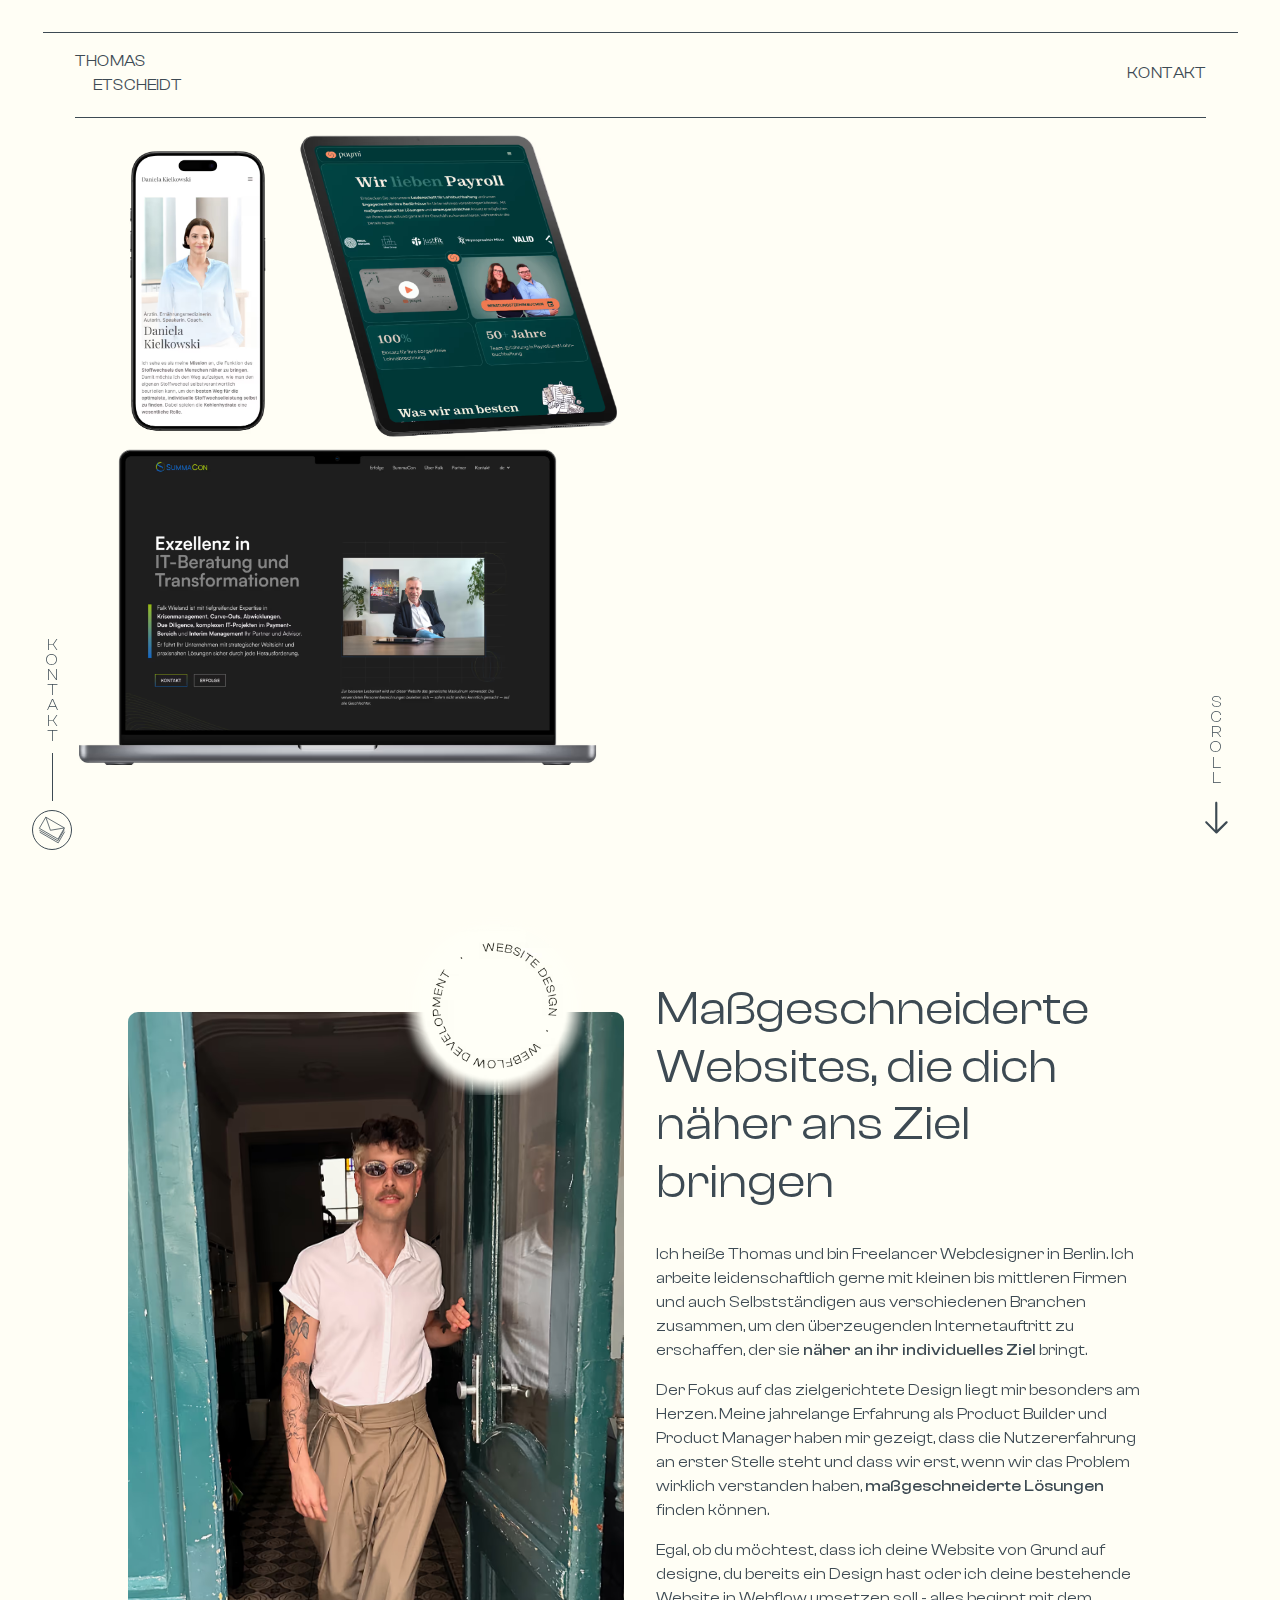
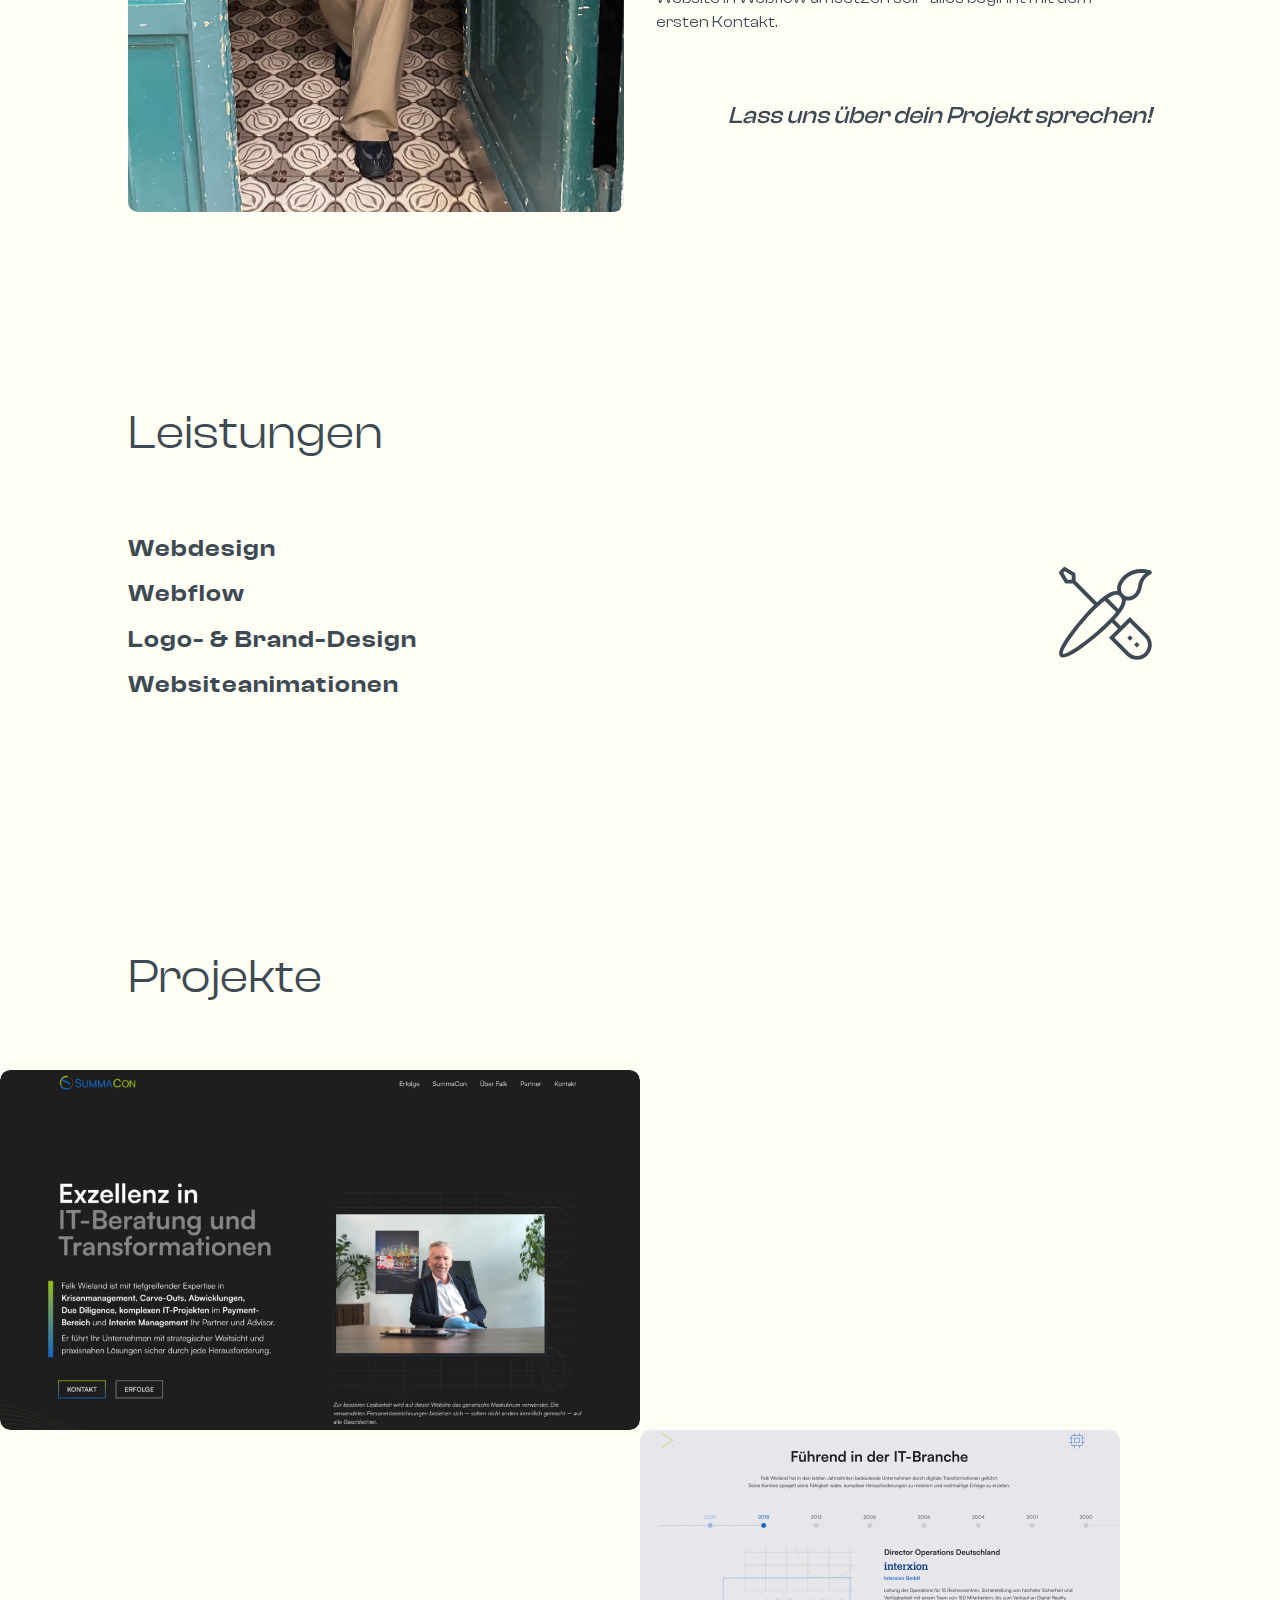
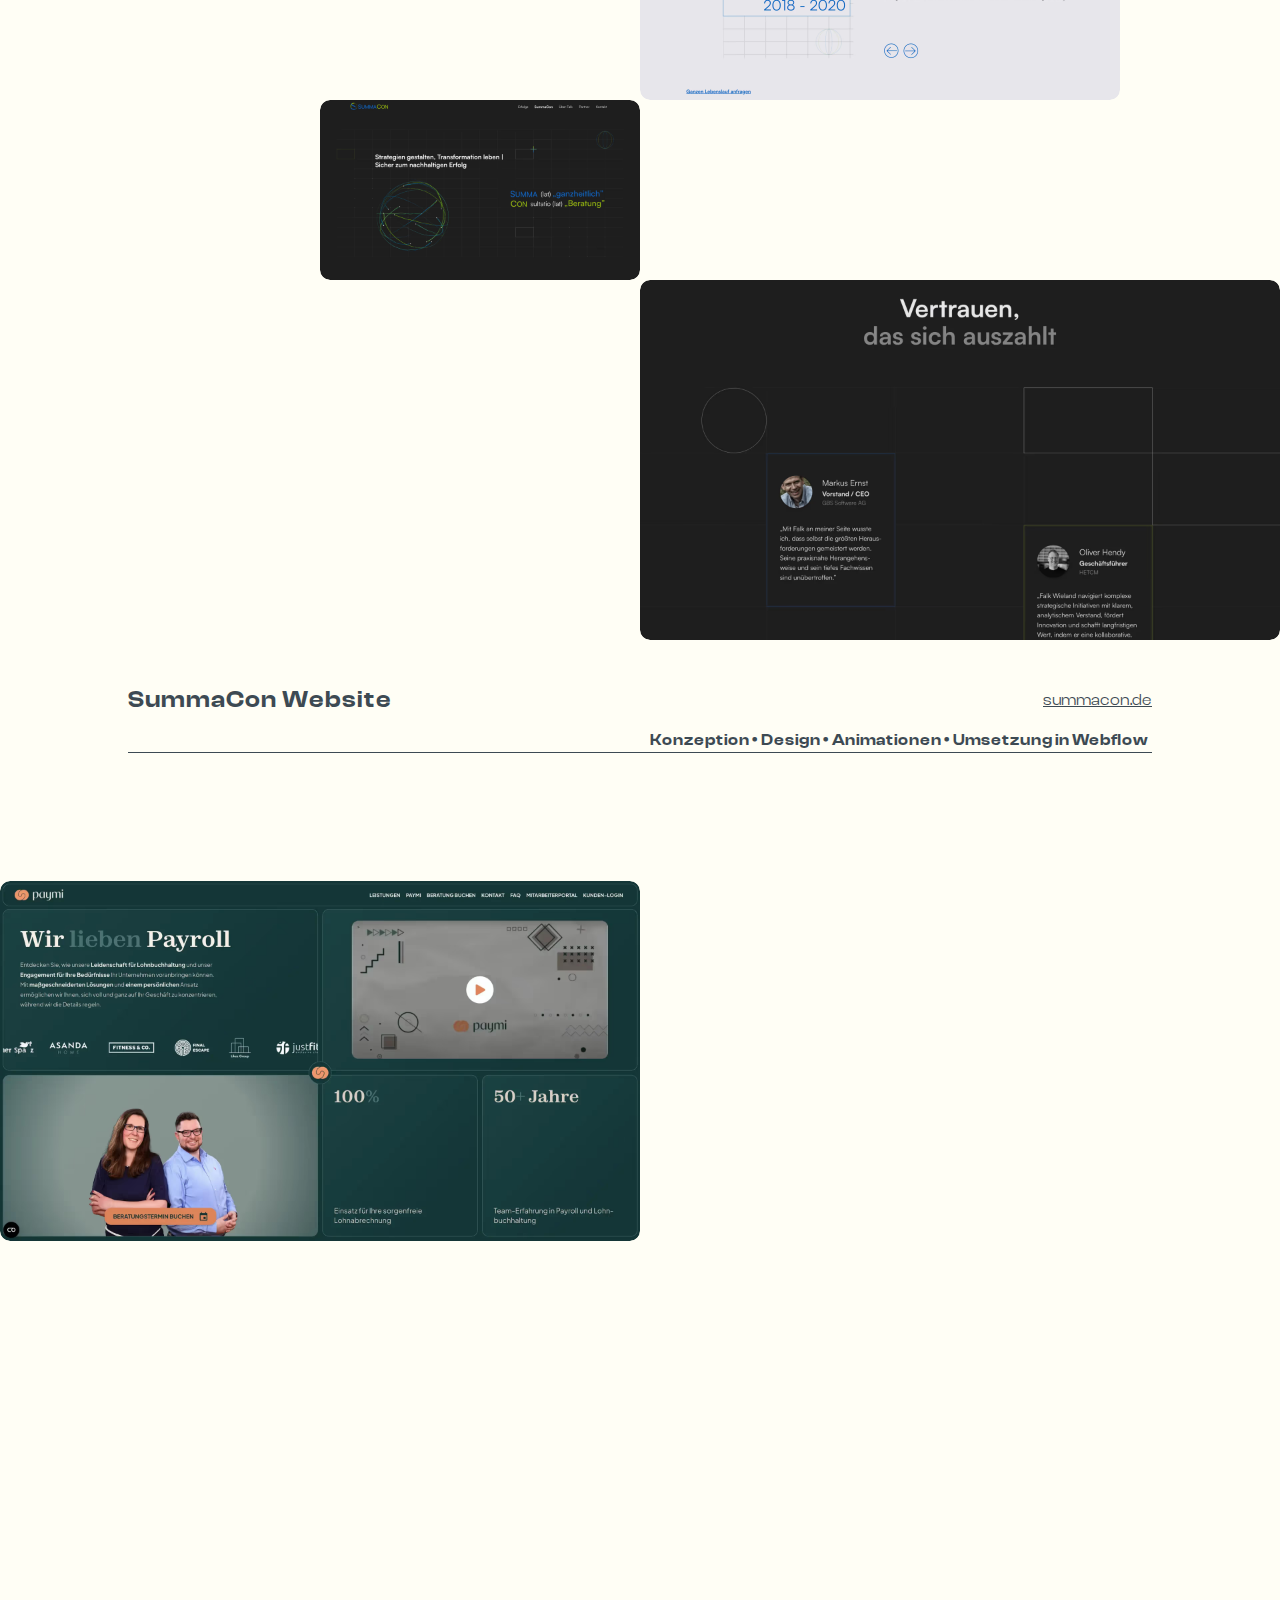
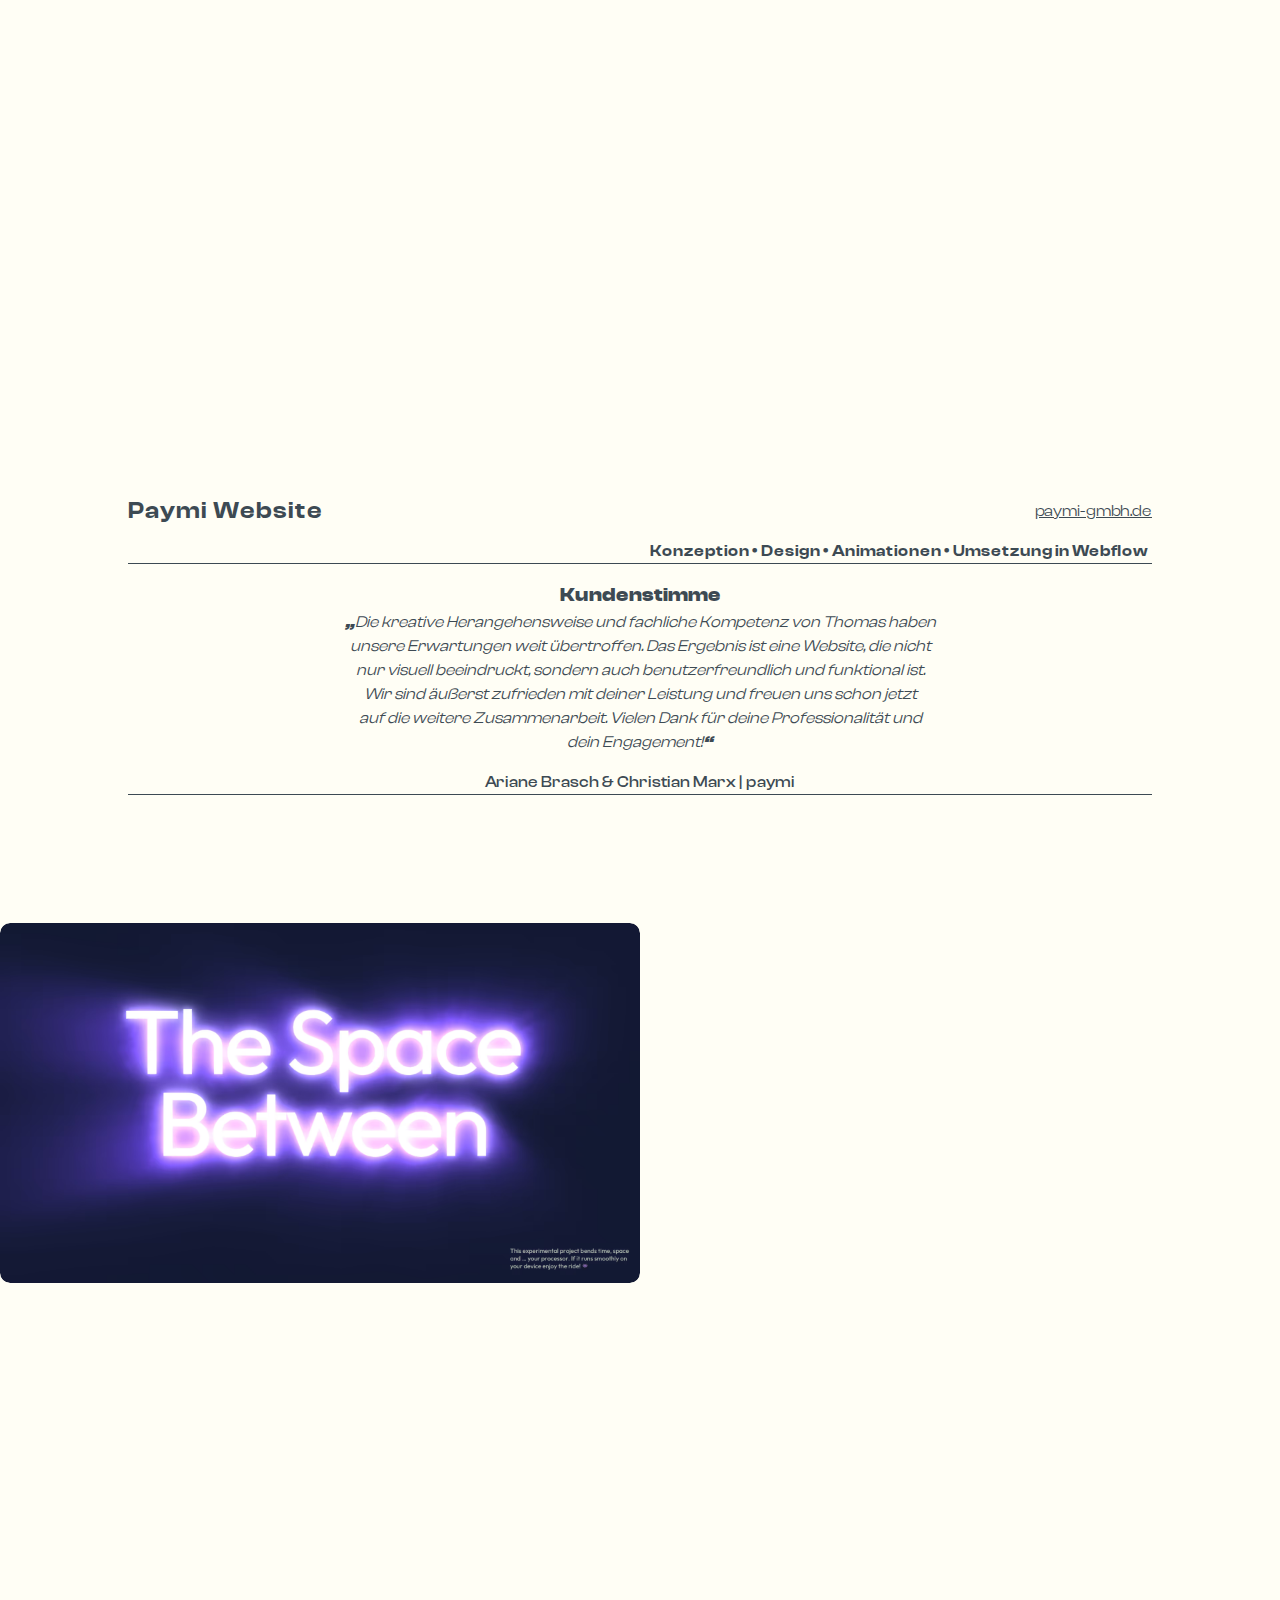
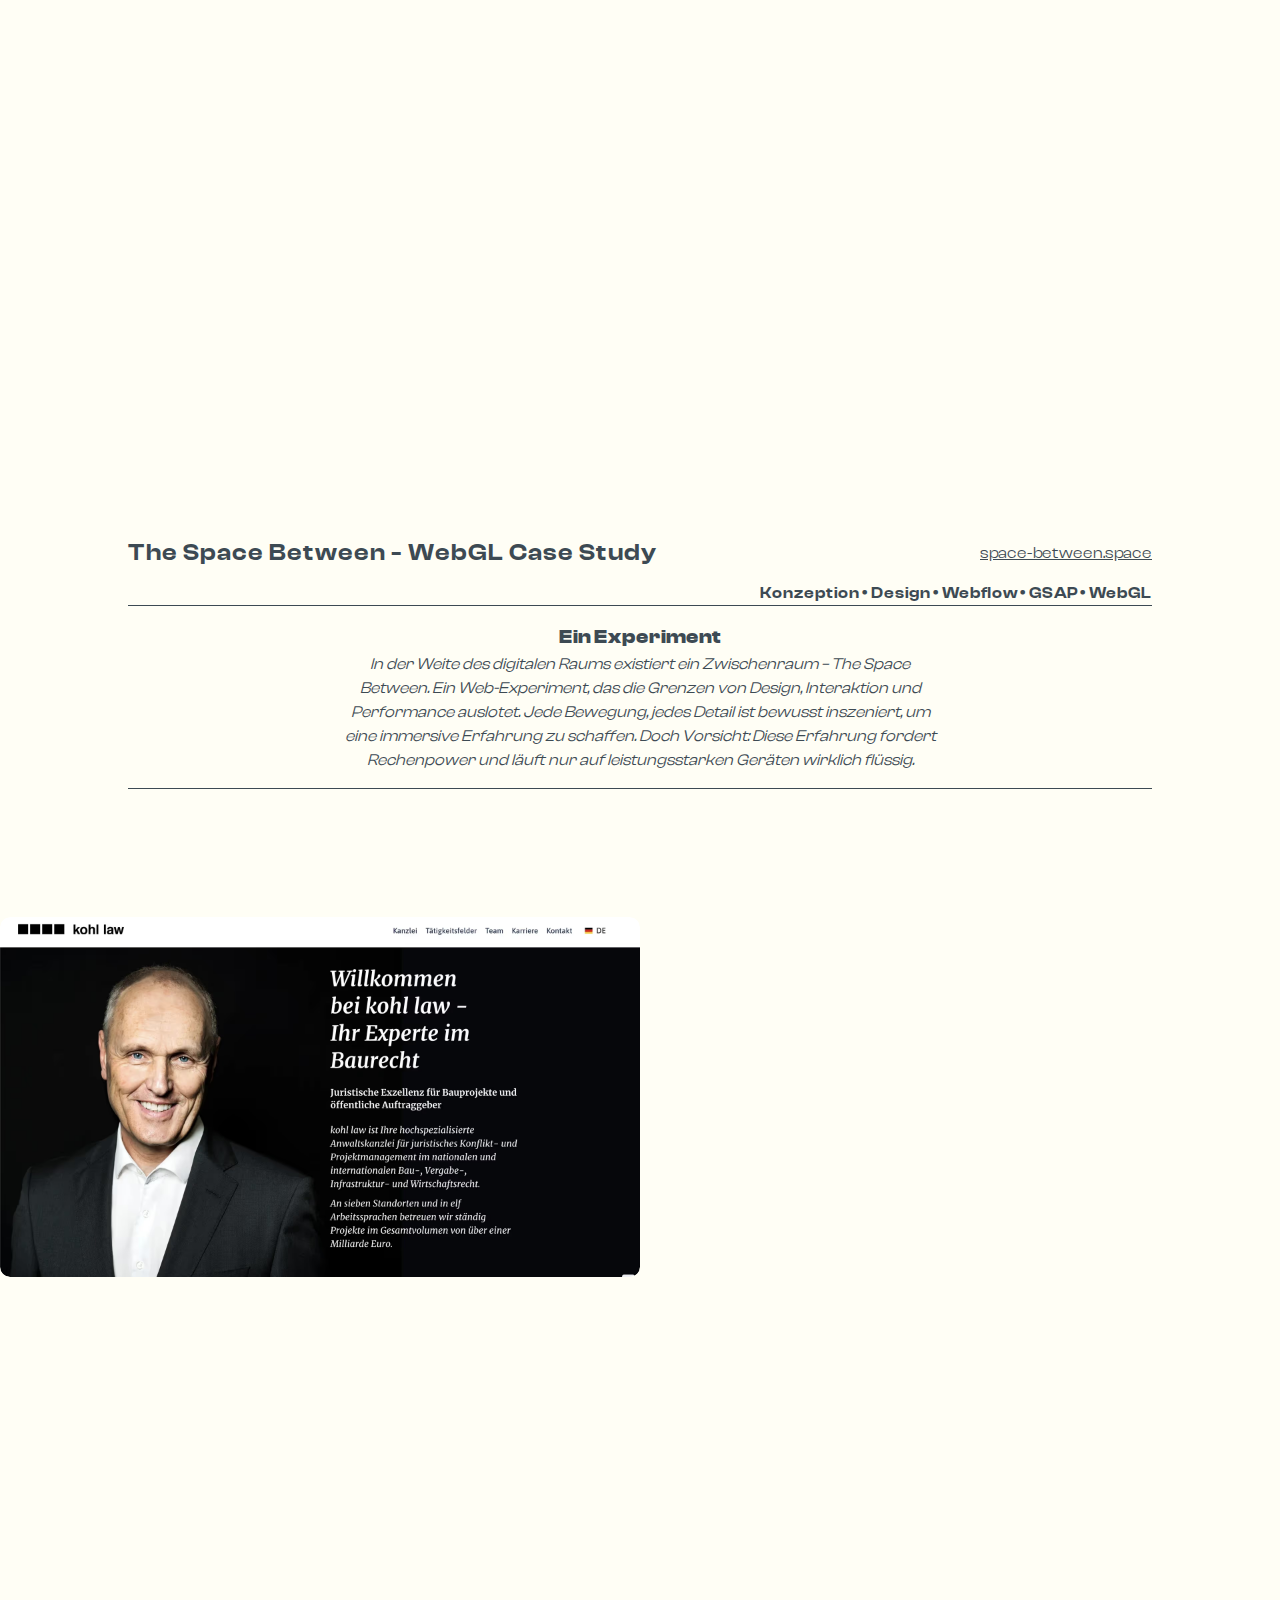
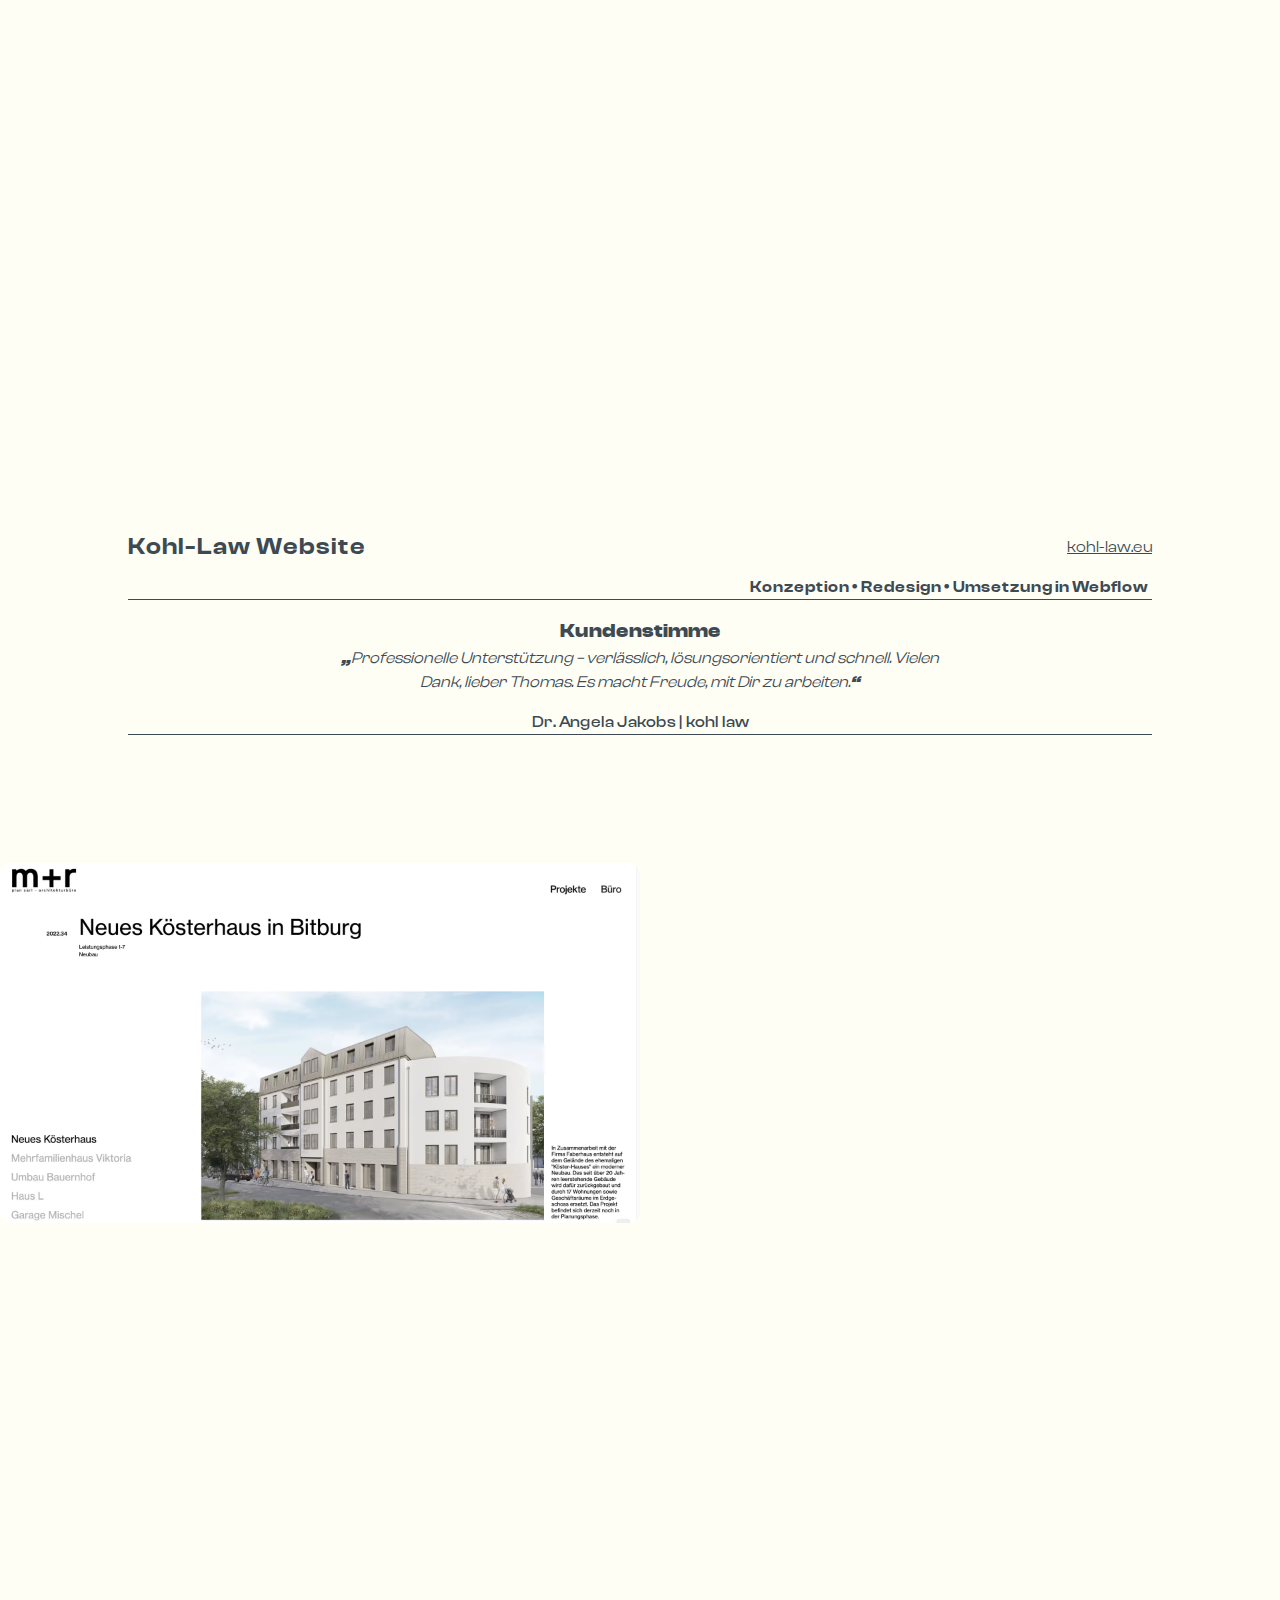
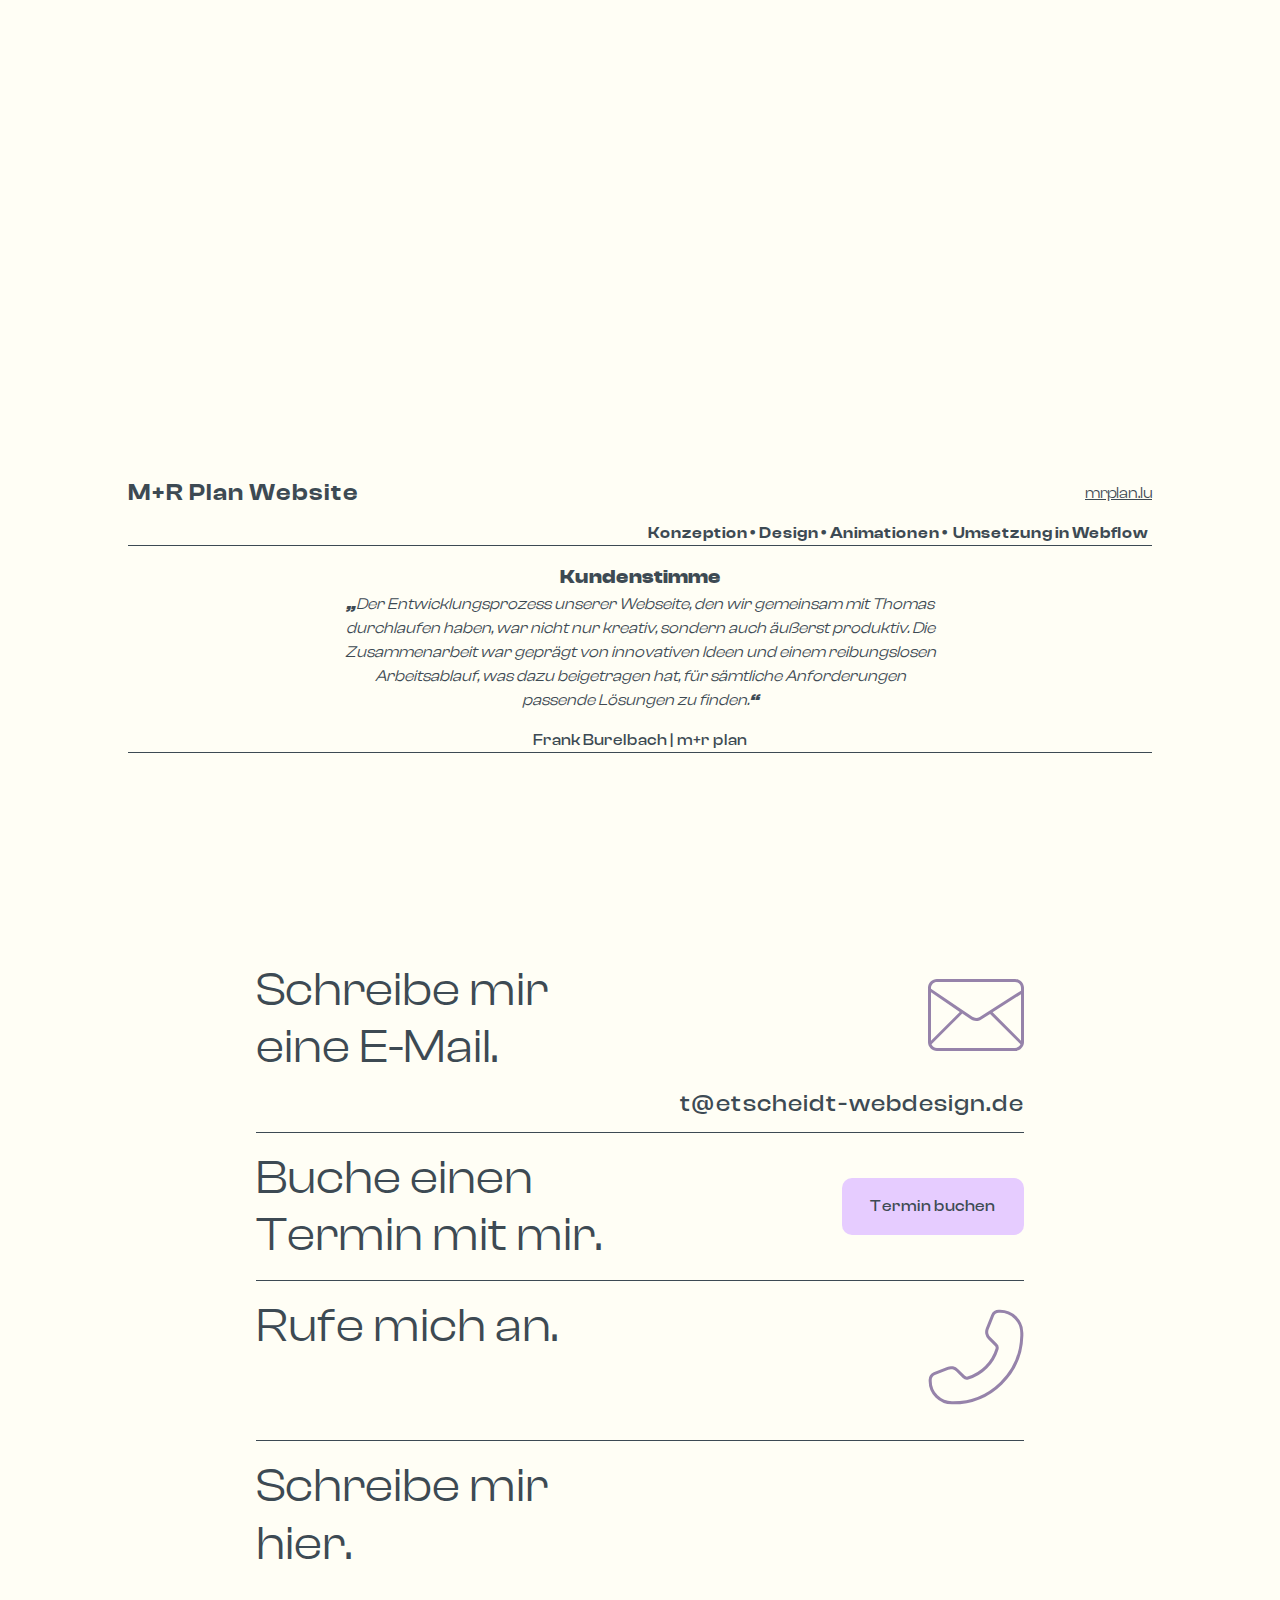
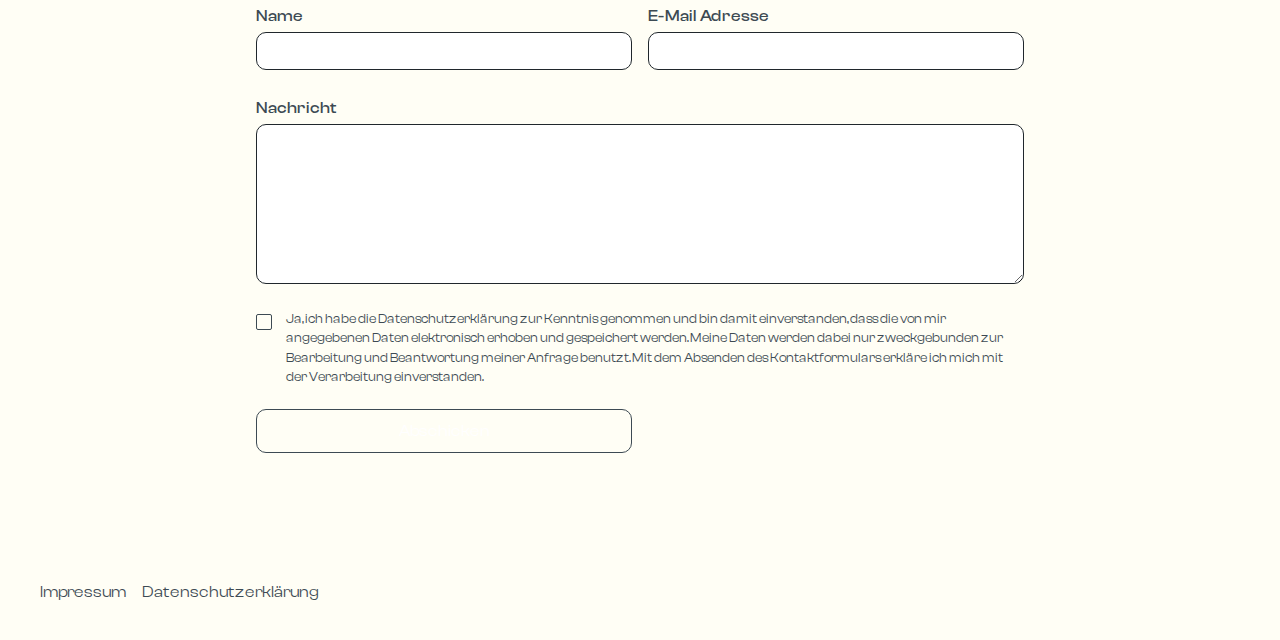
==== commit 2bbbca5f: "Add files via upload" ====
--- a/index.html
+++ b/index.html
@@ -1,4 +1,4 @@
-<!DOCTYPE html><!--  This site was created in Webflow. https://webflow.com  --><!--  Last Published: Fri Mar 21 2025 09:07:03 GMT+0000 (Coordinated Universal Time)  --><html data-wf-page="65c36a815a629f39fb0461d6" data-wf-site="65c36a815a629f39fb0461dd" lang="de"><head><meta charset="utf-8"><title>Webdesign Freelancer aus Berlin - Kreative Webflow Websites</title><meta content="Als Webdesign Freelancer aus Berlin spezialisiere ich mich auf maßgeschneiderte Webflow Websites, die nicht nur beeindrucken, sondern auch konvertieren." name="description"><meta content="Webdesign Freelancer aus Berlin - Kreative Webflow Websites" property="og:title"><meta content="Als Webdesign Freelancer aus Berlin spezialisiere ich mich auf maßgeschneiderte Webflow Websites, die nicht nur beeindrucken, sondern auch konvertieren." property="og:description"><meta content="https://uploads-ssl.webflow.com/65c36a815a629f39fb0461dd/66c5ad66c27b2d1522a19a20_open%20graph.avif" property="og:image"><meta content="Webdesign Freelancer aus Berlin - Kreative Webflow Websites" property="twitter:title"><meta content="Als Webdesign Freelancer aus Berlin spezialisiere ich mich auf maßgeschneiderte Webflow Websites, die nicht nur beeindrucken, sondern auch konvertieren." property="twitter:description"><meta content="https://uploads-ssl.webflow.com/65c36a815a629f39fb0461dd/66c5ad66c27b2d1522a19a20_open%20graph.avif" property="twitter:image"><meta property="og:type" content="website"><meta content="summary_large_image" name="twitter:card"><meta content="width=device-width, initial-scale=1" name="viewport"><meta content="gfzUn3-DeQ0-K6uysTBbr7ksQ34ibnenPxxZI5iKMjU" name="google-site-verification"><meta content="Webflow" name="generator"><link href="css/normalize.css" rel="stylesheet" type="text/css"><link href="css/webflow.css" rel="stylesheet" type="text/css"><link href="css/thomasetscheidt-a8c8bde4e0232be434139e4.webflow.css" rel="stylesheet" type="text/css"><script type="text/javascript">!function(o,c){var n=c.documentElement,t=" w-mod-";n.className+=t+"js",("ontouchstart"in o||o.DocumentTouch&&c instanceof DocumentTouch)&&(n.className+=t+"touch")}(window,document);</script><link href="images/favicon.png" rel="shortcut icon" type="image/x-icon"><link href="images/webclip.png" rel="apple-touch-icon"><link href="https://www.thomasetscheidt.de/" rel="canonical"><script type="application/ld+json">
+<!DOCTYPE html><!--  This site was created in Webflow. https://webflow.com  --><!--  Last Published: Mon Apr 07 2025 14:08:09 GMT+0000 (Coordinated Universal Time)  --><html data-wf-page="65c36a815a629f39fb0461d6" data-wf-site="65c36a815a629f39fb0461dd" lang="de"><head><meta charset="utf-8"><title>Webdesign Freelancer aus Berlin - Kreative Webflow Websites</title><meta content="Als Webdesign Freelancer aus Berlin spezialisiere ich mich auf maßgeschneiderte Webflow Websites, die nicht nur beeindrucken, sondern auch konvertieren." name="description"><meta content="Webdesign Freelancer aus Berlin - Kreative Webflow Websites" property="og:title"><meta content="Als Webdesign Freelancer aus Berlin spezialisiere ich mich auf maßgeschneiderte Webflow Websites, die nicht nur beeindrucken, sondern auch konvertieren." property="og:description"><meta content="https://uploads-ssl.webflow.com/65c36a815a629f39fb0461dd/66c5ad66c27b2d1522a19a20_open%20graph.avif" property="og:image"><meta content="Webdesign Freelancer aus Berlin - Kreative Webflow Websites" property="twitter:title"><meta content="Als Webdesign Freelancer aus Berlin spezialisiere ich mich auf maßgeschneiderte Webflow Websites, die nicht nur beeindrucken, sondern auch konvertieren." property="twitter:description"><meta content="https://uploads-ssl.webflow.com/65c36a815a629f39fb0461dd/66c5ad66c27b2d1522a19a20_open%20graph.avif" property="twitter:image"><meta property="og:type" content="website"><meta content="summary_large_image" name="twitter:card"><meta content="width=device-width, initial-scale=1" name="viewport"><meta content="gfzUn3-DeQ0-K6uysTBbr7ksQ34ibnenPxxZI5iKMjU" name="google-site-verification"><meta content="Webflow" name="generator"><link href="css/normalize.css" rel="stylesheet" type="text/css"><link href="css/webflow.css" rel="stylesheet" type="text/css"><link href="css/thomasetscheidt-a8c8bde4e0232be434139e4.webflow.css" rel="stylesheet" type="text/css"><script type="text/javascript">!function(o,c){var n=c.documentElement,t=" w-mod-";n.className+=t+"js",("ontouchstart"in o||o.DocumentTouch&&c instanceof DocumentTouch)&&(n.className+=t+"touch")}(window,document);</script><link href="images/favicon.png" rel="shortcut icon" type="image/x-icon"><link href="images/webclip.png" rel="apple-touch-icon"><link href="https://www.thomasetscheidt.de/" rel="canonical"><script type="application/ld+json">
     {
       "@context": "https://schema.org",
       "@type": "BreadcrumbList",
@@ -238,7 +238,7 @@
 </script></div><header class="navbar"><div class="padding-global"><div class="navbar-wrapper"><nav class="navbar_content-wrapper"><a href="#main" class="navbar_skip-to-main w-inline-block"><div class="text-color-black">Navigation überspringen</div></a><ul role="list" class="navbar_list w-list-unstyled"><li><a href="index.html" aria-current="page" class="logo-link w-inline-block w--current"><div class="navbar_name">THOMAS<br>       ETSCHEIDT</div></a></li><li><a href="#kontakt" class="w-inline-block"><div class="kontakt">Kontakt</div></a></li></ul></nav><div class="navbar_bottom-line"></div></div></div></header><aside class="sidebar_component"><div class="sidebar_wrapper"><div class="sidebar_text"><div class="text-block">K<br>O<br>N<br>T<br>A<br>K<br>T</div></div><div class="sidebar_line"></div><a aria-label="Schreibe mir eine E-Mail" data-w-id="572b7c08-9cca-5c82-da00-bef7385c8429" href="mailto:t@etscheidt-webdesign.de" class="sidebar_icon w-inline-block"><div class="sidebar_mail-embed w-embed"><svg width="100%" height="100%" viewbox="0 0 36 35" fill="none" xmlns="http://www.w3.org/2000/svg">
 <path d="M10 1L1.71675 15.347L25.6998 29.1936L33.983 14.8466M10 1L33.983 14.8466M10 1L15.9668 17.864L33.983 14.8466" stroke="currentColor"></path>
 <path d="M33.7689 17.0745L25.4857 31.4216L1.71675 17.6986M34.2788 19.653L25.9956 34L2.22665 20.2771" stroke="currentColor"></path>
-</svg></div></a></div></aside><main id="main" class="main-wrapper"><section class="section_hero"><aside class="sidebar_component right"><div class="sidebar_wrapper"><div class="sidebar_text bounce"><div class="text-block">S<br>C<br>R<br>O<br>L<br>L</div></div><div href="#section-profil" class="sidebar_icon down-arrow"><div class="sidebar_mail-embed w-embed"><svg fill="currentColor" version="1.1" id="Layer_1" xmlns="http://www.w3.org/2000/svg" xmlns:xlink="http://www.w3.org/1999/xlink" viewbox="0 0 100 100" enable-background="new 0 0 100 100" xml:space="preserve"><g id="SVGRepo_bgCarrier" stroke-width="0"></g><g id="SVGRepo_tracerCarrier" stroke-linecap="round" stroke-linejoin="round"></g><g id="SVGRepo_iconCarrier"> <g> <path d="M50.5,19.881c-1.104,0-2,0.896-2,2V72.17L33.193,56.609c-0.781-0.781-1.922-0.781-2.703,0 c-0.781,0.78-0.719,2.047,0.062,2.828l18.883,18.857c0.375,0.375,0.899,0.586,1.43,0.586s1.047-0.211,1.422-0.586l18.857-18.857 c0.781-0.781,0.783-2.048,0.002-2.828c-0.781-0.781-2.296-0.781-3.077,0L52.5,71.933V21.881C52.5,20.776,51.604,19.881,50.5,19.881 z"></path> </g> </g></svg></div></div></div></aside><div class="padding-global"><div class="container-large"><div class="hero_hero-wrapper"><header class="hero_h1-wrapper"><h1 class="hero-h1"><span class="hero-h1-upper-half">Webdesign Freelancer aus Berlin - </span> <span class="hero-h1-lower-half">Kreative Websites mit Webflow</span></h1></header></div></div></div></section><section id="section-profil" class="section_profil"><div class="padding-global"><div class="container-medium"><div class="padding-section-medium"><div class="profil_flex"><figure class="profil_left-content-wrapper"><div class="profil_image"><img src="images/IMG_0703-small_1.avif" loading="eager" sizes="(max-width: 1365px) 100vw, 1365px" srcset="images/IMG_0703-small_1IMG_0703-small.avif 500w, images/IMG_0703-small_1.avif 1365w" alt="Thomas Etscheidt in weißem Hemd, weiter beiger Hose und Sonnenbrille, geht durch einen Türrahmen." class="cover"></div><div class="profil_spinning-logo-wrapper rotate"><img src="images/spinning-logo-website-design-v2_1.avif" loading="lazy" alt="Spinning Text &quot;Website Design - Webflow Development&quot;" class="cover"></div></figure><div class="profil_right-content-wrapper"><aside class="profil_sticky-text-wrapper"><h2>Maßgeschnei­derte Websites, die dich näher ans Ziel bringen</h2><div class="spacer-medium"></div><p>Ich heiße Thomas und bin Freelancer Webdesigner in Berlin. Ich arbeite leidenschaftlich gerne mit kleinen bis mittleren Firmen und auch Selbstständigen aus verschiedenen Branchen zusammen, um den überzeugenden Internetauftritt zu erschaffen, der sie <span class="span-bold">näher an ihr individuelles Ziel</span> bringt. </p><p>Der Fokus auf das zielgerichtete Design liegt mir besonders am Herzen. Meine jahrelange Erfahrung als Product Builder und Product Manager haben mir gezeigt, dass die Nutzererfahrung an erster Stelle steht und dass wir erst, wenn wir das Problem wirklich verstanden haben, <span class="span-bold">maßgeschneiderte Lösungen</span> finden können.</p><p>Egal, ob du möchtest, dass ich deine Website von Grund auf designe, du bereits ein Design hast oder ich deine bestehende Website in Webflow umsetzen soll - alles beginnt mit dem ersten Kontakt.</p><div class="spacer-medium"></div><p class="max-width-medium"></p><p class="max-width-medium"></p><p class="text-block-cta">Lass uns über dein Projekt sprechen!</p></aside></div></div></div></div></div></section><section class="section_leistungen"><div class="padding-global"><div class="container-medium"><div class="padding-section-medium"><h2>Leistungen</h2><div class="padding-medium"></div><div class="leistungen_flex"><div class="heading-style-h4 leistungen">Webdesign<br>Webflow<br>Logo- &amp; Brand-Design<br>Websiteanimationen<br></div><div class="svg-icon"><div class="w-embed"><?xml version="1.0" encoding="iso-8859-1"?>
+</svg></div></a></div></aside><main id="main" class="main-wrapper"><section class="section_hero"><aside class="sidebar_component right"><div class="sidebar_wrapper"><div class="sidebar_text bounce"><div class="text-block">S<br>C<br>R<br>O<br>L<br>L</div></div><div href="#section-profil" class="sidebar_icon down-arrow"><div class="sidebar_mail-embed w-embed"><svg fill="currentColor" version="1.1" id="Layer_1" xmlns="http://www.w3.org/2000/svg" xmlns:xlink="http://www.w3.org/1999/xlink" viewbox="0 0 100 100" enable-background="new 0 0 100 100" xml:space="preserve"><g id="SVGRepo_bgCarrier" stroke-width="0"></g><g id="SVGRepo_tracerCarrier" stroke-linecap="round" stroke-linejoin="round"></g><g id="SVGRepo_iconCarrier"> <g> <path d="M50.5,19.881c-1.104,0-2,0.896-2,2V72.17L33.193,56.609c-0.781-0.781-1.922-0.781-2.703,0 c-0.781,0.78-0.719,2.047,0.062,2.828l18.883,18.857c0.375,0.375,0.899,0.586,1.43,0.586s1.047-0.211,1.422-0.586l18.857-18.857 c0.781-0.781,0.783-2.048,0.002-2.828c-0.781-0.781-2.296-0.781-3.077,0L52.5,71.933V21.881C52.5,20.776,51.604,19.881,50.5,19.881 z"></path> </g> </g></svg></div></div></div></aside><div class="padding-global"><div class="container-large"><div class="hero_hero-wrapper"><div class="hero_mockups"><img src="images/Mockups_1.avif" loading="lazy" sizes="(max-width: 1704px) 100vw, 1704px" srcset="images/Mockups_1Mockups.avif 500w, images/Mockups_1Mockups.avif 800w, images/Mockups_1.avif 1704w" alt="Mockup auf Macbook, Tablet und iPhone von drei verschiedenen Seiten, die Thomas Etscheidt designed und entwickelt hat." class="contain"></div><header class="hero_h1-wrapper"><h1 class="hero-h1"><span class="hero-h1-upper-half">Webdesign Freelancer aus Berlin - </span> <span class="hero-h1-lower-half">Websites, die Ergebnisse liefern</span></h1></header></div></div></div></section><section id="section-profil" class="section_profil"><div class="padding-global"><div class="container-medium"><div class="padding-section-medium"><div class="profil_flex"><figure class="profil_left-content-wrapper"><div class="profil_image"><img src="images/IMG_0703-small_1.avif" loading="eager" sizes="(max-width: 1365px) 100vw, 1365px" srcset="images/IMG_0703-small_1IMG_0703-small.avif 500w, images/IMG_0703-small_1.avif 1365w" alt="Thomas Etscheidt in weißem Hemd, weiter beiger Hose und Sonnenbrille, geht durch einen Türrahmen." class="cover"></div><div class="profil_spinning-logo-wrapper rotate"><img src="images/spinning-logo-website-design-v2_1.avif" loading="lazy" alt="Spinning Text &quot;Website Design - Webflow Development&quot;" class="cover"></div></figure><div class="profil_right-content-wrapper"><aside class="profil_sticky-text-wrapper"><h2>Maßgeschnei­derte Websites, die dich näher ans Ziel bringen</h2><div class="spacer-medium"></div><p>Ich heiße Thomas und bin Freelancer Webdesigner in Berlin. Ich arbeite leidenschaftlich gerne mit kleinen bis mittleren Firmen und auch Selbstständigen aus verschiedenen Branchen zusammen, um den überzeugenden Internetauftritt zu erschaffen, der sie <span class="span-bold">näher an ihr individuelles Ziel</span> bringt. </p><p>Der Fokus auf das zielgerichtete Design liegt mir besonders am Herzen. Meine jahrelange Erfahrung als Product Builder und Product Manager haben mir gezeigt, dass die Nutzererfahrung an erster Stelle steht und dass wir erst, wenn wir das Problem wirklich verstanden haben, <span class="span-bold">maßgeschneiderte Lösungen</span> finden können.</p><p>Egal, ob du möchtest, dass ich deine Website von Grund auf designe, du bereits ein Design hast oder ich deine bestehende Website in Webflow umsetzen soll - alles beginnt mit dem ersten Kontakt.</p><div class="spacer-medium"></div><p class="max-width-medium"></p><p class="max-width-medium"></p><p class="text-block-cta">Lass uns über dein Projekt sprechen!</p></aside></div></div></div></div></div></section><section class="section_leistungen"><div class="padding-global"><div class="container-medium"><div class="padding-section-medium"><h2>Leistungen</h2><div class="padding-medium"></div><div class="leistungen_flex"><div class="heading-style-h4 leistungen">Webdesign<br>Webflow<br>Logo- &amp; Brand-Design<br>Websiteanimationen<br></div><div class="svg-icon"><div class="w-embed"><?xml version="1.0" encoding="iso-8859-1"?>
 <!--  Uploaded to: SVG Repo, www.svgrepo.com, Generator: SVG Repo Mixer Tools  -->
 <svg fill="currentColor" version="1.1" id="Layer_1" xmlns="http://www.w3.org/2000/svg" xmlns:xlink="http://www.w3.org/1999/xlink" viewbox="0 0 491.523 491.523" xml:space="preserve">
 <g>
@@ -287,37 +287,34 @@
 	l5.8423996-3.7230015l20.2961006,20.2961025C61.0673485,52.9978981,59.6508713,54,58.0034485,54z"></path>
 </svg></div></a><a id="w-node-_4f28ea2b-447f-b4d2-4649-fcc1a7c6939f-fb0461d6" href="mailto:t@etscheidt-webdesign.de" class="heading-style-h4 e-mail">t@etscheidt-webdesign.de</a><div id="w-node-_3bbb3552-cfa2-3807-165a-bf9d3485b12e-fb0461d6" class="portfolio_grid-leistungen kontakt"></div><h2 id="w-node-_6e65b7ea-6ba4-2cd4-201d-e25350684366-fb0461d6" class="heading-termin">Buche einen Termin mit mir.</h2><a id="w-node-f27ce166-b69e-7852-c367-e1b924e5e59d-fb0461d6" href="https://calendly.com/thomasetscheidt/30min" target="_blank" class="calendly-button w-inline-block"><div class="calendly-button-text">Termin buchen</div></a><div id="w-node-_308086a7-add1-8f3b-7f8d-a32e7152a5e6-fb0461d6" class="portfolio_grid-leistungen kontakt"></div><h2 id="w-node-ed5673f4-a9df-5738-4f47-3435bbc904e3-fb0461d6" class="heading-e-mail">Rufe mich an.</h2><a aria-label="Rufe mich an" id="w-node-e1ab40a9-b240-378b-e229-b9b412615b6f-fb0461d6" href="tel:+493096610682" class="svg-icon_div phone w-inline-block"><div aria-label="Rufe mich an" class="svg-color-change w-embed"><svg width="100%" height="100%" viewbox="0 0 22 22" fill="none" xmlns="http://www.w3.org/2000/svg">
 <path d="M21.5 5.5C21.5 2.7385 19.2615 0.5 16.5 0.5H16.2155C15.9157 0.50005 15.6229 0.589912 15.3747 0.757995C15.1265 0.926078 14.9343 1.16467 14.823 1.443L13.59 4.525C13.4446 4.88839 13.409 5.28646 13.4877 5.66988C13.5663 6.05329 13.7558 6.4052 14.0325 6.682L15.571 8.2205C15.8175 8.467 15.921 8.8255 15.82 9.1595C15.3405 10.7303 14.4824 12.1592 13.3211 13.3206C12.1597 14.4819 10.7308 15.34 9.16 15.8195C8.826 15.921 8.4675 15.817 8.221 15.5705L6.6825 14.032C6.4057 13.7553 6.05379 13.5658 5.67038 13.4872C5.28696 13.4085 4.88889 13.4441 4.5255 13.5895L1.443 14.8225C1.16467 14.9338 0.926078 15.126 0.757995 15.3742C0.589912 15.6224 0.50005 15.9152 0.5 16.215V16.5C0.5 19.2615 2.7385 21.5 5.5 21.5H5.75C14.305 21.5 21.267 14.679 21.4945 6.179C21.4945 6.1765 21.4955 6.174 21.497 6.1725C21.4979 6.17168 21.4987 6.17068 21.4992 6.16956C21.4997 6.16844 21.5 6.16723 21.5 6.166V5.5Z" stroke="currentColor" stroke-width="0.7" stroke-linejoin="round"></path>
-</svg></div></a><div id="w-node-b48edb00-c467-a632-863f-a75e0105fbcf-fb0461d6" class="portfolio_grid-leistungen kontakt"></div><h2 id="w-node-d44f590f-33db-e827-eb8f-d8777c49d665-fb0461d6" class="heading-e-mail">Schreibe mir hier.</h2></address><div class="spacer-medium"></div><main class="kontakt-formular-wrapper"><div data-netlify="true" class="w-form"><form id="wf-form-Kontaktformular" name="wf-form-Kontaktformular" data-name="Kontaktformular" method="post" class="form-grid" data-wf-page-id="65c36a815a629f39fb0461d6" data-wf-element-id="671c11cf-eada-506a-c7b3-27847571f7d1"><div class="kontakt-grid_zelle"><label for="name">Name</label><input class="text-feld w-input" autocomplete="name" maxlength="256" name="name" data-name="Name" placeholder="" type="text" id="name" required=""></div><div class="kontakt-grid_zelle"><label for="email">E-Mail Adresse</label><input class="text-feld w-input" autocomplete="email" maxlength="256" name="email" data-name="Email" placeholder="" type="email" id="email" required=""></div><div id="w-node-_9bf6b061-75c8-3809-7882-b64b2c0689bb-fb0461d6" class="kontakt-grid_zelle"><label for="field">Nachricht</label><textarea id="field" name="field" maxlength="5000" data-name="Field" placeholder="" required="" class="text-feld text-area w-input"></textarea></div><label id="w-node-_0bf4711f-8266-5416-1ea6-363c168cceaa-fb0461d6" class="w-checkbox"><div class="w-checkbox-input w-checkbox-input--inputType-custom kontakt-formular-checkbox"></div><input type="checkbox" name="Datenschutzzustimmung" id="Datenschutzzustimmung" data-name="Datenschutzzustimmung" required="" style="opacity:0;position:absolute;z-index:-1"><span class="kontakt-formular-checkbox-text w-form-label" for="Datenschutzzustimmung">Ja, ich habe die <a href="datenschutzerklarung.html">Datenschutzerklärung</a> zur Kenntnis genommen und bin damit einverstanden, dass die von mir angegebenen Daten elektronisch erhoben und gespeichert werden. Meine Daten werden dabei nur zweckgebunden zur Bearbeitung und Beantwortung meiner Anfrage benutzt. Mit dem Absenden des Kontaktformulars erkläre ich mich mit der Verarbeitung einverstanden.</span></label><input type="submit" data-wait="Bitte warten..." class="btn-submit w-button" value="Abschicken"></form><div class="success-message w-form-done"><div><strong>Danke! </strong><br>Ich werde mich zeitnah bei dir melden.</div></div><div class="error-message w-form-fail"><div>Oops! Das hat leider nicht funktioniert. <br>‍<strong>Schreibe mir bitte eine E-Mail.</strong></div></div></div></main></div></div></div></section><footer class="footer"><div class="padding-global"><nav class="w-layout-hflex"><ul role="list" class="footer_flex w-list-unstyled"><li><a href="impressum.html" class="footer-link">Impressum</a></li><li><a href="datenschutzerklarung.html" class="footer-link">Datenschutzerklärung</a></li></ul></nav></div></footer></main></div><script src="https://d3e54v103j8qbb.cloudfront.net/js/jquery-3.5.1.min.dc5e7f18c8.js?site=65c36a815a629f39fb0461dd" type="text/javascript" integrity="sha256-9/aliU8dGd2tb6OSsuzixeV4y/faTqgFtohetphbbj0=" crossorigin="anonymous"></script><script src="js/webflow.js" type="text/javascript"></script><script src="https://assets.thomasetscheidt.de/Portfolio/gsap3.12.5.js"></script>
+</svg></div></a><div id="w-node-b48edb00-c467-a632-863f-a75e0105fbcf-fb0461d6" class="portfolio_grid-leistungen kontakt"></div><h2 id="w-node-d44f590f-33db-e827-eb8f-d8777c49d665-fb0461d6" class="heading-e-mail">Schreibe mir hier.</h2></address><div class="spacer-medium"></div><main class="kontakt-formular-wrapper"><div class="w-form"><form id="wf-form-Kontaktformular" name="wf-form-Kontaktformular" data-name="Kontaktformular" method="post" data-netlify="true" class="form-grid" data-wf-page-id="65c36a815a629f39fb0461d6" data-wf-element-id="671c11cf-eada-506a-c7b3-27847571f7d1"><div class="kontakt-grid_zelle"><label for="name">Name</label><input class="text-feld w-input" autocomplete="name" maxlength="256" name="name" data-name="Name" placeholder="" type="text" id="name" required=""></div><div class="kontakt-grid_zelle"><label for="email">E-Mail Adresse</label><input class="text-feld w-input" autocomplete="email" maxlength="256" name="email" data-name="Email" placeholder="" type="email" id="email" required=""></div><div id="w-node-_9bf6b061-75c8-3809-7882-b64b2c0689bb-fb0461d6" class="kontakt-grid_zelle"><label for="field">Nachricht</label><textarea id="field" name="field" maxlength="5000" data-name="Field" placeholder="" required="" class="text-feld text-area w-input"></textarea></div><label id="w-node-_0bf4711f-8266-5416-1ea6-363c168cceaa-fb0461d6" class="w-checkbox"><div class="w-checkbox-input w-checkbox-input--inputType-custom kontakt-formular-checkbox"></div><input type="checkbox" name="Datenschutzzustimmung" id="Datenschutzzustimmung" data-name="Datenschutzzustimmung" required="" style="opacity:0;position:absolute;z-index:-1"><span class="kontakt-formular-checkbox-text w-form-label" for="Datenschutzzustimmung">Ja, ich habe die <a href="datenschutzerklarung.html">Datenschutzerklärung</a> zur Kenntnis genommen und bin damit einverstanden, dass die von mir angegebenen Daten elektronisch erhoben und gespeichert werden. Meine Daten werden dabei nur zweckgebunden zur Bearbeitung und Beantwortung meiner Anfrage benutzt. Mit dem Absenden des Kontaktformulars erkläre ich mich mit der Verarbeitung einverstanden.</span></label><input type="submit" data-wait="Bitte warten..." class="btn-submit w-button" value="Abschicken"></form><div class="success-message w-form-done"><div><strong>Danke! </strong><br>Ich werde mich zeitnah bei dir melden.</div></div><div class="error-message w-form-fail"><div>Oops! Das hat leider nicht funktioniert. <br>‍<strong>Schreibe mir bitte eine E-Mail.</strong></div></div></div></main></div></div></div></section><footer class="footer"><div class="padding-global"><nav class="w-layout-hflex"><ul role="list" class="footer_flex w-list-unstyled"><li><a href="impressum.html" class="footer-link">Impressum</a></li><li><a href="datenschutzerklarung.html" class="footer-link">Datenschutzerklärung</a></li></ul></nav></div></footer></main></div><script src="https://d3e54v103j8qbb.cloudfront.net/js/jquery-3.5.1.min.dc5e7f18c8.js?site=65c36a815a629f39fb0461dd" type="text/javascript" integrity="sha256-9/aliU8dGd2tb6OSsuzixeV4y/faTqgFtohetphbbj0=" crossorigin="anonymous"></script><script src="js/webflow.js" type="text/javascript"></script><script src="https://assets.thomasetscheidt.de/Portfolio/gsap3.12.5.js"></script>
 <script src="https://assets.thomasetscheidt.de/Portfolio/scrollTrigger3.12.5.js"></script><script src="https://bucket.thomasetscheidt.de/animationBounce.js"></script>
 <script src="https://bucket.thomasetscheidt.de/gridScrollAnimation.js"></script>
 <script src="https://bucket.thomasetscheidt.de/colorChangeOnScroll.js"></script>
 <script src="https://bucket.thomasetscheidt.de/navbarDisappear.js"></script>
   <script>
-      document.addEventListener("DOMContentLoaded", function () {
-        const form = document.querySelector("form[data-netlify='true']")
-        const successMessage = document.querySelector(".success-message")
-        const errorMessage = document.querySelector(".error-message")
-        if (form) {
-          form.addEventListener("submit", async function (event) {
-            event.preventDefault() // Verhindert das Neuladen der Seite
-            const formData = new FormData(form)
-            try {
-              const response = await fetch("/", {
+document.addEventListener("DOMContentLoaded", function () {
+    const form = document.querySelector("form")
+    form.addEventListener("submit", async function (event) {
+        event.preventDefault()
+        const formData = new FormData(form)
+        try {
+            const response = await fetch("/", {
                 method: "POST",
-                body: formData,
-              })
-              if (response.ok) {
+                body: new URLSearchParams(formData).toString(),
+                headers: { "Content-Type": "application/x-www-form-urlencoded" }
+            })
+            if (response.ok) {
+                document.querySelector(".success-message").style.display = "block"
+                document.querySelector(".error-message").style.display = "none"
                 form.reset()
-                successMessage.style.display = "block"
-                errorMessage.style.display = "none"
-              } else {
-                throw new Error("Formular konnte nicht gesendet werden.")
-              }
-            } catch (error) {
-              successMessage.style.display = "none"
-              errorMessage.style.display = "block"
+            } else {
+                throw new Error("Form submission failed")
             }
-          })
+        } catch (error) {
+            document.querySelector(".success-message").style.display = "none"
+            document.querySelector(".error-message").style.display = "block"
         }
-      })
+    })
+})
     </script></body></html>--- a/css/thomasetscheidt-a8c8bde4e0232be434139e4.webflow.css
+++ b/css/thomasetscheidt-a8c8bde4e0232be434139e4.webflow.css
@@ -1204,9 +1204,12 @@
 }
 
 .hero_hero-wrapper {
-  flex-direction: column;
+  grid-column-gap: 2rem;
+  grid-row-gap: 2rem;
+  flex-flow: row;
   justify-content: center;
-  align-items: flex-end;
+  align-items: center;
+  width: 100%;
   height: 100dvh;
   display: flex;
 }
@@ -1217,7 +1220,6 @@
   flex-direction: column;
   margin-top: auto;
   margin-bottom: auto;
-  margin-right: 5rem;
 }
 
 .cover {
@@ -1589,12 +1591,16 @@
   color: var(--dark-slate-grey);
   background-color: #d1ebd1;
   border-radius: 10px;
+  margin-top: 2rem;
+  padding: 1.25rem;
 }
 
 .error-message {
   color: var(--dark-slate-grey);
   background-color: #ffcfcf;
   border-radius: 10px;
+  margin-top: 2rem;
+  padding: 1.25rem;
 }
 
 .calendly-button {
@@ -1627,7 +1633,7 @@
 .hero-h1 {
   text-align: right;
   max-width: 10ch;
-  font-size: 6rem;
+  font-size: 5rem;
   font-style: italic;
   font-weight: 400;
   line-height: .9;
@@ -1635,10 +1641,12 @@
 
 .hero-h1-upper-half {
   margin-bottom: -4.125rem;
+  font-style: normal;
   display: block;
 }
 
 .hero-h1-lower-half {
+  font-style: normal;
   display: block;
 }
 
@@ -1666,7 +1674,38 @@
   display: flex;
 }
 
+.spline-particles-scene {
+  z-index: 1001;
+  pointer-events: none;
+  object-fit: contain;
+  width: 60vw;
+  min-width: 800px;
+  height: 60vw;
+  min-height: 800px;
+  position: absolute;
+  top: 50%;
+  left: 0%;
+  overflow: visible;
+  transform: translate(0, -50%);
+}
+
+.hero_mockups {
+  aspect-ratio: 568 / 663;
+  height: 100%;
+  max-height: 39.4rem;
+}
+
+.contain {
+  object-fit: contain;
+  width: 100%;
+  height: 100%;
+}
+
 @media screen and (max-width: 991px) {
+  h2 {
+    font-size: 2rem;
+  }
+
   .padding-xlarge {
     padding: 3rem;
   }
@@ -1842,6 +1881,20 @@
     padding-bottom: 4rem;
   }
 
+  .section_hero {
+    margin-top: 10rem;
+    margin-bottom: 4rem;
+  }
+
+  .hero_hero-wrapper {
+    flex-flow: column;
+    height: auto;
+  }
+
+  .hero_h1-wrapper {
+    margin-right: 0;
+  }
+
   .sidebar_component.right, .sidebar_wrapper {
     display: none;
   }
@@ -1878,6 +1931,22 @@
 
   .text-block-cta {
     text-align: left;
+  }
+
+  .hero-h1 {
+    max-width: 14ch;
+    font-size: 4rem;
+    line-height: 1;
+  }
+
+  .spline-particles-scene {
+    display: none;
+    left: 50%;
+    transform: translate(-50%, -50%);
+  }
+
+  .hero_mockups {
+    order: 1;
   }
 }
 
@@ -2105,8 +2174,8 @@
   }
 
   .section_hero {
-    margin-top: 5.5rem;
-    margin-bottom: 4.7rem;
+    margin-top: 2.6rem;
+    margin-bottom: 2.6rem;
   }
 
   .hero_hero-wrapper {
@@ -2185,11 +2254,11 @@
   }
 
   .hero-h1 {
-    font-size: 3.5rem;
+    font-size: 3rem;
   }
 
   .hero-h1-upper-half {
-    margin-bottom: -2rem;
+    margin-bottom: -2.7rem;
   }
 }
 
@@ -2280,8 +2349,8 @@
   }
 
   .section_hero {
-    margin-top: 4rem;
-    margin-bottom: 2rem;
+    margin-top: 2rem;
+    margin-bottom: 0;
   }
 
   .hero_hero-wrapper {
@@ -2306,10 +2375,6 @@
     width: 100%;
   }
 
-  .profil_image {
-    height: 25rem;
-  }
-
   .profil_sticky-text-wrapper {
     position: static;
   }
@@ -2372,7 +2437,7 @@
   }
 
   .hero-h1-upper-half {
-    margin-bottom: -1rem;
+    margin-bottom: -2rem;
   }
 }
 
